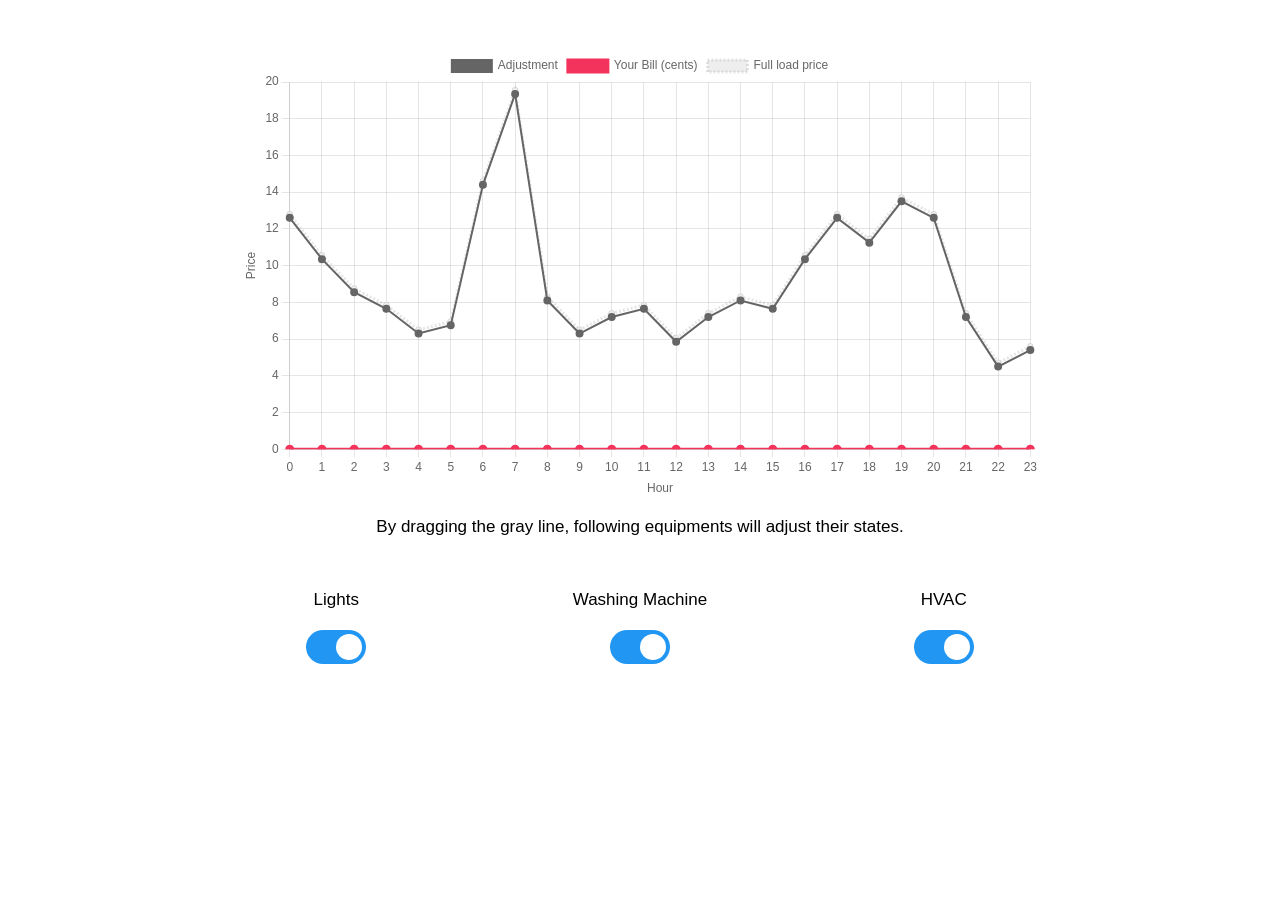
==== demo/hems.html @ 25c97dfd "Create hems.html" ====
<!DOCTYPE html>
<html xmlns="http://www.w3.org/1999/xhtml" xml:lang="en" lang="en">
<meta http-equiv="content-type" content="text/html;charset=utf-8" />
<head>

  <!-- HEAD element: load the stylesheet and the chart.js library -->
  <head>
    <title>Home Energy Management System - by: Morteza Khaki</title>
	<meta http-equiv="Content-Type" content="text/html; charset=UTF-8"/>
    <meta name="language" content="EN"/>
    <script>
	/*!
	 * Chart.js v4.4.2
	 * https://www.chartjs.org
	 * (c) 2024 Chart.js Contributors
	 * Released under the MIT License
	 */
	!function(t,e){"object"==typeof exports&&"undefined"!=typeof module?module.exports=e():"function"==typeof define&&define.amd?define(e):(t="undefined"!=typeof globalThis?globalThis:t||self).Chart=e()}(this,(function(){"use strict";var t=Object.freeze({__proto__:null,get Colors(){return Go},get Decimation(){return Qo},get Filler(){return ma},get Legend(){return ya},get SubTitle(){return ka},get Title(){return Ma},get Tooltip(){return Ba}});function e(){}const i=(()=>{let t=0;return()=>t++})();function s(t){return null==t}function n(t){if(Array.isArray&&Array.isArray(t))return!0;const e=Object.prototype.toString.call(t);return"[object"===e.slice(0,7)&&"Array]"===e.slice(-6)}function o(t){return null!==t&&"[object Object]"===Object.prototype.toString.call(t)}function a(t){return("number"==typeof t||t instanceof Number)&&isFinite(+t)}function r(t,e){return a(t)?t:e}function l(t,e){return void 0===t?e:t}const h=(t,e)=>"string"==typeof t&&t.endsWith("%")?parseFloat(t)/100:+t/e,c=(t,e)=>"string"==typeof t&&t.endsWith("%")?parseFloat(t)/100*e:+t;function d(t,e,i){if(t&&"function"==typeof t.call)return t.apply(i,e)}function u(t,e,i,s){let a,r,l;if(n(t))if(r=t.length,s)for(a=r-1;a>=0;a--)e.call(i,t[a],a);else for(a=0;a<r;a++)e.call(i,t[a],a);else if(o(t))for(l=Object.keys(t),r=l.length,a=0;a<r;a++)e.call(i,t[l[a]],l[a])}function f(t,e){let i,s,n,o;if(!t||!e||t.length!==e.length)return!1;for(i=0,s=t.length;i<s;++i)if(n=t[i],o=e[i],n.datasetIndex!==o.datasetIndex||n.index!==o.index)return!1;return!0}function g(t){if(n(t))return t.map(g);if(o(t)){const e=Object.create(null),i=Object.keys(t),s=i.length;let n=0;for(;n<s;++n)e[i[n]]=g(t[i[n]]);return e}return t}function p(t){return-1===["__proto__","prototype","constructor"].indexOf(t)}function m(t,e,i,s){if(!p(t))return;const n=e[t],a=i[t];o(n)&&o(a)?b(n,a,s):e[t]=g(a)}function b(t,e,i){const s=n(e)?e:[e],a=s.length;if(!o(t))return t;const r=(i=i||{}).merger||m;let l;for(let e=0;e<a;++e){if(l=s[e],!o(l))continue;const n=Object.keys(l);for(let e=0,s=n.length;e<s;++e)r(n[e],t,l,i)}return t}function x(t,e){return b(t,e,{merger:_})}function _(t,e,i){if(!p(t))return;const s=e[t],n=i[t];o(s)&&o(n)?x(s,n):Object.prototype.hasOwnProperty.call(e,t)||(e[t]=g(n))}const y={"":t=>t,x:t=>t.x,y:t=>t.y};function v(t){const e=t.split("."),i=[];let s="";for(const t of e)s+=t,s.endsWith("\\")?s=s.slice(0,-1)+".":(i.push(s),s="");return i}function M(t,e){const i=y[e]||(y[e]=function(t){const e=v(t);return t=>{for(const i of e){if(""===i)break;t=t&&t[i]}return t}}(e));return i(t)}function w(t){return t.charAt(0).toUpperCase()+t.slice(1)}const k=t=>void 0!==t,S=t=>"function"==typeof t,P=(t,e)=>{if(t.size!==e.size)return!1;for(const i of t)if(!e.has(i))return!1;return!0};function D(t){return"mouseup"===t.type||"click"===t.type||"contextmenu"===t.type}const C=Math.PI,O=2*C,A=O+C,T=Number.POSITIVE_INFINITY,L=C/180,E=C/2,R=C/4,I=2*C/3,z=Math.log10,F=Math.sign;function V(t,e,i){return Math.abs(t-e)<i}function B(t){const e=Math.round(t);t=V(t,e,t/1e3)?e:t;const i=Math.pow(10,Math.floor(z(t))),s=t/i;return(s<=1?1:s<=2?2:s<=5?5:10)*i}function W(t){const e=[],i=Math.sqrt(t);let s;for(s=1;s<i;s++)t%s==0&&(e.push(s),e.push(t/s));return i===(0|i)&&e.push(i),e.sort(((t,e)=>t-e)).pop(),e}function N(t){return!isNaN(parseFloat(t))&&isFinite(t)}function H(t,e){const i=Math.round(t);return i-e<=t&&i+e>=t}function j(t,e,i){let s,n,o;for(s=0,n=t.length;s<n;s++)o=t[s][i],isNaN(o)||(e.min=Math.min(e.min,o),e.max=Math.max(e.max,o))}function $(t){return t*(C/180)}function Y(t){return t*(180/C)}function U(t){if(!a(t))return;let e=1,i=0;for(;Math.round(t*e)/e!==t;)e*=10,i++;return i}function X(t,e){const i=e.x-t.x,s=e.y-t.y,n=Math.sqrt(i*i+s*s);let o=Math.atan2(s,i);return o<-.5*C&&(o+=O),{angle:o,distance:n}}function q(t,e){return Math.sqrt(Math.pow(e.x-t.x,2)+Math.pow(e.y-t.y,2))}function K(t,e){return(t-e+A)%O-C}function G(t){return(t%O+O)%O}function Z(t,e,i,s){const n=G(t),o=G(e),a=G(i),r=G(o-n),l=G(a-n),h=G(n-o),c=G(n-a);return n===o||n===a||s&&o===a||r>l&&h<c}function J(t,e,i){return Math.max(e,Math.min(i,t))}function Q(t){return J(t,-32768,32767)}function tt(t,e,i,s=1e-6){return t>=Math.min(e,i)-s&&t<=Math.max(e,i)+s}function et(t,e,i){i=i||(i=>t[i]<e);let s,n=t.length-1,o=0;for(;n-o>1;)s=o+n>>1,i(s)?o=s:n=s;return{lo:o,hi:n}}const it=(t,e,i,s)=>et(t,i,s?s=>{const n=t[s][e];return n<i||n===i&&t[s+1][e]===i}:s=>t[s][e]<i),st=(t,e,i)=>et(t,i,(s=>t[s][e]>=i));function nt(t,e,i){let s=0,n=t.length;for(;s<n&&t[s]<e;)s++;for(;n>s&&t[n-1]>i;)n--;return s>0||n<t.length?t.slice(s,n):t}const ot=["push","pop","shift","splice","unshift"];function at(t,e){t._chartjs?t._chartjs.listeners.push(e):(Object.defineProperty(t,"_chartjs",{configurable:!0,enumerable:!1,value:{listeners:[e]}}),ot.forEach((e=>{const i="_onData"+w(e),s=t[e];Object.defineProperty(t,e,{configurable:!0,enumerable:!1,value(...e){const n=s.apply(this,e);return t._chartjs.listeners.forEach((t=>{"function"==typeof t[i]&&t[i](...e)})),n}})})))}function rt(t,e){const i=t._chartjs;if(!i)return;const s=i.listeners,n=s.indexOf(e);-1!==n&&s.splice(n,1),s.length>0||(ot.forEach((e=>{delete t[e]})),delete t._chartjs)}function lt(t){const e=new Set(t);return e.size===t.length?t:Array.from(e)}const ht="undefined"==typeof window?function(t){return t()}:window.requestAnimationFrame;function ct(t,e){let i=[],s=!1;return function(...n){i=n,s||(s=!0,ht.call(window,(()=>{s=!1,t.apply(e,i)})))}}function dt(t,e){let i;return function(...s){return e?(clearTimeout(i),i=setTimeout(t,e,s)):t.apply(this,s),e}}const ut=t=>"start"===t?"left":"end"===t?"right":"center",ft=(t,e,i)=>"start"===t?e:"end"===t?i:(e+i)/2,gt=(t,e,i,s)=>t===(s?"left":"right")?i:"center"===t?(e+i)/2:e;function pt(t,e,i){const s=e.length;let n=0,o=s;if(t._sorted){const{iScale:a,_parsed:r}=t,l=a.axis,{min:h,max:c,minDefined:d,maxDefined:u}=a.getUserBounds();d&&(n=J(Math.min(it(r,l,h).lo,i?s:it(e,l,a.getPixelForValue(h)).lo),0,s-1)),o=u?J(Math.max(it(r,a.axis,c,!0).hi+1,i?0:it(e,l,a.getPixelForValue(c),!0).hi+1),n,s)-n:s-n}return{start:n,count:o}}function mt(t){const{xScale:e,yScale:i,_scaleRanges:s}=t,n={xmin:e.min,xmax:e.max,ymin:i.min,ymax:i.max};if(!s)return t._scaleRanges=n,!0;const o=s.xmin!==e.min||s.xmax!==e.max||s.ymin!==i.min||s.ymax!==i.max;return Object.assign(s,n),o}class bt{constructor(){this._request=null,this._charts=new Map,this._running=!1,this._lastDate=void 0}_notify(t,e,i,s){const n=e.listeners[s],o=e.duration;n.forEach((s=>s({chart:t,initial:e.initial,numSteps:o,currentStep:Math.min(i-e.start,o)})))}_refresh(){this._request||(this._running=!0,this._request=ht.call(window,(()=>{this._update(),this._request=null,this._running&&this._refresh()})))}_update(t=Date.now()){let e=0;this._charts.forEach(((i,s)=>{if(!i.running||!i.items.length)return;const n=i.items;let o,a=n.length-1,r=!1;for(;a>=0;--a)o=n[a],o._active?(o._total>i.duration&&(i.duration=o._total),o.tick(t),r=!0):(n[a]=n[n.length-1],n.pop());r&&(s.draw(),this._notify(s,i,t,"progress")),n.length||(i.running=!1,this._notify(s,i,t,"complete"),i.initial=!1),e+=n.length})),this._lastDate=t,0===e&&(this._running=!1)}_getAnims(t){const e=this._charts;let i=e.get(t);return i||(i={running:!1,initial:!0,items:[],listeners:{complete:[],progress:[]}},e.set(t,i)),i}listen(t,e,i){this._getAnims(t).listeners[e].push(i)}add(t,e){e&&e.length&&this._getAnims(t).items.push(...e)}has(t){return this._getAnims(t).items.length>0}start(t){const e=this._charts.get(t);e&&(e.running=!0,e.start=Date.now(),e.duration=e.items.reduce(((t,e)=>Math.max(t,e._duration)),0),this._refresh())}running(t){if(!this._running)return!1;const e=this._charts.get(t);return!!(e&&e.running&&e.items.length)}stop(t){const e=this._charts.get(t);if(!e||!e.items.length)return;const i=e.items;let s=i.length-1;for(;s>=0;--s)i[s].cancel();e.items=[],this._notify(t,e,Date.now(),"complete")}remove(t){return this._charts.delete(t)}}var xt=new bt;
	/*!
	 * @kurkle/color v0.3.2
	 * https://github.com/kurkle/color#readme
	 * (c) 2023 Jukka Kurkela
	 * Released under the MIT License
	 */function _t(t){return t+.5|0}const yt=(t,e,i)=>Math.max(Math.min(t,i),e);function vt(t){return yt(_t(2.55*t),0,255)}function Mt(t){return yt(_t(255*t),0,255)}function wt(t){return yt(_t(t/2.55)/100,0,1)}function kt(t){return yt(_t(100*t),0,100)}const St={0:0,1:1,2:2,3:3,4:4,5:5,6:6,7:7,8:8,9:9,A:10,B:11,C:12,D:13,E:14,F:15,a:10,b:11,c:12,d:13,e:14,f:15},Pt=[..."0123456789ABCDEF"],Dt=t=>Pt[15&t],Ct=t=>Pt[(240&t)>>4]+Pt[15&t],Ot=t=>(240&t)>>4==(15&t);function At(t){var e=(t=>Ot(t.r)&&Ot(t.g)&&Ot(t.b)&&Ot(t.a))(t)?Dt:Ct;return t?"#"+e(t.r)+e(t.g)+e(t.b)+((t,e)=>t<255?e(t):"")(t.a,e):void 0}const Tt=/^(hsla?|hwb|hsv)\(\s*([-+.e\d]+)(?:deg)?[\s,]+([-+.e\d]+)%[\s,]+([-+.e\d]+)%(?:[\s,]+([-+.e\d]+)(%)?)?\s*\)$/;function Lt(t,e,i){const s=e*Math.min(i,1-i),n=(e,n=(e+t/30)%12)=>i-s*Math.max(Math.min(n-3,9-n,1),-1);return[n(0),n(8),n(4)]}function Et(t,e,i){const s=(s,n=(s+t/60)%6)=>i-i*e*Math.max(Math.min(n,4-n,1),0);return[s(5),s(3),s(1)]}function Rt(t,e,i){const s=Lt(t,1,.5);let n;for(e+i>1&&(n=1/(e+i),e*=n,i*=n),n=0;n<3;n++)s[n]*=1-e-i,s[n]+=e;return s}function It(t){const e=t.r/255,i=t.g/255,s=t.b/255,n=Math.max(e,i,s),o=Math.min(e,i,s),a=(n+o)/2;let r,l,h;return n!==o&&(h=n-o,l=a>.5?h/(2-n-o):h/(n+o),r=function(t,e,i,s,n){return t===n?(e-i)/s+(e<i?6:0):e===n?(i-t)/s+2:(t-e)/s+4}(e,i,s,h,n),r=60*r+.5),[0|r,l||0,a]}function zt(t,e,i,s){return(Array.isArray(e)?t(e[0],e[1],e[2]):t(e,i,s)).map(Mt)}function Ft(t,e,i){return zt(Lt,t,e,i)}function Vt(t){return(t%360+360)%360}function Bt(t){const e=Tt.exec(t);let i,s=255;if(!e)return;e[5]!==i&&(s=e[6]?vt(+e[5]):Mt(+e[5]));const n=Vt(+e[2]),o=+e[3]/100,a=+e[4]/100;return i="hwb"===e[1]?function(t,e,i){return zt(Rt,t,e,i)}(n,o,a):"hsv"===e[1]?function(t,e,i){return zt(Et,t,e,i)}(n,o,a):Ft(n,o,a),{r:i[0],g:i[1],b:i[2],a:s}}const Wt={x:"dark",Z:"light",Y:"re",X:"blu",W:"gr",V:"medium",U:"slate",A:"ee",T:"ol",S:"or",B:"ra",C:"lateg",D:"ights",R:"in",Q:"turquois",E:"hi",P:"ro",O:"al",N:"le",M:"de",L:"yello",F:"en",K:"ch",G:"arks",H:"ea",I:"ightg",J:"wh"},Nt={OiceXe:"f0f8ff",antiquewEte:"faebd7",aqua:"ffff",aquamarRe:"7fffd4",azuY:"f0ffff",beige:"f5f5dc",bisque:"ffe4c4",black:"0",blanKedOmond:"ffebcd",Xe:"ff",XeviTet:"8a2be2",bPwn:"a52a2a",burlywood:"deb887",caMtXe:"5f9ea0",KartYuse:"7fff00",KocTate:"d2691e",cSO:"ff7f50",cSnflowerXe:"6495ed",cSnsilk:"fff8dc",crimson:"dc143c",cyan:"ffff",xXe:"8b",xcyan:"8b8b",xgTMnPd:"b8860b",xWay:"a9a9a9",xgYF:"6400",xgYy:"a9a9a9",xkhaki:"bdb76b",xmagFta:"8b008b",xTivegYF:"556b2f",xSange:"ff8c00",xScEd:"9932cc",xYd:"8b0000",xsOmon:"e9967a",xsHgYF:"8fbc8f",xUXe:"483d8b",xUWay:"2f4f4f",xUgYy:"2f4f4f",xQe:"ced1",xviTet:"9400d3",dAppRk:"ff1493",dApskyXe:"bfff",dimWay:"696969",dimgYy:"696969",dodgerXe:"1e90ff",fiYbrick:"b22222",flSOwEte:"fffaf0",foYstWAn:"228b22",fuKsia:"ff00ff",gaRsbSo:"dcdcdc",ghostwEte:"f8f8ff",gTd:"ffd700",gTMnPd:"daa520",Way:"808080",gYF:"8000",gYFLw:"adff2f",gYy:"808080",honeyMw:"f0fff0",hotpRk:"ff69b4",RdianYd:"cd5c5c",Rdigo:"4b0082",ivSy:"fffff0",khaki:"f0e68c",lavFMr:"e6e6fa",lavFMrXsh:"fff0f5",lawngYF:"7cfc00",NmoncEffon:"fffacd",ZXe:"add8e6",ZcSO:"f08080",Zcyan:"e0ffff",ZgTMnPdLw:"fafad2",ZWay:"d3d3d3",ZgYF:"90ee90",ZgYy:"d3d3d3",ZpRk:"ffb6c1",ZsOmon:"ffa07a",ZsHgYF:"20b2aa",ZskyXe:"87cefa",ZUWay:"778899",ZUgYy:"778899",ZstAlXe:"b0c4de",ZLw:"ffffe0",lime:"ff00",limegYF:"32cd32",lRF:"faf0e6",magFta:"ff00ff",maPon:"800000",VaquamarRe:"66cdaa",VXe:"cd",VScEd:"ba55d3",VpurpN:"9370db",VsHgYF:"3cb371",VUXe:"7b68ee",VsprRggYF:"fa9a",VQe:"48d1cc",VviTetYd:"c71585",midnightXe:"191970",mRtcYam:"f5fffa",mistyPse:"ffe4e1",moccasR:"ffe4b5",navajowEte:"ffdead",navy:"80",Tdlace:"fdf5e6",Tive:"808000",TivedBb:"6b8e23",Sange:"ffa500",SangeYd:"ff4500",ScEd:"da70d6",pOegTMnPd:"eee8aa",pOegYF:"98fb98",pOeQe:"afeeee",pOeviTetYd:"db7093",papayawEp:"ffefd5",pHKpuff:"ffdab9",peru:"cd853f",pRk:"ffc0cb",plum:"dda0dd",powMrXe:"b0e0e6",purpN:"800080",YbeccapurpN:"663399",Yd:"ff0000",Psybrown:"bc8f8f",PyOXe:"4169e1",saddNbPwn:"8b4513",sOmon:"fa8072",sandybPwn:"f4a460",sHgYF:"2e8b57",sHshell:"fff5ee",siFna:"a0522d",silver:"c0c0c0",skyXe:"87ceeb",UXe:"6a5acd",UWay:"708090",UgYy:"708090",snow:"fffafa",sprRggYF:"ff7f",stAlXe:"4682b4",tan:"d2b48c",teO:"8080",tEstN:"d8bfd8",tomato:"ff6347",Qe:"40e0d0",viTet:"ee82ee",JHt:"f5deb3",wEte:"ffffff",wEtesmoke:"f5f5f5",Lw:"ffff00",LwgYF:"9acd32"};let Ht;function jt(t){Ht||(Ht=function(){const t={},e=Object.keys(Nt),i=Object.keys(Wt);let s,n,o,a,r;for(s=0;s<e.length;s++){for(a=r=e[s],n=0;n<i.length;n++)o=i[n],r=r.replace(o,Wt[o]);o=parseInt(Nt[a],16),t[r]=[o>>16&255,o>>8&255,255&o]}return t}(),Ht.transparent=[0,0,0,0]);const e=Ht[t.toLowerCase()];return e&&{r:e[0],g:e[1],b:e[2],a:4===e.length?e[3]:255}}const $t=/^rgba?\(\s*([-+.\d]+)(%)?[\s,]+([-+.e\d]+)(%)?[\s,]+([-+.e\d]+)(%)?(?:[\s,/]+([-+.e\d]+)(%)?)?\s*\)$/;const Yt=t=>t<=.0031308?12.92*t:1.055*Math.pow(t,1/2.4)-.055,Ut=t=>t<=.04045?t/12.92:Math.pow((t+.055)/1.055,2.4);function Xt(t,e,i){if(t){let s=It(t);s[e]=Math.max(0,Math.min(s[e]+s[e]*i,0===e?360:1)),s=Ft(s),t.r=s[0],t.g=s[1],t.b=s[2]}}function qt(t,e){return t?Object.assign(e||{},t):t}function Kt(t){var e={r:0,g:0,b:0,a:255};return Array.isArray(t)?t.length>=3&&(e={r:t[0],g:t[1],b:t[2],a:255},t.length>3&&(e.a=Mt(t[3]))):(e=qt(t,{r:0,g:0,b:0,a:1})).a=Mt(e.a),e}function Gt(t){return"r"===t.charAt(0)?function(t){const e=$t.exec(t);let i,s,n,o=255;if(e){if(e[7]!==i){const t=+e[7];o=e[8]?vt(t):yt(255*t,0,255)}return i=+e[1],s=+e[3],n=+e[5],i=255&(e[2]?vt(i):yt(i,0,255)),s=255&(e[4]?vt(s):yt(s,0,255)),n=255&(e[6]?vt(n):yt(n,0,255)),{r:i,g:s,b:n,a:o}}}(t):Bt(t)}class Zt{constructor(t){if(t instanceof Zt)return t;const e=typeof t;let i;var s,n,o;"object"===e?i=Kt(t):"string"===e&&(o=(s=t).length,"#"===s[0]&&(4===o||5===o?n={r:255&17*St[s[1]],g:255&17*St[s[2]],b:255&17*St[s[3]],a:5===o?17*St[s[4]]:255}:7!==o&&9!==o||(n={r:St[s[1]]<<4|St[s[2]],g:St[s[3]]<<4|St[s[4]],b:St[s[5]]<<4|St[s[6]],a:9===o?St[s[7]]<<4|St[s[8]]:255})),i=n||jt(t)||Gt(t)),this._rgb=i,this._valid=!!i}get valid(){return this._valid}get rgb(){var t=qt(this._rgb);return t&&(t.a=wt(t.a)),t}set rgb(t){this._rgb=Kt(t)}rgbString(){return this._valid?(t=this._rgb)&&(t.a<255?`rgba(${t.r}, ${t.g}, ${t.b}, ${wt(t.a)})`:`rgb(${t.r}, ${t.g}, ${t.b})`):void 0;var t}hexString(){return this._valid?At(this._rgb):void 0}hslString(){return this._valid?function(t){if(!t)return;const e=It(t),i=e[0],s=kt(e[1]),n=kt(e[2]);return t.a<255?`hsla(${i}, ${s}%, ${n}%, ${wt(t.a)})`:`hsl(${i}, ${s}%, ${n}%)`}(this._rgb):void 0}mix(t,e){if(t){const i=this.rgb,s=t.rgb;let n;const o=e===n?.5:e,a=2*o-1,r=i.a-s.a,l=((a*r==-1?a:(a+r)/(1+a*r))+1)/2;n=1-l,i.r=255&l*i.r+n*s.r+.5,i.g=255&l*i.g+n*s.g+.5,i.b=255&l*i.b+n*s.b+.5,i.a=o*i.a+(1-o)*s.a,this.rgb=i}return this}interpolate(t,e){return t&&(this._rgb=function(t,e,i){const s=Ut(wt(t.r)),n=Ut(wt(t.g)),o=Ut(wt(t.b));return{r:Mt(Yt(s+i*(Ut(wt(e.r))-s))),g:Mt(Yt(n+i*(Ut(wt(e.g))-n))),b:Mt(Yt(o+i*(Ut(wt(e.b))-o))),a:t.a+i*(e.a-t.a)}}(this._rgb,t._rgb,e)),this}clone(){return new Zt(this.rgb)}alpha(t){return this._rgb.a=Mt(t),this}clearer(t){return this._rgb.a*=1-t,this}greyscale(){const t=this._rgb,e=_t(.3*t.r+.59*t.g+.11*t.b);return t.r=t.g=t.b=e,this}opaquer(t){return this._rgb.a*=1+t,this}negate(){const t=this._rgb;return t.r=255-t.r,t.g=255-t.g,t.b=255-t.b,this}lighten(t){return Xt(this._rgb,2,t),this}darken(t){return Xt(this._rgb,2,-t),this}saturate(t){return Xt(this._rgb,1,t),this}desaturate(t){return Xt(this._rgb,1,-t),this}rotate(t){return function(t,e){var i=It(t);i[0]=Vt(i[0]+e),i=Ft(i),t.r=i[0],t.g=i[1],t.b=i[2]}(this._rgb,t),this}}function Jt(t){if(t&&"object"==typeof t){const e=t.toString();return"[object CanvasPattern]"===e||"[object CanvasGradient]"===e}return!1}function Qt(t){return Jt(t)?t:new Zt(t)}function te(t){return Jt(t)?t:new Zt(t).saturate(.5).darken(.1).hexString()}const ee=["x","y","borderWidth","radius","tension"],ie=["color","borderColor","backgroundColor"];const se=new Map;function ne(t,e,i){return function(t,e){e=e||{};const i=t+JSON.stringify(e);let s=se.get(i);return s||(s=new Intl.NumberFormat(t,e),se.set(i,s)),s}(e,i).format(t)}const oe={values:t=>n(t)?t:""+t,numeric(t,e,i){if(0===t)return"0";const s=this.chart.options.locale;let n,o=t;if(i.length>1){const e=Math.max(Math.abs(i[0].value),Math.abs(i[i.length-1].value));(e<1e-4||e>1e15)&&(n="scientific"),o=function(t,e){let i=e.length>3?e[2].value-e[1].value:e[1].value-e[0].value;Math.abs(i)>=1&&t!==Math.floor(t)&&(i=t-Math.floor(t));return i}(t,i)}const a=z(Math.abs(o)),r=isNaN(a)?1:Math.max(Math.min(-1*Math.floor(a),20),0),l={notation:n,minimumFractionDigits:r,maximumFractionDigits:r};return Object.assign(l,this.options.ticks.format),ne(t,s,l)},logarithmic(t,e,i){if(0===t)return"0";const s=i[e].significand||t/Math.pow(10,Math.floor(z(t)));return[1,2,3,5,10,15].includes(s)||e>.8*i.length?oe.numeric.call(this,t,e,i):""}};var ae={formatters:oe};const re=Object.create(null),le=Object.create(null);function he(t,e){if(!e)return t;const i=e.split(".");for(let e=0,s=i.length;e<s;++e){const s=i[e];t=t[s]||(t[s]=Object.create(null))}return t}function ce(t,e,i){return"string"==typeof e?b(he(t,e),i):b(he(t,""),e)}class de{constructor(t,e){this.animation=void 0,this.backgroundColor="rgba(0,0,0,0.1)",this.borderColor="rgba(0,0,0,0.1)",this.color="#666",this.datasets={},this.devicePixelRatio=t=>t.chart.platform.getDevicePixelRatio(),this.elements={},this.events=["mousemove","mouseout","click","touchstart","touchmove"],this.font={family:"'Helvetica Neue', 'Helvetica', 'Arial', sans-serif",size:12,style:"normal",lineHeight:1.2,weight:null},this.hover={},this.hoverBackgroundColor=(t,e)=>te(e.backgroundColor),this.hoverBorderColor=(t,e)=>te(e.borderColor),this.hoverColor=(t,e)=>te(e.color),this.indexAxis="x",this.interaction={mode:"nearest",intersect:!0,includeInvisible:!1},this.maintainAspectRatio=!0,this.onHover=null,this.onClick=null,this.parsing=!0,this.plugins={},this.responsive=!0,this.scale=void 0,this.scales={},this.showLine=!0,this.drawActiveElementsOnTop=!0,this.describe(t),this.apply(e)}set(t,e){return ce(this,t,e)}get(t){return he(this,t)}describe(t,e){return ce(le,t,e)}override(t,e){return ce(re,t,e)}route(t,e,i,s){const n=he(this,t),a=he(this,i),r="_"+e;Object.defineProperties(n,{[r]:{value:n[e],writable:!0},[e]:{enumerable:!0,get(){const t=this[r],e=a[s];return o(t)?Object.assign({},e,t):l(t,e)},set(t){this[r]=t}}})}apply(t){t.forEach((t=>t(this)))}}var ue=new de({_scriptable:t=>!t.startsWith("on"),_indexable:t=>"events"!==t,hover:{_fallback:"interaction"},interaction:{_scriptable:!1,_indexable:!1}},[function(t){t.set("animation",{delay:void 0,duration:1e3,easing:"easeOutQuart",fn:void 0,from:void 0,loop:void 0,to:void 0,type:void 0}),t.describe("animation",{_fallback:!1,_indexable:!1,_scriptable:t=>"onProgress"!==t&&"onComplete"!==t&&"fn"!==t}),t.set("animations",{colors:{type:"color",properties:ie},numbers:{type:"number",properties:ee}}),t.describe("animations",{_fallback:"animation"}),t.set("transitions",{active:{animation:{duration:400}},resize:{animation:{duration:0}},show:{animations:{colors:{from:"transparent"},visible:{type:"boolean",duration:0}}},hide:{animations:{colors:{to:"transparent"},visible:{type:"boolean",easing:"linear",fn:t=>0|t}}}})},function(t){t.set("layout",{autoPadding:!0,padding:{top:0,right:0,bottom:0,left:0}})},function(t){t.set("scale",{display:!0,offset:!1,reverse:!1,beginAtZero:!1,bounds:"ticks",clip:!0,grace:0,grid:{display:!0,lineWidth:1,drawOnChartArea:!0,drawTicks:!0,tickLength:8,tickWidth:(t,e)=>e.lineWidth,tickColor:(t,e)=>e.color,offset:!1},border:{display:!0,dash:[],dashOffset:0,width:1},title:{display:!1,text:"",padding:{top:4,bottom:4}},ticks:{minRotation:0,maxRotation:50,mirror:!1,textStrokeWidth:0,textStrokeColor:"",padding:3,display:!0,autoSkip:!0,autoSkipPadding:3,labelOffset:0,callback:ae.formatters.values,minor:{},major:{},align:"center",crossAlign:"near",showLabelBackdrop:!1,backdropColor:"rgba(255, 255, 255, 0.75)",backdropPadding:2}}),t.route("scale.ticks","color","","color"),t.route("scale.grid","color","","borderColor"),t.route("scale.border","color","","borderColor"),t.route("scale.title","color","","color"),t.describe("scale",{_fallback:!1,_scriptable:t=>!t.startsWith("before")&&!t.startsWith("after")&&"callback"!==t&&"parser"!==t,_indexable:t=>"borderDash"!==t&&"tickBorderDash"!==t&&"dash"!==t}),t.describe("scales",{_fallback:"scale"}),t.describe("scale.ticks",{_scriptable:t=>"backdropPadding"!==t&&"callback"!==t,_indexable:t=>"backdropPadding"!==t})}]);function fe(){return"undefined"!=typeof window&&"undefined"!=typeof document}function ge(t){let e=t.parentNode;return e&&"[object ShadowRoot]"===e.toString()&&(e=e.host),e}function pe(t,e,i){let s;return"string"==typeof t?(s=parseInt(t,10),-1!==t.indexOf("%")&&(s=s/100*e.parentNode[i])):s=t,s}const me=t=>t.ownerDocument.defaultView.getComputedStyle(t,null);function be(t,e){return me(t).getPropertyValue(e)}const xe=["top","right","bottom","left"];function _e(t,e,i){const s={};i=i?"-"+i:"";for(let n=0;n<4;n++){const o=xe[n];s[o]=parseFloat(t[e+"-"+o+i])||0}return s.width=s.left+s.right,s.height=s.top+s.bottom,s}const ye=(t,e,i)=>(t>0||e>0)&&(!i||!i.shadowRoot);function ve(t,e){if("native"in t)return t;const{canvas:i,currentDevicePixelRatio:s}=e,n=me(i),o="border-box"===n.boxSizing,a=_e(n,"padding"),r=_e(n,"border","width"),{x:l,y:h,box:c}=function(t,e){const i=t.touches,s=i&&i.length?i[0]:t,{offsetX:n,offsetY:o}=s;let a,r,l=!1;if(ye(n,o,t.target))a=n,r=o;else{const t=e.getBoundingClientRect();a=s.clientX-t.left,r=s.clientY-t.top,l=!0}return{x:a,y:r,box:l}}(t,i),d=a.left+(c&&r.left),u=a.top+(c&&r.top);let{width:f,height:g}=e;return o&&(f-=a.width+r.width,g-=a.height+r.height),{x:Math.round((l-d)/f*i.width/s),y:Math.round((h-u)/g*i.height/s)}}const Me=t=>Math.round(10*t)/10;function we(t,e,i,s){const n=me(t),o=_e(n,"margin"),a=pe(n.maxWidth,t,"clientWidth")||T,r=pe(n.maxHeight,t,"clientHeight")||T,l=function(t,e,i){let s,n;if(void 0===e||void 0===i){const o=ge(t);if(o){const t=o.getBoundingClientRect(),a=me(o),r=_e(a,"border","width"),l=_e(a,"padding");e=t.width-l.width-r.width,i=t.height-l.height-r.height,s=pe(a.maxWidth,o,"clientWidth"),n=pe(a.maxHeight,o,"clientHeight")}else e=t.clientWidth,i=t.clientHeight}return{width:e,height:i,maxWidth:s||T,maxHeight:n||T}}(t,e,i);let{width:h,height:c}=l;if("content-box"===n.boxSizing){const t=_e(n,"border","width"),e=_e(n,"padding");h-=e.width+t.width,c-=e.height+t.height}h=Math.max(0,h-o.width),c=Math.max(0,s?h/s:c-o.height),h=Me(Math.min(h,a,l.maxWidth)),c=Me(Math.min(c,r,l.maxHeight)),h&&!c&&(c=Me(h/2));return(void 0!==e||void 0!==i)&&s&&l.height&&c>l.height&&(c=l.height,h=Me(Math.floor(c*s))),{width:h,height:c}}function ke(t,e,i){const s=e||1,n=Math.floor(t.height*s),o=Math.floor(t.width*s);t.height=Math.floor(t.height),t.width=Math.floor(t.width);const a=t.canvas;return a.style&&(i||!a.style.height&&!a.style.width)&&(a.style.height=`${t.height}px`,a.style.width=`${t.width}px`),(t.currentDevicePixelRatio!==s||a.height!==n||a.width!==o)&&(t.currentDevicePixelRatio=s,a.height=n,a.width=o,t.ctx.setTransform(s,0,0,s,0,0),!0)}const Se=function(){let t=!1;try{const e={get passive(){return t=!0,!1}};fe()&&(window.addEventListener("test",null,e),window.removeEventListener("test",null,e))}catch(t){}return t}();function Pe(t,e){const i=be(t,e),s=i&&i.match(/^(\d+)(\.\d+)?px$/);return s?+s[1]:void 0}function De(t){return!t||s(t.size)||s(t.family)?null:(t.style?t.style+" ":"")+(t.weight?t.weight+" ":"")+t.size+"px "+t.family}function Ce(t,e,i,s,n){let o=e[n];return o||(o=e[n]=t.measureText(n).width,i.push(n)),o>s&&(s=o),s}function Oe(t,e,i,s){let o=(s=s||{}).data=s.data||{},a=s.garbageCollect=s.garbageCollect||[];s.font!==e&&(o=s.data={},a=s.garbageCollect=[],s.font=e),t.save(),t.font=e;let r=0;const l=i.length;let h,c,d,u,f;for(h=0;h<l;h++)if(u=i[h],null==u||n(u)){if(n(u))for(c=0,d=u.length;c<d;c++)f=u[c],null==f||n(f)||(r=Ce(t,o,a,r,f))}else r=Ce(t,o,a,r,u);t.restore();const g=a.length/2;if(g>i.length){for(h=0;h<g;h++)delete o[a[h]];a.splice(0,g)}return r}function Ae(t,e,i){const s=t.currentDevicePixelRatio,n=0!==i?Math.max(i/2,.5):0;return Math.round((e-n)*s)/s+n}function Te(t,e){(e=e||t.getContext("2d")).save(),e.resetTransform(),e.clearRect(0,0,t.width,t.height),e.restore()}function Le(t,e,i,s){Ee(t,e,i,s,null)}function Ee(t,e,i,s,n){let o,a,r,l,h,c,d,u;const f=e.pointStyle,g=e.rotation,p=e.radius;let m=(g||0)*L;if(f&&"object"==typeof f&&(o=f.toString(),"[object HTMLImageElement]"===o||"[object HTMLCanvasElement]"===o))return t.save(),t.translate(i,s),t.rotate(m),t.drawImage(f,-f.width/2,-f.height/2,f.width,f.height),void t.restore();if(!(isNaN(p)||p<=0)){switch(t.beginPath(),f){default:n?t.ellipse(i,s,n/2,p,0,0,O):t.arc(i,s,p,0,O),t.closePath();break;case"triangle":c=n?n/2:p,t.moveTo(i+Math.sin(m)*c,s-Math.cos(m)*p),m+=I,t.lineTo(i+Math.sin(m)*c,s-Math.cos(m)*p),m+=I,t.lineTo(i+Math.sin(m)*c,s-Math.cos(m)*p),t.closePath();break;case"rectRounded":h=.516*p,l=p-h,a=Math.cos(m+R)*l,d=Math.cos(m+R)*(n?n/2-h:l),r=Math.sin(m+R)*l,u=Math.sin(m+R)*(n?n/2-h:l),t.arc(i-d,s-r,h,m-C,m-E),t.arc(i+u,s-a,h,m-E,m),t.arc(i+d,s+r,h,m,m+E),t.arc(i-u,s+a,h,m+E,m+C),t.closePath();break;case"rect":if(!g){l=Math.SQRT1_2*p,c=n?n/2:l,t.rect(i-c,s-l,2*c,2*l);break}m+=R;case"rectRot":d=Math.cos(m)*(n?n/2:p),a=Math.cos(m)*p,r=Math.sin(m)*p,u=Math.sin(m)*(n?n/2:p),t.moveTo(i-d,s-r),t.lineTo(i+u,s-a),t.lineTo(i+d,s+r),t.lineTo(i-u,s+a),t.closePath();break;case"crossRot":m+=R;case"cross":d=Math.cos(m)*(n?n/2:p),a=Math.cos(m)*p,r=Math.sin(m)*p,u=Math.sin(m)*(n?n/2:p),t.moveTo(i-d,s-r),t.lineTo(i+d,s+r),t.moveTo(i+u,s-a),t.lineTo(i-u,s+a);break;case"star":d=Math.cos(m)*(n?n/2:p),a=Math.cos(m)*p,r=Math.sin(m)*p,u=Math.sin(m)*(n?n/2:p),t.moveTo(i-d,s-r),t.lineTo(i+d,s+r),t.moveTo(i+u,s-a),t.lineTo(i-u,s+a),m+=R,d=Math.cos(m)*(n?n/2:p),a=Math.cos(m)*p,r=Math.sin(m)*p,u=Math.sin(m)*(n?n/2:p),t.moveTo(i-d,s-r),t.lineTo(i+d,s+r),t.moveTo(i+u,s-a),t.lineTo(i-u,s+a);break;case"line":a=n?n/2:Math.cos(m)*p,r=Math.sin(m)*p,t.moveTo(i-a,s-r),t.lineTo(i+a,s+r);break;case"dash":t.moveTo(i,s),t.lineTo(i+Math.cos(m)*(n?n/2:p),s+Math.sin(m)*p);break;case!1:t.closePath()}t.fill(),e.borderWidth>0&&t.stroke()}}function Re(t,e,i){return i=i||.5,!e||t&&t.x>e.left-i&&t.x<e.right+i&&t.y>e.top-i&&t.y<e.bottom+i}function Ie(t,e){t.save(),t.beginPath(),t.rect(e.left,e.top,e.right-e.left,e.bottom-e.top),t.clip()}function ze(t){t.restore()}function Fe(t,e,i,s,n){if(!e)return t.lineTo(i.x,i.y);if("middle"===n){const s=(e.x+i.x)/2;t.lineTo(s,e.y),t.lineTo(s,i.y)}else"after"===n!=!!s?t.lineTo(e.x,i.y):t.lineTo(i.x,e.y);t.lineTo(i.x,i.y)}function Ve(t,e,i,s){if(!e)return t.lineTo(i.x,i.y);t.bezierCurveTo(s?e.cp1x:e.cp2x,s?e.cp1y:e.cp2y,s?i.cp2x:i.cp1x,s?i.cp2y:i.cp1y,i.x,i.y)}function Be(t,e,i,s,n){if(n.strikethrough||n.underline){const o=t.measureText(s),a=e-o.actualBoundingBoxLeft,r=e+o.actualBoundingBoxRight,l=i-o.actualBoundingBoxAscent,h=i+o.actualBoundingBoxDescent,c=n.strikethrough?(l+h)/2:h;t.strokeStyle=t.fillStyle,t.beginPath(),t.lineWidth=n.decorationWidth||2,t.moveTo(a,c),t.lineTo(r,c),t.stroke()}}function We(t,e){const i=t.fillStyle;t.fillStyle=e.color,t.fillRect(e.left,e.top,e.width,e.height),t.fillStyle=i}function Ne(t,e,i,o,a,r={}){const l=n(e)?e:[e],h=r.strokeWidth>0&&""!==r.strokeColor;let c,d;for(t.save(),t.font=a.string,function(t,e){e.translation&&t.translate(e.translation[0],e.translation[1]),s(e.rotation)||t.rotate(e.rotation),e.color&&(t.fillStyle=e.color),e.textAlign&&(t.textAlign=e.textAlign),e.textBaseline&&(t.textBaseline=e.textBaseline)}(t,r),c=0;c<l.length;++c)d=l[c],r.backdrop&&We(t,r.backdrop),h&&(r.strokeColor&&(t.strokeStyle=r.strokeColor),s(r.strokeWidth)||(t.lineWidth=r.strokeWidth),t.strokeText(d,i,o,r.maxWidth)),t.fillText(d,i,o,r.maxWidth),Be(t,i,o,d,r),o+=Number(a.lineHeight);t.restore()}function He(t,e){const{x:i,y:s,w:n,h:o,radius:a}=e;t.arc(i+a.topLeft,s+a.topLeft,a.topLeft,1.5*C,C,!0),t.lineTo(i,s+o-a.bottomLeft),t.arc(i+a.bottomLeft,s+o-a.bottomLeft,a.bottomLeft,C,E,!0),t.lineTo(i+n-a.bottomRight,s+o),t.arc(i+n-a.bottomRight,s+o-a.bottomRight,a.bottomRight,E,0,!0),t.lineTo(i+n,s+a.topRight),t.arc(i+n-a.topRight,s+a.topRight,a.topRight,0,-E,!0),t.lineTo(i+a.topLeft,s)}function je(t,e=[""],i,s,n=(()=>t[0])){const o=i||t;void 0===s&&(s=ti("_fallback",t));const a={[Symbol.toStringTag]:"Object",_cacheable:!0,_scopes:t,_rootScopes:o,_fallback:s,_getTarget:n,override:i=>je([i,...t],e,o,s)};return new Proxy(a,{deleteProperty:(e,i)=>(delete e[i],delete e._keys,delete t[0][i],!0),get:(i,s)=>qe(i,s,(()=>function(t,e,i,s){let n;for(const o of e)if(n=ti(Ue(o,t),i),void 0!==n)return Xe(t,n)?Je(i,s,t,n):n}(s,e,t,i))),getOwnPropertyDescriptor:(t,e)=>Reflect.getOwnPropertyDescriptor(t._scopes[0],e),getPrototypeOf:()=>Reflect.getPrototypeOf(t[0]),has:(t,e)=>ei(t).includes(e),ownKeys:t=>ei(t),set(t,e,i){const s=t._storage||(t._storage=n());return t[e]=s[e]=i,delete t._keys,!0}})}function $e(t,e,i,s){const a={_cacheable:!1,_proxy:t,_context:e,_subProxy:i,_stack:new Set,_descriptors:Ye(t,s),setContext:e=>$e(t,e,i,s),override:n=>$e(t.override(n),e,i,s)};return new Proxy(a,{deleteProperty:(e,i)=>(delete e[i],delete t[i],!0),get:(t,e,i)=>qe(t,e,(()=>function(t,e,i){const{_proxy:s,_context:a,_subProxy:r,_descriptors:l}=t;let h=s[e];S(h)&&l.isScriptable(e)&&(h=function(t,e,i,s){const{_proxy:n,_context:o,_subProxy:a,_stack:r}=i;if(r.has(t))throw new Error("Recursion detected: "+Array.from(r).join("->")+"->"+t);r.add(t);let l=e(o,a||s);r.delete(t),Xe(t,l)&&(l=Je(n._scopes,n,t,l));return l}(e,h,t,i));n(h)&&h.length&&(h=function(t,e,i,s){const{_proxy:n,_context:a,_subProxy:r,_descriptors:l}=i;if(void 0!==a.index&&s(t))return e[a.index%e.length];if(o(e[0])){const i=e,s=n._scopes.filter((t=>t!==i));e=[];for(const o of i){const i=Je(s,n,t,o);e.push($e(i,a,r&&r[t],l))}}return e}(e,h,t,l.isIndexable));Xe(e,h)&&(h=$e(h,a,r&&r[e],l));return h}(t,e,i))),getOwnPropertyDescriptor:(e,i)=>e._descriptors.allKeys?Reflect.has(t,i)?{enumerable:!0,configurable:!0}:void 0:Reflect.getOwnPropertyDescriptor(t,i),getPrototypeOf:()=>Reflect.getPrototypeOf(t),has:(e,i)=>Reflect.has(t,i),ownKeys:()=>Reflect.ownKeys(t),set:(e,i,s)=>(t[i]=s,delete e[i],!0)})}function Ye(t,e={scriptable:!0,indexable:!0}){const{_scriptable:i=e.scriptable,_indexable:s=e.indexable,_allKeys:n=e.allKeys}=t;return{allKeys:n,scriptable:i,indexable:s,isScriptable:S(i)?i:()=>i,isIndexable:S(s)?s:()=>s}}const Ue=(t,e)=>t?t+w(e):e,Xe=(t,e)=>o(e)&&"adapters"!==t&&(null===Object.getPrototypeOf(e)||e.constructor===Object);function qe(t,e,i){if(Object.prototype.hasOwnProperty.call(t,e))return t[e];const s=i();return t[e]=s,s}function Ke(t,e,i){return S(t)?t(e,i):t}const Ge=(t,e)=>!0===t?e:"string"==typeof t?M(e,t):void 0;function Ze(t,e,i,s,n){for(const o of e){const e=Ge(i,o);if(e){t.add(e);const o=Ke(e._fallback,i,n);if(void 0!==o&&o!==i&&o!==s)return o}else if(!1===e&&void 0!==s&&i!==s)return null}return!1}function Je(t,e,i,s){const a=e._rootScopes,r=Ke(e._fallback,i,s),l=[...t,...a],h=new Set;h.add(s);let c=Qe(h,l,i,r||i,s);return null!==c&&((void 0===r||r===i||(c=Qe(h,l,r,c,s),null!==c))&&je(Array.from(h),[""],a,r,(()=>function(t,e,i){const s=t._getTarget();e in s||(s[e]={});const a=s[e];if(n(a)&&o(i))return i;return a||{}}(e,i,s))))}function Qe(t,e,i,s,n){for(;i;)i=Ze(t,e,i,s,n);return i}function ti(t,e){for(const i of e){if(!i)continue;const e=i[t];if(void 0!==e)return e}}function ei(t){let e=t._keys;return e||(e=t._keys=function(t){const e=new Set;for(const i of t)for(const t of Object.keys(i).filter((t=>!t.startsWith("_"))))e.add(t);return Array.from(e)}(t._scopes)),e}function ii(t,e,i,s){const{iScale:n}=t,{key:o="r"}=this._parsing,a=new Array(s);let r,l,h,c;for(r=0,l=s;r<l;++r)h=r+i,c=e[h],a[r]={r:n.parse(M(c,o),h)};return a}const si=Number.EPSILON||1e-14,ni=(t,e)=>e<t.length&&!t[e].skip&&t[e],oi=t=>"x"===t?"y":"x";function ai(t,e,i,s){const n=t.skip?e:t,o=e,a=i.skip?e:i,r=q(o,n),l=q(a,o);let h=r/(r+l),c=l/(r+l);h=isNaN(h)?0:h,c=isNaN(c)?0:c;const d=s*h,u=s*c;return{previous:{x:o.x-d*(a.x-n.x),y:o.y-d*(a.y-n.y)},next:{x:o.x+u*(a.x-n.x),y:o.y+u*(a.y-n.y)}}}function ri(t,e="x"){const i=oi(e),s=t.length,n=Array(s).fill(0),o=Array(s);let a,r,l,h=ni(t,0);for(a=0;a<s;++a)if(r=l,l=h,h=ni(t,a+1),l){if(h){const t=h[e]-l[e];n[a]=0!==t?(h[i]-l[i])/t:0}o[a]=r?h?F(n[a-1])!==F(n[a])?0:(n[a-1]+n[a])/2:n[a-1]:n[a]}!function(t,e,i){const s=t.length;let n,o,a,r,l,h=ni(t,0);for(let c=0;c<s-1;++c)l=h,h=ni(t,c+1),l&&h&&(V(e[c],0,si)?i[c]=i[c+1]=0:(n=i[c]/e[c],o=i[c+1]/e[c],r=Math.pow(n,2)+Math.pow(o,2),r<=9||(a=3/Math.sqrt(r),i[c]=n*a*e[c],i[c+1]=o*a*e[c])))}(t,n,o),function(t,e,i="x"){const s=oi(i),n=t.length;let o,a,r,l=ni(t,0);for(let h=0;h<n;++h){if(a=r,r=l,l=ni(t,h+1),!r)continue;const n=r[i],c=r[s];a&&(o=(n-a[i])/3,r[`cp1${i}`]=n-o,r[`cp1${s}`]=c-o*e[h]),l&&(o=(l[i]-n)/3,r[`cp2${i}`]=n+o,r[`cp2${s}`]=c+o*e[h])}}(t,o,e)}function li(t,e,i){return Math.max(Math.min(t,i),e)}function hi(t,e,i,s,n){let o,a,r,l;if(e.spanGaps&&(t=t.filter((t=>!t.skip))),"monotone"===e.cubicInterpolationMode)ri(t,n);else{let i=s?t[t.length-1]:t[0];for(o=0,a=t.length;o<a;++o)r=t[o],l=ai(i,r,t[Math.min(o+1,a-(s?0:1))%a],e.tension),r.cp1x=l.previous.x,r.cp1y=l.previous.y,r.cp2x=l.next.x,r.cp2y=l.next.y,i=r}e.capBezierPoints&&function(t,e){let i,s,n,o,a,r=Re(t[0],e);for(i=0,s=t.length;i<s;++i)a=o,o=r,r=i<s-1&&Re(t[i+1],e),o&&(n=t[i],a&&(n.cp1x=li(n.cp1x,e.left,e.right),n.cp1y=li(n.cp1y,e.top,e.bottom)),r&&(n.cp2x=li(n.cp2x,e.left,e.right),n.cp2y=li(n.cp2y,e.top,e.bottom)))}(t,i)}const ci=t=>0===t||1===t,di=(t,e,i)=>-Math.pow(2,10*(t-=1))*Math.sin((t-e)*O/i),ui=(t,e,i)=>Math.pow(2,-10*t)*Math.sin((t-e)*O/i)+1,fi={linear:t=>t,easeInQuad:t=>t*t,easeOutQuad:t=>-t*(t-2),easeInOutQuad:t=>(t/=.5)<1?.5*t*t:-.5*(--t*(t-2)-1),easeInCubic:t=>t*t*t,easeOutCubic:t=>(t-=1)*t*t+1,easeInOutCubic:t=>(t/=.5)<1?.5*t*t*t:.5*((t-=2)*t*t+2),easeInQuart:t=>t*t*t*t,easeOutQuart:t=>-((t-=1)*t*t*t-1),easeInOutQuart:t=>(t/=.5)<1?.5*t*t*t*t:-.5*((t-=2)*t*t*t-2),easeInQuint:t=>t*t*t*t*t,easeOutQuint:t=>(t-=1)*t*t*t*t+1,easeInOutQuint:t=>(t/=.5)<1?.5*t*t*t*t*t:.5*((t-=2)*t*t*t*t+2),easeInSine:t=>1-Math.cos(t*E),easeOutSine:t=>Math.sin(t*E),easeInOutSine:t=>-.5*(Math.cos(C*t)-1),easeInExpo:t=>0===t?0:Math.pow(2,10*(t-1)),easeOutExpo:t=>1===t?1:1-Math.pow(2,-10*t),easeInOutExpo:t=>ci(t)?t:t<.5?.5*Math.pow(2,10*(2*t-1)):.5*(2-Math.pow(2,-10*(2*t-1))),easeInCirc:t=>t>=1?t:-(Math.sqrt(1-t*t)-1),easeOutCirc:t=>Math.sqrt(1-(t-=1)*t),easeInOutCirc:t=>(t/=.5)<1?-.5*(Math.sqrt(1-t*t)-1):.5*(Math.sqrt(1-(t-=2)*t)+1),easeInElastic:t=>ci(t)?t:di(t,.075,.3),easeOutElastic:t=>ci(t)?t:ui(t,.075,.3),easeInOutElastic(t){const e=.1125;return ci(t)?t:t<.5?.5*di(2*t,e,.45):.5+.5*ui(2*t-1,e,.45)},easeInBack(t){const e=1.70158;return t*t*((e+1)*t-e)},easeOutBack(t){const e=1.70158;return(t-=1)*t*((e+1)*t+e)+1},easeInOutBack(t){let e=1.70158;return(t/=.5)<1?t*t*((1+(e*=1.525))*t-e)*.5:.5*((t-=2)*t*((1+(e*=1.525))*t+e)+2)},easeInBounce:t=>1-fi.easeOutBounce(1-t),easeOutBounce(t){const e=7.5625,i=2.75;return t<1/i?e*t*t:t<2/i?e*(t-=1.5/i)*t+.75:t<2.5/i?e*(t-=2.25/i)*t+.9375:e*(t-=2.625/i)*t+.984375},easeInOutBounce:t=>t<.5?.5*fi.easeInBounce(2*t):.5*fi.easeOutBounce(2*t-1)+.5};function gi(t,e,i,s){return{x:t.x+i*(e.x-t.x),y:t.y+i*(e.y-t.y)}}function pi(t,e,i,s){return{x:t.x+i*(e.x-t.x),y:"middle"===s?i<.5?t.y:e.y:"after"===s?i<1?t.y:e.y:i>0?e.y:t.y}}function mi(t,e,i,s){const n={x:t.cp2x,y:t.cp2y},o={x:e.cp1x,y:e.cp1y},a=gi(t,n,i),r=gi(n,o,i),l=gi(o,e,i),h=gi(a,r,i),c=gi(r,l,i);return gi(h,c,i)}const bi=/^(normal|(\d+(?:\.\d+)?)(px|em|%)?)$/,xi=/^(normal|italic|initial|inherit|unset|(oblique( -?[0-9]?[0-9]deg)?))$/;function _i(t,e){const i=(""+t).match(bi);if(!i||"normal"===i[1])return 1.2*e;switch(t=+i[2],i[3]){case"px":return t;case"%":t/=100}return e*t}const yi=t=>+t||0;function vi(t,e){const i={},s=o(e),n=s?Object.keys(e):e,a=o(t)?s?i=>l(t[i],t[e[i]]):e=>t[e]:()=>t;for(const t of n)i[t]=yi(a(t));return i}function Mi(t){return vi(t,{top:"y",right:"x",bottom:"y",left:"x"})}function wi(t){return vi(t,["topLeft","topRight","bottomLeft","bottomRight"])}function ki(t){const e=Mi(t);return e.width=e.left+e.right,e.height=e.top+e.bottom,e}function Si(t,e){t=t||{},e=e||ue.font;let i=l(t.size,e.size);"string"==typeof i&&(i=parseInt(i,10));let s=l(t.style,e.style);s&&!(""+s).match(xi)&&(console.warn('Invalid font style specified: "'+s+'"'),s=void 0);const n={family:l(t.family,e.family),lineHeight:_i(l(t.lineHeight,e.lineHeight),i),size:i,style:s,weight:l(t.weight,e.weight),string:""};return n.string=De(n),n}function Pi(t,e,i,s){let o,a,r,l=!0;for(o=0,a=t.length;o<a;++o)if(r=t[o],void 0!==r&&(void 0!==e&&"function"==typeof r&&(r=r(e),l=!1),void 0!==i&&n(r)&&(r=r[i%r.length],l=!1),void 0!==r))return s&&!l&&(s.cacheable=!1),r}function Di(t,e,i){const{min:s,max:n}=t,o=c(e,(n-s)/2),a=(t,e)=>i&&0===t?0:t+e;return{min:a(s,-Math.abs(o)),max:a(n,o)}}function Ci(t,e){return Object.assign(Object.create(t),e)}function Oi(t,e,i){return t?function(t,e){return{x:i=>t+t+e-i,setWidth(t){e=t},textAlign:t=>"center"===t?t:"right"===t?"left":"right",xPlus:(t,e)=>t-e,leftForLtr:(t,e)=>t-e}}(e,i):{x:t=>t,setWidth(t){},textAlign:t=>t,xPlus:(t,e)=>t+e,leftForLtr:(t,e)=>t}}function Ai(t,e){let i,s;"ltr"!==e&&"rtl"!==e||(i=t.canvas.style,s=[i.getPropertyValue("direction"),i.getPropertyPriority("direction")],i.setProperty("direction",e,"important"),t.prevTextDirection=s)}function Ti(t,e){void 0!==e&&(delete t.prevTextDirection,t.canvas.style.setProperty("direction",e[0],e[1]))}function Li(t){return"angle"===t?{between:Z,compare:K,normalize:G}:{between:tt,compare:(t,e)=>t-e,normalize:t=>t}}function Ei({start:t,end:e,count:i,loop:s,style:n}){return{start:t%i,end:e%i,loop:s&&(e-t+1)%i==0,style:n}}function Ri(t,e,i){if(!i)return[t];const{property:s,start:n,end:o}=i,a=e.length,{compare:r,between:l,normalize:h}=Li(s),{start:c,end:d,loop:u,style:f}=function(t,e,i){const{property:s,start:n,end:o}=i,{between:a,normalize:r}=Li(s),l=e.length;let h,c,{start:d,end:u,loop:f}=t;if(f){for(d+=l,u+=l,h=0,c=l;h<c&&a(r(e[d%l][s]),n,o);++h)d--,u--;d%=l,u%=l}return u<d&&(u+=l),{start:d,end:u,loop:f,style:t.style}}(t,e,i),g=[];let p,m,b,x=!1,_=null;const y=()=>x||l(n,b,p)&&0!==r(n,b),v=()=>!x||0===r(o,p)||l(o,b,p);for(let t=c,i=c;t<=d;++t)m=e[t%a],m.skip||(p=h(m[s]),p!==b&&(x=l(p,n,o),null===_&&y()&&(_=0===r(p,n)?t:i),null!==_&&v()&&(g.push(Ei({start:_,end:t,loop:u,count:a,style:f})),_=null),i=t,b=p));return null!==_&&g.push(Ei({start:_,end:d,loop:u,count:a,style:f})),g}function Ii(t,e){const i=[],s=t.segments;for(let n=0;n<s.length;n++){const o=Ri(s[n],t.points,e);o.length&&i.push(...o)}return i}function zi(t,e){const i=t.points,s=t.options.spanGaps,n=i.length;if(!n)return[];const o=!!t._loop,{start:a,end:r}=function(t,e,i,s){let n=0,o=e-1;if(i&&!s)for(;n<e&&!t[n].skip;)n++;for(;n<e&&t[n].skip;)n++;for(n%=e,i&&(o+=n);o>n&&t[o%e].skip;)o--;return o%=e,{start:n,end:o}}(i,n,o,s);if(!0===s)return Fi(t,[{start:a,end:r,loop:o}],i,e);return Fi(t,function(t,e,i,s){const n=t.length,o=[];let a,r=e,l=t[e];for(a=e+1;a<=i;++a){const i=t[a%n];i.skip||i.stop?l.skip||(s=!1,o.push({start:e%n,end:(a-1)%n,loop:s}),e=r=i.stop?a:null):(r=a,l.skip&&(e=a)),l=i}return null!==r&&o.push({start:e%n,end:r%n,loop:s}),o}(i,a,r<a?r+n:r,!!t._fullLoop&&0===a&&r===n-1),i,e)}function Fi(t,e,i,s){return s&&s.setContext&&i?function(t,e,i,s){const n=t._chart.getContext(),o=Vi(t.options),{_datasetIndex:a,options:{spanGaps:r}}=t,l=i.length,h=[];let c=o,d=e[0].start,u=d;function f(t,e,s,n){const o=r?-1:1;if(t!==e){for(t+=l;i[t%l].skip;)t-=o;for(;i[e%l].skip;)e+=o;t%l!=e%l&&(h.push({start:t%l,end:e%l,loop:s,style:n}),c=n,d=e%l)}}for(const t of e){d=r?d:t.start;let e,o=i[d%l];for(u=d+1;u<=t.end;u++){const r=i[u%l];e=Vi(s.setContext(Ci(n,{type:"segment",p0:o,p1:r,p0DataIndex:(u-1)%l,p1DataIndex:u%l,datasetIndex:a}))),Bi(e,c)&&f(d,u-1,t.loop,c),o=r,c=e}d<u-1&&f(d,u-1,t.loop,c)}return h}(t,e,i,s):e}function Vi(t){return{backgroundColor:t.backgroundColor,borderCapStyle:t.borderCapStyle,borderDash:t.borderDash,borderDashOffset:t.borderDashOffset,borderJoinStyle:t.borderJoinStyle,borderWidth:t.borderWidth,borderColor:t.borderColor}}function Bi(t,e){if(!e)return!1;const i=[],s=function(t,e){return Jt(e)?(i.includes(e)||i.push(e),i.indexOf(e)):e};return JSON.stringify(t,s)!==JSON.stringify(e,s)}var Wi=Object.freeze({__proto__:null,HALF_PI:E,INFINITY:T,PI:C,PITAU:A,QUARTER_PI:R,RAD_PER_DEG:L,TAU:O,TWO_THIRDS_PI:I,_addGrace:Di,_alignPixel:Ae,_alignStartEnd:ft,_angleBetween:Z,_angleDiff:K,_arrayUnique:lt,_attachContext:$e,_bezierCurveTo:Ve,_bezierInterpolation:mi,_boundSegment:Ri,_boundSegments:Ii,_capitalize:w,_computeSegments:zi,_createResolver:je,_decimalPlaces:U,_deprecated:function(t,e,i,s){void 0!==e&&console.warn(t+': "'+i+'" is deprecated. Please use "'+s+'" instead')},_descriptors:Ye,_elementsEqual:f,_factorize:W,_filterBetween:nt,_getParentNode:ge,_getStartAndCountOfVisiblePoints:pt,_int16Range:Q,_isBetween:tt,_isClickEvent:D,_isDomSupported:fe,_isPointInArea:Re,_limitValue:J,_longestText:Oe,_lookup:et,_lookupByKey:it,_measureText:Ce,_merger:m,_mergerIf:_,_normalizeAngle:G,_parseObjectDataRadialScale:ii,_pointInLine:gi,_readValueToProps:vi,_rlookupByKey:st,_scaleRangesChanged:mt,_setMinAndMaxByKey:j,_splitKey:v,_steppedInterpolation:pi,_steppedLineTo:Fe,_textX:gt,_toLeftRightCenter:ut,_updateBezierControlPoints:hi,addRoundedRectPath:He,almostEquals:V,almostWhole:H,callback:d,clearCanvas:Te,clipArea:Ie,clone:g,color:Qt,createContext:Ci,debounce:dt,defined:k,distanceBetweenPoints:q,drawPoint:Le,drawPointLegend:Ee,each:u,easingEffects:fi,finiteOrDefault:r,fontString:function(t,e,i){return e+" "+t+"px "+i},formatNumber:ne,getAngleFromPoint:X,getHoverColor:te,getMaximumSize:we,getRelativePosition:ve,getRtlAdapter:Oi,getStyle:be,isArray:n,isFinite:a,isFunction:S,isNullOrUndef:s,isNumber:N,isObject:o,isPatternOrGradient:Jt,listenArrayEvents:at,log10:z,merge:b,mergeIf:x,niceNum:B,noop:e,overrideTextDirection:Ai,readUsedSize:Pe,renderText:Ne,requestAnimFrame:ht,resolve:Pi,resolveObjectKey:M,restoreTextDirection:Ti,retinaScale:ke,setsEqual:P,sign:F,splineCurve:ai,splineCurveMonotone:ri,supportsEventListenerOptions:Se,throttled:ct,toDegrees:Y,toDimension:c,toFont:Si,toFontString:De,toLineHeight:_i,toPadding:ki,toPercentage:h,toRadians:$,toTRBL:Mi,toTRBLCorners:wi,uid:i,unclipArea:ze,unlistenArrayEvents:rt,valueOrDefault:l});function Ni(t,e,i,s){const{controller:n,data:o,_sorted:a}=t,r=n._cachedMeta.iScale;if(r&&e===r.axis&&"r"!==e&&a&&o.length){const t=r._reversePixels?st:it;if(!s)return t(o,e,i);if(n._sharedOptions){const s=o[0],n="function"==typeof s.getRange&&s.getRange(e);if(n){const s=t(o,e,i-n),a=t(o,e,i+n);return{lo:s.lo,hi:a.hi}}}}return{lo:0,hi:o.length-1}}function Hi(t,e,i,s,n){const o=t.getSortedVisibleDatasetMetas(),a=i[e];for(let t=0,i=o.length;t<i;++t){const{index:i,data:r}=o[t],{lo:l,hi:h}=Ni(o[t],e,a,n);for(let t=l;t<=h;++t){const e=r[t];e.skip||s(e,i,t)}}}function ji(t,e,i,s,n){const o=[];if(!n&&!t.isPointInArea(e))return o;return Hi(t,i,e,(function(i,a,r){(n||Re(i,t.chartArea,0))&&i.inRange(e.x,e.y,s)&&o.push({element:i,datasetIndex:a,index:r})}),!0),o}function $i(t,e,i,s,n,o){let a=[];const r=function(t){const e=-1!==t.indexOf("x"),i=-1!==t.indexOf("y");return function(t,s){const n=e?Math.abs(t.x-s.x):0,o=i?Math.abs(t.y-s.y):0;return Math.sqrt(Math.pow(n,2)+Math.pow(o,2))}}(i);let l=Number.POSITIVE_INFINITY;return Hi(t,i,e,(function(i,h,c){const d=i.inRange(e.x,e.y,n);if(s&&!d)return;const u=i.getCenterPoint(n);if(!(!!o||t.isPointInArea(u))&&!d)return;const f=r(e,u);f<l?(a=[{element:i,datasetIndex:h,index:c}],l=f):f===l&&a.push({element:i,datasetIndex:h,index:c})})),a}function Yi(t,e,i,s,n,o){return o||t.isPointInArea(e)?"r"!==i||s?$i(t,e,i,s,n,o):function(t,e,i,s){let n=[];return Hi(t,i,e,(function(t,i,o){const{startAngle:a,endAngle:r}=t.getProps(["startAngle","endAngle"],s),{angle:l}=X(t,{x:e.x,y:e.y});Z(l,a,r)&&n.push({element:t,datasetIndex:i,index:o})})),n}(t,e,i,n):[]}function Ui(t,e,i,s,n){const o=[],a="x"===i?"inXRange":"inYRange";let r=!1;return Hi(t,i,e,((t,s,l)=>{t[a](e[i],n)&&(o.push({element:t,datasetIndex:s,index:l}),r=r||t.inRange(e.x,e.y,n))})),s&&!r?[]:o}var Xi={evaluateInteractionItems:Hi,modes:{index(t,e,i,s){const n=ve(e,t),o=i.axis||"x",a=i.includeInvisible||!1,r=i.intersect?ji(t,n,o,s,a):Yi(t,n,o,!1,s,a),l=[];return r.length?(t.getSortedVisibleDatasetMetas().forEach((t=>{const e=r[0].index,i=t.data[e];i&&!i.skip&&l.push({element:i,datasetIndex:t.index,index:e})})),l):[]},dataset(t,e,i,s){const n=ve(e,t),o=i.axis||"xy",a=i.includeInvisible||!1;let r=i.intersect?ji(t,n,o,s,a):Yi(t,n,o,!1,s,a);if(r.length>0){const e=r[0].datasetIndex,i=t.getDatasetMeta(e).data;r=[];for(let t=0;t<i.length;++t)r.push({element:i[t],datasetIndex:e,index:t})}return r},point:(t,e,i,s)=>ji(t,ve(e,t),i.axis||"xy",s,i.includeInvisible||!1),nearest(t,e,i,s){const n=ve(e,t),o=i.axis||"xy",a=i.includeInvisible||!1;return Yi(t,n,o,i.intersect,s,a)},x:(t,e,i,s)=>Ui(t,ve(e,t),"x",i.intersect,s),y:(t,e,i,s)=>Ui(t,ve(e,t),"y",i.intersect,s)}};const qi=["left","top","right","bottom"];function Ki(t,e){return t.filter((t=>t.pos===e))}function Gi(t,e){return t.filter((t=>-1===qi.indexOf(t.pos)&&t.box.axis===e))}function Zi(t,e){return t.sort(((t,i)=>{const s=e?i:t,n=e?t:i;return s.weight===n.weight?s.index-n.index:s.weight-n.weight}))}function Ji(t,e){const i=function(t){const e={};for(const i of t){const{stack:t,pos:s,stackWeight:n}=i;if(!t||!qi.includes(s))continue;const o=e[t]||(e[t]={count:0,placed:0,weight:0,size:0});o.count++,o.weight+=n}return e}(t),{vBoxMaxWidth:s,hBoxMaxHeight:n}=e;let o,a,r;for(o=0,a=t.length;o<a;++o){r=t[o];const{fullSize:a}=r.box,l=i[r.stack],h=l&&r.stackWeight/l.weight;r.horizontal?(r.width=h?h*s:a&&e.availableWidth,r.height=n):(r.width=s,r.height=h?h*n:a&&e.availableHeight)}return i}function Qi(t,e,i,s){return Math.max(t[i],e[i])+Math.max(t[s],e[s])}function ts(t,e){t.top=Math.max(t.top,e.top),t.left=Math.max(t.left,e.left),t.bottom=Math.max(t.bottom,e.bottom),t.right=Math.max(t.right,e.right)}function es(t,e,i,s){const{pos:n,box:a}=i,r=t.maxPadding;if(!o(n)){i.size&&(t[n]-=i.size);const e=s[i.stack]||{size:0,count:1};e.size=Math.max(e.size,i.horizontal?a.height:a.width),i.size=e.size/e.count,t[n]+=i.size}a.getPadding&&ts(r,a.getPadding());const l=Math.max(0,e.outerWidth-Qi(r,t,"left","right")),h=Math.max(0,e.outerHeight-Qi(r,t,"top","bottom")),c=l!==t.w,d=h!==t.h;return t.w=l,t.h=h,i.horizontal?{same:c,other:d}:{same:d,other:c}}function is(t,e){const i=e.maxPadding;function s(t){const s={left:0,top:0,right:0,bottom:0};return t.forEach((t=>{s[t]=Math.max(e[t],i[t])})),s}return s(t?["left","right"]:["top","bottom"])}function ss(t,e,i,s){const n=[];let o,a,r,l,h,c;for(o=0,a=t.length,h=0;o<a;++o){r=t[o],l=r.box,l.update(r.width||e.w,r.height||e.h,is(r.horizontal,e));const{same:a,other:d}=es(e,i,r,s);h|=a&&n.length,c=c||d,l.fullSize||n.push(r)}return h&&ss(n,e,i,s)||c}function ns(t,e,i,s,n){t.top=i,t.left=e,t.right=e+s,t.bottom=i+n,t.width=s,t.height=n}function os(t,e,i,s){const n=i.padding;let{x:o,y:a}=e;for(const r of t){const t=r.box,l=s[r.stack]||{count:1,placed:0,weight:1},h=r.stackWeight/l.weight||1;if(r.horizontal){const s=e.w*h,o=l.size||t.height;k(l.start)&&(a=l.start),t.fullSize?ns(t,n.left,a,i.outerWidth-n.right-n.left,o):ns(t,e.left+l.placed,a,s,o),l.start=a,l.placed+=s,a=t.bottom}else{const s=e.h*h,a=l.size||t.width;k(l.start)&&(o=l.start),t.fullSize?ns(t,o,n.top,a,i.outerHeight-n.bottom-n.top):ns(t,o,e.top+l.placed,a,s),l.start=o,l.placed+=s,o=t.right}}e.x=o,e.y=a}var as={addBox(t,e){t.boxes||(t.boxes=[]),e.fullSize=e.fullSize||!1,e.position=e.position||"top",e.weight=e.weight||0,e._layers=e._layers||function(){return[{z:0,draw(t){e.draw(t)}}]},t.boxes.push(e)},removeBox(t,e){const i=t.boxes?t.boxes.indexOf(e):-1;-1!==i&&t.boxes.splice(i,1)},configure(t,e,i){e.fullSize=i.fullSize,e.position=i.position,e.weight=i.weight},update(t,e,i,s){if(!t)return;const n=ki(t.options.layout.padding),o=Math.max(e-n.width,0),a=Math.max(i-n.height,0),r=function(t){const e=function(t){const e=[];let i,s,n,o,a,r;for(i=0,s=(t||[]).length;i<s;++i)n=t[i],({position:o,options:{stack:a,stackWeight:r=1}}=n),e.push({index:i,box:n,pos:o,horizontal:n.isHorizontal(),weight:n.weight,stack:a&&o+a,stackWeight:r});return e}(t),i=Zi(e.filter((t=>t.box.fullSize)),!0),s=Zi(Ki(e,"left"),!0),n=Zi(Ki(e,"right")),o=Zi(Ki(e,"top"),!0),a=Zi(Ki(e,"bottom")),r=Gi(e,"x"),l=Gi(e,"y");return{fullSize:i,leftAndTop:s.concat(o),rightAndBottom:n.concat(l).concat(a).concat(r),chartArea:Ki(e,"chartArea"),vertical:s.concat(n).concat(l),horizontal:o.concat(a).concat(r)}}(t.boxes),l=r.vertical,h=r.horizontal;u(t.boxes,(t=>{"function"==typeof t.beforeLayout&&t.beforeLayout()}));const c=l.reduce(((t,e)=>e.box.options&&!1===e.box.options.display?t:t+1),0)||1,d=Object.freeze({outerWidth:e,outerHeight:i,padding:n,availableWidth:o,availableHeight:a,vBoxMaxWidth:o/2/c,hBoxMaxHeight:a/2}),f=Object.assign({},n);ts(f,ki(s));const g=Object.assign({maxPadding:f,w:o,h:a,x:n.left,y:n.top},n),p=Ji(l.concat(h),d);ss(r.fullSize,g,d,p),ss(l,g,d,p),ss(h,g,d,p)&&ss(l,g,d,p),function(t){const e=t.maxPadding;function i(i){const s=Math.max(e[i]-t[i],0);return t[i]+=s,s}t.y+=i("top"),t.x+=i("left"),i("right"),i("bottom")}(g),os(r.leftAndTop,g,d,p),g.x+=g.w,g.y+=g.h,os(r.rightAndBottom,g,d,p),t.chartArea={left:g.left,top:g.top,right:g.left+g.w,bottom:g.top+g.h,height:g.h,width:g.w},u(r.chartArea,(e=>{const i=e.box;Object.assign(i,t.chartArea),i.update(g.w,g.h,{left:0,top:0,right:0,bottom:0})}))}};class rs{acquireContext(t,e){}releaseContext(t){return!1}addEventListener(t,e,i){}removeEventListener(t,e,i){}getDevicePixelRatio(){return 1}getMaximumSize(t,e,i,s){return e=Math.max(0,e||t.width),i=i||t.height,{width:e,height:Math.max(0,s?Math.floor(e/s):i)}}isAttached(t){return!0}updateConfig(t){}}class ls extends rs{acquireContext(t){return t&&t.getContext&&t.getContext("2d")||null}updateConfig(t){t.options.animation=!1}}const hs="$chartjs",cs={touchstart:"mousedown",touchmove:"mousemove",touchend:"mouseup",pointerenter:"mouseenter",pointerdown:"mousedown",pointermove:"mousemove",pointerup:"mouseup",pointerleave:"mouseout",pointerout:"mouseout"},ds=t=>null===t||""===t;const us=!!Se&&{passive:!0};function fs(t,e,i){t&&t.canvas&&t.canvas.removeEventListener(e,i,us)}function gs(t,e){for(const i of t)if(i===e||i.contains(e))return!0}function ps(t,e,i){const s=t.canvas,n=new MutationObserver((t=>{let e=!1;for(const i of t)e=e||gs(i.addedNodes,s),e=e&&!gs(i.removedNodes,s);e&&i()}));return n.observe(document,{childList:!0,subtree:!0}),n}function ms(t,e,i){const s=t.canvas,n=new MutationObserver((t=>{let e=!1;for(const i of t)e=e||gs(i.removedNodes,s),e=e&&!gs(i.addedNodes,s);e&&i()}));return n.observe(document,{childList:!0,subtree:!0}),n}const bs=new Map;let xs=0;function _s(){const t=window.devicePixelRatio;t!==xs&&(xs=t,bs.forEach(((e,i)=>{i.currentDevicePixelRatio!==t&&e()})))}function ys(t,e,i){const s=t.canvas,n=s&&ge(s);if(!n)return;const o=ct(((t,e)=>{const s=n.clientWidth;i(t,e),s<n.clientWidth&&i()}),window),a=new ResizeObserver((t=>{const e=t[0],i=e.contentRect.width,s=e.contentRect.height;0===i&&0===s||o(i,s)}));return a.observe(n),function(t,e){bs.size||window.addEventListener("resize",_s),bs.set(t,e)}(t,o),a}function vs(t,e,i){i&&i.disconnect(),"resize"===e&&function(t){bs.delete(t),bs.size||window.removeEventListener("resize",_s)}(t)}function Ms(t,e,i){const s=t.canvas,n=ct((e=>{null!==t.ctx&&i(function(t,e){const i=cs[t.type]||t.type,{x:s,y:n}=ve(t,e);return{type:i,chart:e,native:t,x:void 0!==s?s:null,y:void 0!==n?n:null}}(e,t))}),t);return function(t,e,i){t&&t.addEventListener(e,i,us)}(s,e,n),n}class ws extends rs{acquireContext(t,e){const i=t&&t.getContext&&t.getContext("2d");return i&&i.canvas===t?(function(t,e){const i=t.style,s=t.getAttribute("height"),n=t.getAttribute("width");if(t[hs]={initial:{height:s,width:n,style:{display:i.display,height:i.height,width:i.width}}},i.display=i.display||"block",i.boxSizing=i.boxSizing||"border-box",ds(n)){const e=Pe(t,"width");void 0!==e&&(t.width=e)}if(ds(s))if(""===t.style.height)t.height=t.width/(e||2);else{const e=Pe(t,"height");void 0!==e&&(t.height=e)}}(t,e),i):null}releaseContext(t){const e=t.canvas;if(!e[hs])return!1;const i=e[hs].initial;["height","width"].forEach((t=>{const n=i[t];s(n)?e.removeAttribute(t):e.setAttribute(t,n)}));const n=i.style||{};return Object.keys(n).forEach((t=>{e.style[t]=n[t]})),e.width=e.width,delete e[hs],!0}addEventListener(t,e,i){this.removeEventListener(t,e);const s=t.$proxies||(t.$proxies={}),n={attach:ps,detach:ms,resize:ys}[e]||Ms;s[e]=n(t,e,i)}removeEventListener(t,e){const i=t.$proxies||(t.$proxies={}),s=i[e];if(!s)return;({attach:vs,detach:vs,resize:vs}[e]||fs)(t,e,s),i[e]=void 0}getDevicePixelRatio(){return window.devicePixelRatio}getMaximumSize(t,e,i,s){return we(t,e,i,s)}isAttached(t){const e=ge(t);return!(!e||!e.isConnected)}}function ks(t){return!fe()||"undefined"!=typeof OffscreenCanvas&&t instanceof OffscreenCanvas?ls:ws}var Ss=Object.freeze({__proto__:null,BasePlatform:rs,BasicPlatform:ls,DomPlatform:ws,_detectPlatform:ks});const Ps="transparent",Ds={boolean:(t,e,i)=>i>.5?e:t,color(t,e,i){const s=Qt(t||Ps),n=s.valid&&Qt(e||Ps);return n&&n.valid?n.mix(s,i).hexString():e},number:(t,e,i)=>t+(e-t)*i};class Cs{constructor(t,e,i,s){const n=e[i];s=Pi([t.to,s,n,t.from]);const o=Pi([t.from,n,s]);this._active=!0,this._fn=t.fn||Ds[t.type||typeof o],this._easing=fi[t.easing]||fi.linear,this._start=Math.floor(Date.now()+(t.delay||0)),this._duration=this._total=Math.floor(t.duration),this._loop=!!t.loop,this._target=e,this._prop=i,this._from=o,this._to=s,this._promises=void 0}active(){return this._active}update(t,e,i){if(this._active){this._notify(!1);const s=this._target[this._prop],n=i-this._start,o=this._duration-n;this._start=i,this._duration=Math.floor(Math.max(o,t.duration)),this._total+=n,this._loop=!!t.loop,this._to=Pi([t.to,e,s,t.from]),this._from=Pi([t.from,s,e])}}cancel(){this._active&&(this.tick(Date.now()),this._active=!1,this._notify(!1))}tick(t){const e=t-this._start,i=this._duration,s=this._prop,n=this._from,o=this._loop,a=this._to;let r;if(this._active=n!==a&&(o||e<i),!this._active)return this._target[s]=a,void this._notify(!0);e<0?this._target[s]=n:(r=e/i%2,r=o&&r>1?2-r:r,r=this._easing(Math.min(1,Math.max(0,r))),this._target[s]=this._fn(n,a,r))}wait(){const t=this._promises||(this._promises=[]);return new Promise(((e,i)=>{t.push({res:e,rej:i})}))}_notify(t){const e=t?"res":"rej",i=this._promises||[];for(let t=0;t<i.length;t++)i[t][e]()}}class Os{constructor(t,e){this._chart=t,this._properties=new Map,this.configure(e)}configure(t){if(!o(t))return;const e=Object.keys(ue.animation),i=this._properties;Object.getOwnPropertyNames(t).forEach((s=>{const a=t[s];if(!o(a))return;const r={};for(const t of e)r[t]=a[t];(n(a.properties)&&a.properties||[s]).forEach((t=>{t!==s&&i.has(t)||i.set(t,r)}))}))}_animateOptions(t,e){const i=e.options,s=function(t,e){if(!e)return;let i=t.options;if(!i)return void(t.options=e);i.$shared&&(t.options=i=Object.assign({},i,{$shared:!1,$animations:{}}));return i}(t,i);if(!s)return[];const n=this._createAnimations(s,i);return i.$shared&&function(t,e){const i=[],s=Object.keys(e);for(let e=0;e<s.length;e++){const n=t[s[e]];n&&n.active()&&i.push(n.wait())}return Promise.all(i)}(t.options.$animations,i).then((()=>{t.options=i}),(()=>{})),n}_createAnimations(t,e){const i=this._properties,s=[],n=t.$animations||(t.$animations={}),o=Object.keys(e),a=Date.now();let r;for(r=o.length-1;r>=0;--r){const l=o[r];if("$"===l.charAt(0))continue;if("options"===l){s.push(...this._animateOptions(t,e));continue}const h=e[l];let c=n[l];const d=i.get(l);if(c){if(d&&c.active()){c.update(d,h,a);continue}c.cancel()}d&&d.duration?(n[l]=c=new Cs(d,t,l,h),s.push(c)):t[l]=h}return s}update(t,e){if(0===this._properties.size)return void Object.assign(t,e);const i=this._createAnimations(t,e);return i.length?(xt.add(this._chart,i),!0):void 0}}function As(t,e){const i=t&&t.options||{},s=i.reverse,n=void 0===i.min?e:0,o=void 0===i.max?e:0;return{start:s?o:n,end:s?n:o}}function Ts(t,e){const i=[],s=t._getSortedDatasetMetas(e);let n,o;for(n=0,o=s.length;n<o;++n)i.push(s[n].index);return i}function Ls(t,e,i,s={}){const n=t.keys,o="single"===s.mode;let r,l,h,c;if(null!==e){for(r=0,l=n.length;r<l;++r){if(h=+n[r],h===i){if(s.all)continue;break}c=t.values[h],a(c)&&(o||0===e||F(e)===F(c))&&(e+=c)}return e}}function Es(t,e){const i=t&&t.options.stacked;return i||void 0===i&&void 0!==e.stack}function Rs(t,e,i){const s=t[e]||(t[e]={});return s[i]||(s[i]={})}function Is(t,e,i,s){for(const n of e.getMatchingVisibleMetas(s).reverse()){const e=t[n.index];if(i&&e>0||!i&&e<0)return n.index}return null}function zs(t,e){const{chart:i,_cachedMeta:s}=t,n=i._stacks||(i._stacks={}),{iScale:o,vScale:a,index:r}=s,l=o.axis,h=a.axis,c=function(t,e,i){return`${t.id}.${e.id}.${i.stack||i.type}`}(o,a,s),d=e.length;let u;for(let t=0;t<d;++t){const i=e[t],{[l]:o,[h]:d}=i;u=(i._stacks||(i._stacks={}))[h]=Rs(n,c,o),u[r]=d,u._top=Is(u,a,!0,s.type),u._bottom=Is(u,a,!1,s.type);(u._visualValues||(u._visualValues={}))[r]=d}}function Fs(t,e){const i=t.scales;return Object.keys(i).filter((t=>i[t].axis===e)).shift()}function Vs(t,e){const i=t.controller.index,s=t.vScale&&t.vScale.axis;if(s){e=e||t._parsed;for(const t of e){const e=t._stacks;if(!e||void 0===e[s]||void 0===e[s][i])return;delete e[s][i],void 0!==e[s]._visualValues&&void 0!==e[s]._visualValues[i]&&delete e[s]._visualValues[i]}}}const Bs=t=>"reset"===t||"none"===t,Ws=(t,e)=>e?t:Object.assign({},t);class Ns{static defaults={};static datasetElementType=null;static dataElementType=null;constructor(t,e){this.chart=t,this._ctx=t.ctx,this.index=e,this._cachedDataOpts={},this._cachedMeta=this.getMeta(),this._type=this._cachedMeta.type,this.options=void 0,this._parsing=!1,this._data=void 0,this._objectData=void 0,this._sharedOptions=void 0,this._drawStart=void 0,this._drawCount=void 0,this.enableOptionSharing=!1,this.supportsDecimation=!1,this.$context=void 0,this._syncList=[],this.datasetElementType=new.target.datasetElementType,this.dataElementType=new.target.dataElementType,this.initialize()}initialize(){const t=this._cachedMeta;this.configure(),this.linkScales(),t._stacked=Es(t.vScale,t),this.addElements(),this.options.fill&&!this.chart.isPluginEnabled("filler")&&console.warn("Tried to use the 'fill' option without the 'Filler' plugin enabled. Please import and register the 'Filler' plugin and make sure it is not disabled in the options")}updateIndex(t){this.index!==t&&Vs(this._cachedMeta),this.index=t}linkScales(){const t=this.chart,e=this._cachedMeta,i=this.getDataset(),s=(t,e,i,s)=>"x"===t?e:"r"===t?s:i,n=e.xAxisID=l(i.xAxisID,Fs(t,"x")),o=e.yAxisID=l(i.yAxisID,Fs(t,"y")),a=e.rAxisID=l(i.rAxisID,Fs(t,"r")),r=e.indexAxis,h=e.iAxisID=s(r,n,o,a),c=e.vAxisID=s(r,o,n,a);e.xScale=this.getScaleForId(n),e.yScale=this.getScaleForId(o),e.rScale=this.getScaleForId(a),e.iScale=this.getScaleForId(h),e.vScale=this.getScaleForId(c)}getDataset(){return this.chart.data.datasets[this.index]}getMeta(){return this.chart.getDatasetMeta(this.index)}getScaleForId(t){return this.chart.scales[t]}_getOtherScale(t){const e=this._cachedMeta;return t===e.iScale?e.vScale:e.iScale}reset(){this._update("reset")}_destroy(){const t=this._cachedMeta;this._data&&rt(this._data,this),t._stacked&&Vs(t)}_dataCheck(){const t=this.getDataset(),e=t.data||(t.data=[]),i=this._data;if(o(e))this._data=function(t){const e=Object.keys(t),i=new Array(e.length);let s,n,o;for(s=0,n=e.length;s<n;++s)o=e[s],i[s]={x:o,y:t[o]};return i}(e);else if(i!==e){if(i){rt(i,this);const t=this._cachedMeta;Vs(t),t._parsed=[]}e&&Object.isExtensible(e)&&at(e,this),this._syncList=[],this._data=e}}addElements(){const t=this._cachedMeta;this._dataCheck(),this.datasetElementType&&(t.dataset=new this.datasetElementType)}buildOrUpdateElements(t){const e=this._cachedMeta,i=this.getDataset();let s=!1;this._dataCheck();const n=e._stacked;e._stacked=Es(e.vScale,e),e.stack!==i.stack&&(s=!0,Vs(e),e.stack=i.stack),this._resyncElements(t),(s||n!==e._stacked)&&zs(this,e._parsed)}configure(){const t=this.chart.config,e=t.datasetScopeKeys(this._type),i=t.getOptionScopes(this.getDataset(),e,!0);this.options=t.createResolver(i,this.getContext()),this._parsing=this.options.parsing,this._cachedDataOpts={}}parse(t,e){const{_cachedMeta:i,_data:s}=this,{iScale:a,_stacked:r}=i,l=a.axis;let h,c,d,u=0===t&&e===s.length||i._sorted,f=t>0&&i._parsed[t-1];if(!1===this._parsing)i._parsed=s,i._sorted=!0,d=s;else{d=n(s[t])?this.parseArrayData(i,s,t,e):o(s[t])?this.parseObjectData(i,s,t,e):this.parsePrimitiveData(i,s,t,e);const a=()=>null===c[l]||f&&c[l]<f[l];for(h=0;h<e;++h)i._parsed[h+t]=c=d[h],u&&(a()&&(u=!1),f=c);i._sorted=u}r&&zs(this,d)}parsePrimitiveData(t,e,i,s){const{iScale:n,vScale:o}=t,a=n.axis,r=o.axis,l=n.getLabels(),h=n===o,c=new Array(s);let d,u,f;for(d=0,u=s;d<u;++d)f=d+i,c[d]={[a]:h||n.parse(l[f],f),[r]:o.parse(e[f],f)};return c}parseArrayData(t,e,i,s){const{xScale:n,yScale:o}=t,a=new Array(s);let r,l,h,c;for(r=0,l=s;r<l;++r)h=r+i,c=e[h],a[r]={x:n.parse(c[0],h),y:o.parse(c[1],h)};return a}parseObjectData(t,e,i,s){const{xScale:n,yScale:o}=t,{xAxisKey:a="x",yAxisKey:r="y"}=this._parsing,l=new Array(s);let h,c,d,u;for(h=0,c=s;h<c;++h)d=h+i,u=e[d],l[h]={x:n.parse(M(u,a),d),y:o.parse(M(u,r),d)};return l}getParsed(t){return this._cachedMeta._parsed[t]}getDataElement(t){return this._cachedMeta.data[t]}applyStack(t,e,i){const s=this.chart,n=this._cachedMeta,o=e[t.axis];return Ls({keys:Ts(s,!0),values:e._stacks[t.axis]._visualValues},o,n.index,{mode:i})}updateRangeFromParsed(t,e,i,s){const n=i[e.axis];let o=null===n?NaN:n;const a=s&&i._stacks[e.axis];s&&a&&(s.values=a,o=Ls(s,n,this._cachedMeta.index)),t.min=Math.min(t.min,o),t.max=Math.max(t.max,o)}getMinMax(t,e){const i=this._cachedMeta,s=i._parsed,n=i._sorted&&t===i.iScale,o=s.length,r=this._getOtherScale(t),l=((t,e,i)=>t&&!e.hidden&&e._stacked&&{keys:Ts(i,!0),values:null})(e,i,this.chart),h={min:Number.POSITIVE_INFINITY,max:Number.NEGATIVE_INFINITY},{min:c,max:d}=function(t){const{min:e,max:i,minDefined:s,maxDefined:n}=t.getUserBounds();return{min:s?e:Number.NEGATIVE_INFINITY,max:n?i:Number.POSITIVE_INFINITY}}(r);let u,f;function g(){f=s[u];const e=f[r.axis];return!a(f[t.axis])||c>e||d<e}for(u=0;u<o&&(g()||(this.updateRangeFromParsed(h,t,f,l),!n));++u);if(n)for(u=o-1;u>=0;--u)if(!g()){this.updateRangeFromParsed(h,t,f,l);break}return h}getAllParsedValues(t){const e=this._cachedMeta._parsed,i=[];let s,n,o;for(s=0,n=e.length;s<n;++s)o=e[s][t.axis],a(o)&&i.push(o);return i}getMaxOverflow(){return!1}getLabelAndValue(t){const e=this._cachedMeta,i=e.iScale,s=e.vScale,n=this.getParsed(t);return{label:i?""+i.getLabelForValue(n[i.axis]):"",value:s?""+s.getLabelForValue(n[s.axis]):""}}_update(t){const e=this._cachedMeta;this.update(t||"default"),e._clip=function(t){let e,i,s,n;return o(t)?(e=t.top,i=t.right,s=t.bottom,n=t.left):e=i=s=n=t,{top:e,right:i,bottom:s,left:n,disabled:!1===t}}(l(this.options.clip,function(t,e,i){if(!1===i)return!1;const s=As(t,i),n=As(e,i);return{top:n.end,right:s.end,bottom:n.start,left:s.start}}(e.xScale,e.yScale,this.getMaxOverflow())))}update(t){}draw(){const t=this._ctx,e=this.chart,i=this._cachedMeta,s=i.data||[],n=e.chartArea,o=[],a=this._drawStart||0,r=this._drawCount||s.length-a,l=this.options.drawActiveElementsOnTop;let h;for(i.dataset&&i.dataset.draw(t,n,a,r),h=a;h<a+r;++h){const e=s[h];e.hidden||(e.active&&l?o.push(e):e.draw(t,n))}for(h=0;h<o.length;++h)o[h].draw(t,n)}getStyle(t,e){const i=e?"active":"default";return void 0===t&&this._cachedMeta.dataset?this.resolveDatasetElementOptions(i):this.resolveDataElementOptions(t||0,i)}getContext(t,e,i){const s=this.getDataset();let n;if(t>=0&&t<this._cachedMeta.data.length){const e=this._cachedMeta.data[t];n=e.$context||(e.$context=function(t,e,i){return Ci(t,{active:!1,dataIndex:e,parsed:void 0,raw:void 0,element:i,index:e,mode:"default",type:"data"})}(this.getContext(),t,e)),n.parsed=this.getParsed(t),n.raw=s.data[t],n.index=n.dataIndex=t}else n=this.$context||(this.$context=function(t,e){return Ci(t,{active:!1,dataset:void 0,datasetIndex:e,index:e,mode:"default",type:"dataset"})}(this.chart.getContext(),this.index)),n.dataset=s,n.index=n.datasetIndex=this.index;return n.active=!!e,n.mode=i,n}resolveDatasetElementOptions(t){return this._resolveElementOptions(this.datasetElementType.id,t)}resolveDataElementOptions(t,e){return this._resolveElementOptions(this.dataElementType.id,e,t)}_resolveElementOptions(t,e="default",i){const s="active"===e,n=this._cachedDataOpts,o=t+"-"+e,a=n[o],r=this.enableOptionSharing&&k(i);if(a)return Ws(a,r);const l=this.chart.config,h=l.datasetElementScopeKeys(this._type,t),c=s?[`${t}Hover`,"hover",t,""]:[t,""],d=l.getOptionScopes(this.getDataset(),h),u=Object.keys(ue.elements[t]),f=l.resolveNamedOptions(d,u,(()=>this.getContext(i,s,e)),c);return f.$shared&&(f.$shared=r,n[o]=Object.freeze(Ws(f,r))),f}_resolveAnimations(t,e,i){const s=this.chart,n=this._cachedDataOpts,o=`animation-${e}`,a=n[o];if(a)return a;let r;if(!1!==s.options.animation){const s=this.chart.config,n=s.datasetAnimationScopeKeys(this._type,e),o=s.getOptionScopes(this.getDataset(),n);r=s.createResolver(o,this.getContext(t,i,e))}const l=new Os(s,r&&r.animations);return r&&r._cacheable&&(n[o]=Object.freeze(l)),l}getSharedOptions(t){if(t.$shared)return this._sharedOptions||(this._sharedOptions=Object.assign({},t))}includeOptions(t,e){return!e||Bs(t)||this.chart._animationsDisabled}_getSharedOptions(t,e){const i=this.resolveDataElementOptions(t,e),s=this._sharedOptions,n=this.getSharedOptions(i),o=this.includeOptions(e,n)||n!==s;return this.updateSharedOptions(n,e,i),{sharedOptions:n,includeOptions:o}}updateElement(t,e,i,s){Bs(s)?Object.assign(t,i):this._resolveAnimations(e,s).update(t,i)}updateSharedOptions(t,e,i){t&&!Bs(e)&&this._resolveAnimations(void 0,e).update(t,i)}_setStyle(t,e,i,s){t.active=s;const n=this.getStyle(e,s);this._resolveAnimations(e,i,s).update(t,{options:!s&&this.getSharedOptions(n)||n})}removeHoverStyle(t,e,i){this._setStyle(t,i,"active",!1)}setHoverStyle(t,e,i){this._setStyle(t,i,"active",!0)}_removeDatasetHoverStyle(){const t=this._cachedMeta.dataset;t&&this._setStyle(t,void 0,"active",!1)}_setDatasetHoverStyle(){const t=this._cachedMeta.dataset;t&&this._setStyle(t,void 0,"active",!0)}_resyncElements(t){const e=this._data,i=this._cachedMeta.data;for(const[t,e,i]of this._syncList)this[t](e,i);this._syncList=[];const s=i.length,n=e.length,o=Math.min(n,s);o&&this.parse(0,o),n>s?this._insertElements(s,n-s,t):n<s&&this._removeElements(n,s-n)}_insertElements(t,e,i=!0){const s=this._cachedMeta,n=s.data,o=t+e;let a;const r=t=>{for(t.length+=e,a=t.length-1;a>=o;a--)t[a]=t[a-e]};for(r(n),a=t;a<o;++a)n[a]=new this.dataElementType;this._parsing&&r(s._parsed),this.parse(t,e),i&&this.updateElements(n,t,e,"reset")}updateElements(t,e,i,s){}_removeElements(t,e){const i=this._cachedMeta;if(this._parsing){const s=i._parsed.splice(t,e);i._stacked&&Vs(i,s)}i.data.splice(t,e)}_sync(t){if(this._parsing)this._syncList.push(t);else{const[e,i,s]=t;this[e](i,s)}this.chart._dataChanges.push([this.index,...t])}_onDataPush(){const t=arguments.length;this._sync(["_insertElements",this.getDataset().data.length-t,t])}_onDataPop(){this._sync(["_removeElements",this._cachedMeta.data.length-1,1])}_onDataShift(){this._sync(["_removeElements",0,1])}_onDataSplice(t,e){e&&this._sync(["_removeElements",t,e]);const i=arguments.length-2;i&&this._sync(["_insertElements",t,i])}_onDataUnshift(){this._sync(["_insertElements",0,arguments.length])}}class Hs{static defaults={};static defaultRoutes=void 0;x;y;active=!1;options;$animations;tooltipPosition(t){const{x:e,y:i}=this.getProps(["x","y"],t);return{x:e,y:i}}hasValue(){return N(this.x)&&N(this.y)}getProps(t,e){const i=this.$animations;if(!e||!i)return this;const s={};return t.forEach((t=>{s[t]=i[t]&&i[t].active()?i[t]._to:this[t]})),s}}function js(t,e){const i=t.options.ticks,n=function(t){const e=t.options.offset,i=t._tickSize(),s=t._length/i+(e?0:1),n=t._maxLength/i;return Math.floor(Math.min(s,n))}(t),o=Math.min(i.maxTicksLimit||n,n),a=i.major.enabled?function(t){const e=[];let i,s;for(i=0,s=t.length;i<s;i++)t[i].major&&e.push(i);return e}(e):[],r=a.length,l=a[0],h=a[r-1],c=[];if(r>o)return function(t,e,i,s){let n,o=0,a=i[0];for(s=Math.ceil(s),n=0;n<t.length;n++)n===a&&(e.push(t[n]),o++,a=i[o*s])}(e,c,a,r/o),c;const d=function(t,e,i){const s=function(t){const e=t.length;let i,s;if(e<2)return!1;for(s=t[0],i=1;i<e;++i)if(t[i]-t[i-1]!==s)return!1;return s}(t),n=e.length/i;if(!s)return Math.max(n,1);const o=W(s);for(let t=0,e=o.length-1;t<e;t++){const e=o[t];if(e>n)return e}return Math.max(n,1)}(a,e,o);if(r>0){let t,i;const n=r>1?Math.round((h-l)/(r-1)):null;for($s(e,c,d,s(n)?0:l-n,l),t=0,i=r-1;t<i;t++)$s(e,c,d,a[t],a[t+1]);return $s(e,c,d,h,s(n)?e.length:h+n),c}return $s(e,c,d),c}function $s(t,e,i,s,n){const o=l(s,0),a=Math.min(l(n,t.length),t.length);let r,h,c,d=0;for(i=Math.ceil(i),n&&(r=n-s,i=r/Math.floor(r/i)),c=o;c<0;)d++,c=Math.round(o+d*i);for(h=Math.max(o,0);h<a;h++)h===c&&(e.push(t[h]),d++,c=Math.round(o+d*i))}const Ys=(t,e,i)=>"top"===e||"left"===e?t[e]+i:t[e]-i,Us=(t,e)=>Math.min(e||t,t);function Xs(t,e){const i=[],s=t.length/e,n=t.length;let o=0;for(;o<n;o+=s)i.push(t[Math.floor(o)]);return i}function qs(t,e,i){const s=t.ticks.length,n=Math.min(e,s-1),o=t._startPixel,a=t._endPixel,r=1e-6;let l,h=t.getPixelForTick(n);if(!(i&&(l=1===s?Math.max(h-o,a-h):0===e?(t.getPixelForTick(1)-h)/2:(h-t.getPixelForTick(n-1))/2,h+=n<e?l:-l,h<o-r||h>a+r)))return h}function Ks(t){return t.drawTicks?t.tickLength:0}function Gs(t,e){if(!t.display)return 0;const i=Si(t.font,e),s=ki(t.padding);return(n(t.text)?t.text.length:1)*i.lineHeight+s.height}function Zs(t,e,i){let s=ut(t);return(i&&"right"!==e||!i&&"right"===e)&&(s=(t=>"left"===t?"right":"right"===t?"left":t)(s)),s}class Js extends Hs{constructor(t){super(),this.id=t.id,this.type=t.type,this.options=void 0,this.ctx=t.ctx,this.chart=t.chart,this.top=void 0,this.bottom=void 0,this.left=void 0,this.right=void 0,this.width=void 0,this.height=void 0,this._margins={left:0,right:0,top:0,bottom:0},this.maxWidth=void 0,this.maxHeight=void 0,this.paddingTop=void 0,this.paddingBottom=void 0,this.paddingLeft=void 0,this.paddingRight=void 0,this.axis=void 0,this.labelRotation=void 0,this.min=void 0,this.max=void 0,this._range=void 0,this.ticks=[],this._gridLineItems=null,this._labelItems=null,this._labelSizes=null,this._length=0,this._maxLength=0,this._longestTextCache={},this._startPixel=void 0,this._endPixel=void 0,this._reversePixels=!1,this._userMax=void 0,this._userMin=void 0,this._suggestedMax=void 0,this._suggestedMin=void 0,this._ticksLength=0,this._borderValue=0,this._cache={},this._dataLimitsCached=!1,this.$context=void 0}init(t){this.options=t.setContext(this.getContext()),this.axis=t.axis,this._userMin=this.parse(t.min),this._userMax=this.parse(t.max),this._suggestedMin=this.parse(t.suggestedMin),this._suggestedMax=this.parse(t.suggestedMax)}parse(t,e){return t}getUserBounds(){let{_userMin:t,_userMax:e,_suggestedMin:i,_suggestedMax:s}=this;return t=r(t,Number.POSITIVE_INFINITY),e=r(e,Number.NEGATIVE_INFINITY),i=r(i,Number.POSITIVE_INFINITY),s=r(s,Number.NEGATIVE_INFINITY),{min:r(t,i),max:r(e,s),minDefined:a(t),maxDefined:a(e)}}getMinMax(t){let e,{min:i,max:s,minDefined:n,maxDefined:o}=this.getUserBounds();if(n&&o)return{min:i,max:s};const a=this.getMatchingVisibleMetas();for(let r=0,l=a.length;r<l;++r)e=a[r].controller.getMinMax(this,t),n||(i=Math.min(i,e.min)),o||(s=Math.max(s,e.max));return i=o&&i>s?s:i,s=n&&i>s?i:s,{min:r(i,r(s,i)),max:r(s,r(i,s))}}getPadding(){return{left:this.paddingLeft||0,top:this.paddingTop||0,right:this.paddingRight||0,bottom:this.paddingBottom||0}}getTicks(){return this.ticks}getLabels(){const t=this.chart.data;return this.options.labels||(this.isHorizontal()?t.xLabels:t.yLabels)||t.labels||[]}getLabelItems(t=this.chart.chartArea){return this._labelItems||(this._labelItems=this._computeLabelItems(t))}beforeLayout(){this._cache={},this._dataLimitsCached=!1}beforeUpdate(){d(this.options.beforeUpdate,[this])}update(t,e,i){const{beginAtZero:s,grace:n,ticks:o}=this.options,a=o.sampleSize;this.beforeUpdate(),this.maxWidth=t,this.maxHeight=e,this._margins=i=Object.assign({left:0,right:0,top:0,bottom:0},i),this.ticks=null,this._labelSizes=null,this._gridLineItems=null,this._labelItems=null,this.beforeSetDimensions(),this.setDimensions(),this.afterSetDimensions(),this._maxLength=this.isHorizontal()?this.width+i.left+i.right:this.height+i.top+i.bottom,this._dataLimitsCached||(this.beforeDataLimits(),this.determineDataLimits(),this.afterDataLimits(),this._range=Di(this,n,s),this._dataLimitsCached=!0),this.beforeBuildTicks(),this.ticks=this.buildTicks()||[],this.afterBuildTicks();const r=a<this.ticks.length;this._convertTicksToLabels(r?Xs(this.ticks,a):this.ticks),this.configure(),this.beforeCalculateLabelRotation(),this.calculateLabelRotation(),this.afterCalculateLabelRotation(),o.display&&(o.autoSkip||"auto"===o.source)&&(this.ticks=js(this,this.ticks),this._labelSizes=null,this.afterAutoSkip()),r&&this._convertTicksToLabels(this.ticks),this.beforeFit(),this.fit(),this.afterFit(),this.afterUpdate()}configure(){let t,e,i=this.options.reverse;this.isHorizontal()?(t=this.left,e=this.right):(t=this.top,e=this.bottom,i=!i),this._startPixel=t,this._endPixel=e,this._reversePixels=i,this._length=e-t,this._alignToPixels=this.options.alignToPixels}afterUpdate(){d(this.options.afterUpdate,[this])}beforeSetDimensions(){d(this.options.beforeSetDimensions,[this])}setDimensions(){this.isHorizontal()?(this.width=this.maxWidth,this.left=0,this.right=this.width):(this.height=this.maxHeight,this.top=0,this.bottom=this.height),this.paddingLeft=0,this.paddingTop=0,this.paddingRight=0,this.paddingBottom=0}afterSetDimensions(){d(this.options.afterSetDimensions,[this])}_callHooks(t){this.chart.notifyPlugins(t,this.getContext()),d(this.options[t],[this])}beforeDataLimits(){this._callHooks("beforeDataLimits")}determineDataLimits(){}afterDataLimits(){this._callHooks("afterDataLimits")}beforeBuildTicks(){this._callHooks("beforeBuildTicks")}buildTicks(){return[]}afterBuildTicks(){this._callHooks("afterBuildTicks")}beforeTickToLabelConversion(){d(this.options.beforeTickToLabelConversion,[this])}generateTickLabels(t){const e=this.options.ticks;let i,s,n;for(i=0,s=t.length;i<s;i++)n=t[i],n.label=d(e.callback,[n.value,i,t],this)}afterTickToLabelConversion(){d(this.options.afterTickToLabelConversion,[this])}beforeCalculateLabelRotation(){d(this.options.beforeCalculateLabelRotation,[this])}calculateLabelRotation(){const t=this.options,e=t.ticks,i=Us(this.ticks.length,t.ticks.maxTicksLimit),s=e.minRotation||0,n=e.maxRotation;let o,a,r,l=s;if(!this._isVisible()||!e.display||s>=n||i<=1||!this.isHorizontal())return void(this.labelRotation=s);const h=this._getLabelSizes(),c=h.widest.width,d=h.highest.height,u=J(this.chart.width-c,0,this.maxWidth);o=t.offset?this.maxWidth/i:u/(i-1),c+6>o&&(o=u/(i-(t.offset?.5:1)),a=this.maxHeight-Ks(t.grid)-e.padding-Gs(t.title,this.chart.options.font),r=Math.sqrt(c*c+d*d),l=Y(Math.min(Math.asin(J((h.highest.height+6)/o,-1,1)),Math.asin(J(a/r,-1,1))-Math.asin(J(d/r,-1,1)))),l=Math.max(s,Math.min(n,l))),this.labelRotation=l}afterCalculateLabelRotation(){d(this.options.afterCalculateLabelRotation,[this])}afterAutoSkip(){}beforeFit(){d(this.options.beforeFit,[this])}fit(){const t={width:0,height:0},{chart:e,options:{ticks:i,title:s,grid:n}}=this,o=this._isVisible(),a=this.isHorizontal();if(o){const o=Gs(s,e.options.font);if(a?(t.width=this.maxWidth,t.height=Ks(n)+o):(t.height=this.maxHeight,t.width=Ks(n)+o),i.display&&this.ticks.length){const{first:e,last:s,widest:n,highest:o}=this._getLabelSizes(),r=2*i.padding,l=$(this.labelRotation),h=Math.cos(l),c=Math.sin(l);if(a){const e=i.mirror?0:c*n.width+h*o.height;t.height=Math.min(this.maxHeight,t.height+e+r)}else{const e=i.mirror?0:h*n.width+c*o.height;t.width=Math.min(this.maxWidth,t.width+e+r)}this._calculatePadding(e,s,c,h)}}this._handleMargins(),a?(this.width=this._length=e.width-this._margins.left-this._margins.right,this.height=t.height):(this.width=t.width,this.height=this._length=e.height-this._margins.top-this._margins.bottom)}_calculatePadding(t,e,i,s){const{ticks:{align:n,padding:o},position:a}=this.options,r=0!==this.labelRotation,l="top"!==a&&"x"===this.axis;if(this.isHorizontal()){const a=this.getPixelForTick(0)-this.left,h=this.right-this.getPixelForTick(this.ticks.length-1);let c=0,d=0;r?l?(c=s*t.width,d=i*e.height):(c=i*t.height,d=s*e.width):"start"===n?d=e.width:"end"===n?c=t.width:"inner"!==n&&(c=t.width/2,d=e.width/2),this.paddingLeft=Math.max((c-a+o)*this.width/(this.width-a),0),this.paddingRight=Math.max((d-h+o)*this.width/(this.width-h),0)}else{let i=e.height/2,s=t.height/2;"start"===n?(i=0,s=t.height):"end"===n&&(i=e.height,s=0),this.paddingTop=i+o,this.paddingBottom=s+o}}_handleMargins(){this._margins&&(this._margins.left=Math.max(this.paddingLeft,this._margins.left),this._margins.top=Math.max(this.paddingTop,this._margins.top),this._margins.right=Math.max(this.paddingRight,this._margins.right),this._margins.bottom=Math.max(this.paddingBottom,this._margins.bottom))}afterFit(){d(this.options.afterFit,[this])}isHorizontal(){const{axis:t,position:e}=this.options;return"top"===e||"bottom"===e||"x"===t}isFullSize(){return this.options.fullSize}_convertTicksToLabels(t){let e,i;for(this.beforeTickToLabelConversion(),this.generateTickLabels(t),e=0,i=t.length;e<i;e++)s(t[e].label)&&(t.splice(e,1),i--,e--);this.afterTickToLabelConversion()}_getLabelSizes(){let t=this._labelSizes;if(!t){const e=this.options.ticks.sampleSize;let i=this.ticks;e<i.length&&(i=Xs(i,e)),this._labelSizes=t=this._computeLabelSizes(i,i.length,this.options.ticks.maxTicksLimit)}return t}_computeLabelSizes(t,e,i){const{ctx:o,_longestTextCache:a}=this,r=[],l=[],h=Math.floor(e/Us(e,i));let c,d,f,g,p,m,b,x,_,y,v,M=0,w=0;for(c=0;c<e;c+=h){if(g=t[c].label,p=this._resolveTickFontOptions(c),o.font=m=p.string,b=a[m]=a[m]||{data:{},gc:[]},x=p.lineHeight,_=y=0,s(g)||n(g)){if(n(g))for(d=0,f=g.length;d<f;++d)v=g[d],s(v)||n(v)||(_=Ce(o,b.data,b.gc,_,v),y+=x)}else _=Ce(o,b.data,b.gc,_,g),y=x;r.push(_),l.push(y),M=Math.max(_,M),w=Math.max(y,w)}!function(t,e){u(t,(t=>{const i=t.gc,s=i.length/2;let n;if(s>e){for(n=0;n<s;++n)delete t.data[i[n]];i.splice(0,s)}}))}(a,e);const k=r.indexOf(M),S=l.indexOf(w),P=t=>({width:r[t]||0,height:l[t]||0});return{first:P(0),last:P(e-1),widest:P(k),highest:P(S),widths:r,heights:l}}getLabelForValue(t){return t}getPixelForValue(t,e){return NaN}getValueForPixel(t){}getPixelForTick(t){const e=this.ticks;return t<0||t>e.length-1?null:this.getPixelForValue(e[t].value)}getPixelForDecimal(t){this._reversePixels&&(t=1-t);const e=this._startPixel+t*this._length;return Q(this._alignToPixels?Ae(this.chart,e,0):e)}getDecimalForPixel(t){const e=(t-this._startPixel)/this._length;return this._reversePixels?1-e:e}getBasePixel(){return this.getPixelForValue(this.getBaseValue())}getBaseValue(){const{min:t,max:e}=this;return t<0&&e<0?e:t>0&&e>0?t:0}getContext(t){const e=this.ticks||[];if(t>=0&&t<e.length){const i=e[t];return i.$context||(i.$context=function(t,e,i){return Ci(t,{tick:i,index:e,type:"tick"})}(this.getContext(),t,i))}return this.$context||(this.$context=Ci(this.chart.getContext(),{scale:this,type:"scale"}))}_tickSize(){const t=this.options.ticks,e=$(this.labelRotation),i=Math.abs(Math.cos(e)),s=Math.abs(Math.sin(e)),n=this._getLabelSizes(),o=t.autoSkipPadding||0,a=n?n.widest.width+o:0,r=n?n.highest.height+o:0;return this.isHorizontal()?r*i>a*s?a/i:r/s:r*s<a*i?r/i:a/s}_isVisible(){const t=this.options.display;return"auto"!==t?!!t:this.getMatchingVisibleMetas().length>0}_computeGridLineItems(t){const e=this.axis,i=this.chart,s=this.options,{grid:n,position:a,border:r}=s,h=n.offset,c=this.isHorizontal(),d=this.ticks.length+(h?1:0),u=Ks(n),f=[],g=r.setContext(this.getContext()),p=g.display?g.width:0,m=p/2,b=function(t){return Ae(i,t,p)};let x,_,y,v,M,w,k,S,P,D,C,O;if("top"===a)x=b(this.bottom),w=this.bottom-u,S=x-m,D=b(t.top)+m,O=t.bottom;else if("bottom"===a)x=b(this.top),D=t.top,O=b(t.bottom)-m,w=x+m,S=this.top+u;else if("left"===a)x=b(this.right),M=this.right-u,k=x-m,P=b(t.left)+m,C=t.right;else if("right"===a)x=b(this.left),P=t.left,C=b(t.right)-m,M=x+m,k=this.left+u;else if("x"===e){if("center"===a)x=b((t.top+t.bottom)/2+.5);else if(o(a)){const t=Object.keys(a)[0],e=a[t];x=b(this.chart.scales[t].getPixelForValue(e))}D=t.top,O=t.bottom,w=x+m,S=w+u}else if("y"===e){if("center"===a)x=b((t.left+t.right)/2);else if(o(a)){const t=Object.keys(a)[0],e=a[t];x=b(this.chart.scales[t].getPixelForValue(e))}M=x-m,k=M-u,P=t.left,C=t.right}const A=l(s.ticks.maxTicksLimit,d),T=Math.max(1,Math.ceil(d/A));for(_=0;_<d;_+=T){const t=this.getContext(_),e=n.setContext(t),s=r.setContext(t),o=e.lineWidth,a=e.color,l=s.dash||[],d=s.dashOffset,u=e.tickWidth,g=e.tickColor,p=e.tickBorderDash||[],m=e.tickBorderDashOffset;y=qs(this,_,h),void 0!==y&&(v=Ae(i,y,o),c?M=k=P=C=v:w=S=D=O=v,f.push({tx1:M,ty1:w,tx2:k,ty2:S,x1:P,y1:D,x2:C,y2:O,width:o,color:a,borderDash:l,borderDashOffset:d,tickWidth:u,tickColor:g,tickBorderDash:p,tickBorderDashOffset:m}))}return this._ticksLength=d,this._borderValue=x,f}_computeLabelItems(t){const e=this.axis,i=this.options,{position:s,ticks:a}=i,r=this.isHorizontal(),l=this.ticks,{align:h,crossAlign:c,padding:d,mirror:u}=a,f=Ks(i.grid),g=f+d,p=u?-d:g,m=-$(this.labelRotation),b=[];let x,_,y,v,M,w,k,S,P,D,C,O,A="middle";if("top"===s)w=this.bottom-p,k=this._getXAxisLabelAlignment();else if("bottom"===s)w=this.top+p,k=this._getXAxisLabelAlignment();else if("left"===s){const t=this._getYAxisLabelAlignment(f);k=t.textAlign,M=t.x}else if("right"===s){const t=this._getYAxisLabelAlignment(f);k=t.textAlign,M=t.x}else if("x"===e){if("center"===s)w=(t.top+t.bottom)/2+g;else if(o(s)){const t=Object.keys(s)[0],e=s[t];w=this.chart.scales[t].getPixelForValue(e)+g}k=this._getXAxisLabelAlignment()}else if("y"===e){if("center"===s)M=(t.left+t.right)/2-g;else if(o(s)){const t=Object.keys(s)[0],e=s[t];M=this.chart.scales[t].getPixelForValue(e)}k=this._getYAxisLabelAlignment(f).textAlign}"y"===e&&("start"===h?A="top":"end"===h&&(A="bottom"));const T=this._getLabelSizes();for(x=0,_=l.length;x<_;++x){y=l[x],v=y.label;const t=a.setContext(this.getContext(x));S=this.getPixelForTick(x)+a.labelOffset,P=this._resolveTickFontOptions(x),D=P.lineHeight,C=n(v)?v.length:1;const e=C/2,i=t.color,o=t.textStrokeColor,h=t.textStrokeWidth;let d,f=k;if(r?(M=S,"inner"===k&&(f=x===_-1?this.options.reverse?"left":"right":0===x?this.options.reverse?"right":"left":"center"),O="top"===s?"near"===c||0!==m?-C*D+D/2:"center"===c?-T.highest.height/2-e*D+D:-T.highest.height+D/2:"near"===c||0!==m?D/2:"center"===c?T.highest.height/2-e*D:T.highest.height-C*D,u&&(O*=-1),0===m||t.showLabelBackdrop||(M+=D/2*Math.sin(m))):(w=S,O=(1-C)*D/2),t.showLabelBackdrop){const e=ki(t.backdropPadding),i=T.heights[x],s=T.widths[x];let n=O-e.top,o=0-e.left;switch(A){case"middle":n-=i/2;break;case"bottom":n-=i}switch(k){case"center":o-=s/2;break;case"right":o-=s;break;case"inner":x===_-1?o-=s:x>0&&(o-=s/2)}d={left:o,top:n,width:s+e.width,height:i+e.height,color:t.backdropColor}}b.push({label:v,font:P,textOffset:O,options:{rotation:m,color:i,strokeColor:o,strokeWidth:h,textAlign:f,textBaseline:A,translation:[M,w],backdrop:d}})}return b}_getXAxisLabelAlignment(){const{position:t,ticks:e}=this.options;if(-$(this.labelRotation))return"top"===t?"left":"right";let i="center";return"start"===e.align?i="left":"end"===e.align?i="right":"inner"===e.align&&(i="inner"),i}_getYAxisLabelAlignment(t){const{position:e,ticks:{crossAlign:i,mirror:s,padding:n}}=this.options,o=t+n,a=this._getLabelSizes().widest.width;let r,l;return"left"===e?s?(l=this.right+n,"near"===i?r="left":"center"===i?(r="center",l+=a/2):(r="right",l+=a)):(l=this.right-o,"near"===i?r="right":"center"===i?(r="center",l-=a/2):(r="left",l=this.left)):"right"===e?s?(l=this.left+n,"near"===i?r="right":"center"===i?(r="center",l-=a/2):(r="left",l-=a)):(l=this.left+o,"near"===i?r="left":"center"===i?(r="center",l+=a/2):(r="right",l=this.right)):r="right",{textAlign:r,x:l}}_computeLabelArea(){if(this.options.ticks.mirror)return;const t=this.chart,e=this.options.position;return"left"===e||"right"===e?{top:0,left:this.left,bottom:t.height,right:this.right}:"top"===e||"bottom"===e?{top:this.top,left:0,bottom:this.bottom,right:t.width}:void 0}drawBackground(){const{ctx:t,options:{backgroundColor:e},left:i,top:s,width:n,height:o}=this;e&&(t.save(),t.fillStyle=e,t.fillRect(i,s,n,o),t.restore())}getLineWidthForValue(t){const e=this.options.grid;if(!this._isVisible()||!e.display)return 0;const i=this.ticks.findIndex((e=>e.value===t));if(i>=0){return e.setContext(this.getContext(i)).lineWidth}return 0}drawGrid(t){const e=this.options.grid,i=this.ctx,s=this._gridLineItems||(this._gridLineItems=this._computeGridLineItems(t));let n,o;const a=(t,e,s)=>{s.width&&s.color&&(i.save(),i.lineWidth=s.width,i.strokeStyle=s.color,i.setLineDash(s.borderDash||[]),i.lineDashOffset=s.borderDashOffset,i.beginPath(),i.moveTo(t.x,t.y),i.lineTo(e.x,e.y),i.stroke(),i.restore())};if(e.display)for(n=0,o=s.length;n<o;++n){const t=s[n];e.drawOnChartArea&&a({x:t.x1,y:t.y1},{x:t.x2,y:t.y2},t),e.drawTicks&&a({x:t.tx1,y:t.ty1},{x:t.tx2,y:t.ty2},{color:t.tickColor,width:t.tickWidth,borderDash:t.tickBorderDash,borderDashOffset:t.tickBorderDashOffset})}}drawBorder(){const{chart:t,ctx:e,options:{border:i,grid:s}}=this,n=i.setContext(this.getContext()),o=i.display?n.width:0;if(!o)return;const a=s.setContext(this.getContext(0)).lineWidth,r=this._borderValue;let l,h,c,d;this.isHorizontal()?(l=Ae(t,this.left,o)-o/2,h=Ae(t,this.right,a)+a/2,c=d=r):(c=Ae(t,this.top,o)-o/2,d=Ae(t,this.bottom,a)+a/2,l=h=r),e.save(),e.lineWidth=n.width,e.strokeStyle=n.color,e.beginPath(),e.moveTo(l,c),e.lineTo(h,d),e.stroke(),e.restore()}drawLabels(t){if(!this.options.ticks.display)return;const e=this.ctx,i=this._computeLabelArea();i&&Ie(e,i);const s=this.getLabelItems(t);for(const t of s){const i=t.options,s=t.font;Ne(e,t.label,0,t.textOffset,s,i)}i&&ze(e)}drawTitle(){const{ctx:t,options:{position:e,title:i,reverse:s}}=this;if(!i.display)return;const a=Si(i.font),r=ki(i.padding),l=i.align;let h=a.lineHeight/2;"bottom"===e||"center"===e||o(e)?(h+=r.bottom,n(i.text)&&(h+=a.lineHeight*(i.text.length-1))):h+=r.top;const{titleX:c,titleY:d,maxWidth:u,rotation:f}=function(t,e,i,s){const{top:n,left:a,bottom:r,right:l,chart:h}=t,{chartArea:c,scales:d}=h;let u,f,g,p=0;const m=r-n,b=l-a;if(t.isHorizontal()){if(f=ft(s,a,l),o(i)){const t=Object.keys(i)[0],s=i[t];g=d[t].getPixelForValue(s)+m-e}else g="center"===i?(c.bottom+c.top)/2+m-e:Ys(t,i,e);u=l-a}else{if(o(i)){const t=Object.keys(i)[0],s=i[t];f=d[t].getPixelForValue(s)-b+e}else f="center"===i?(c.left+c.right)/2-b+e:Ys(t,i,e);g=ft(s,r,n),p="left"===i?-E:E}return{titleX:f,titleY:g,maxWidth:u,rotation:p}}(this,h,e,l);Ne(t,i.text,0,0,a,{color:i.color,maxWidth:u,rotation:f,textAlign:Zs(l,e,s),textBaseline:"middle",translation:[c,d]})}draw(t){this._isVisible()&&(this.drawBackground(),this.drawGrid(t),this.drawBorder(),this.drawTitle(),this.drawLabels(t))}_layers(){const t=this.options,e=t.ticks&&t.ticks.z||0,i=l(t.grid&&t.grid.z,-1),s=l(t.border&&t.border.z,0);return this._isVisible()&&this.draw===Js.prototype.draw?[{z:i,draw:t=>{this.drawBackground(),this.drawGrid(t),this.drawTitle()}},{z:s,draw:()=>{this.drawBorder()}},{z:e,draw:t=>{this.drawLabels(t)}}]:[{z:e,draw:t=>{this.draw(t)}}]}getMatchingVisibleMetas(t){const e=this.chart.getSortedVisibleDatasetMetas(),i=this.axis+"AxisID",s=[];let n,o;for(n=0,o=e.length;n<o;++n){const o=e[n];o[i]!==this.id||t&&o.type!==t||s.push(o)}return s}_resolveTickFontOptions(t){return Si(this.options.ticks.setContext(this.getContext(t)).font)}_maxDigits(){const t=this._resolveTickFontOptions(0).lineHeight;return(this.isHorizontal()?this.width:this.height)/t}}class Qs{constructor(t,e,i){this.type=t,this.scope=e,this.override=i,this.items=Object.create(null)}isForType(t){return Object.prototype.isPrototypeOf.call(this.type.prototype,t.prototype)}register(t){const e=Object.getPrototypeOf(t);let i;(function(t){return"id"in t&&"defaults"in t})(e)&&(i=this.register(e));const s=this.items,n=t.id,o=this.scope+"."+n;if(!n)throw new Error("class does not have id: "+t);return n in s||(s[n]=t,function(t,e,i){const s=b(Object.create(null),[i?ue.get(i):{},ue.get(e),t.defaults]);ue.set(e,s),t.defaultRoutes&&function(t,e){Object.keys(e).forEach((i=>{const s=i.split("."),n=s.pop(),o=[t].concat(s).join("."),a=e[i].split("."),r=a.pop(),l=a.join(".");ue.route(o,n,l,r)}))}(e,t.defaultRoutes);t.descriptors&&ue.describe(e,t.descriptors)}(t,o,i),this.override&&ue.override(t.id,t.overrides)),o}get(t){return this.items[t]}unregister(t){const e=this.items,i=t.id,s=this.scope;i in e&&delete e[i],s&&i in ue[s]&&(delete ue[s][i],this.override&&delete re[i])}}class tn{constructor(){this.controllers=new Qs(Ns,"datasets",!0),this.elements=new Qs(Hs,"elements"),this.plugins=new Qs(Object,"plugins"),this.scales=new Qs(Js,"scales"),this._typedRegistries=[this.controllers,this.scales,this.elements]}add(...t){this._each("register",t)}remove(...t){this._each("unregister",t)}addControllers(...t){this._each("register",t,this.controllers)}addElements(...t){this._each("register",t,this.elements)}addPlugins(...t){this._each("register",t,this.plugins)}addScales(...t){this._each("register",t,this.scales)}getController(t){return this._get(t,this.controllers,"controller")}getElement(t){return this._get(t,this.elements,"element")}getPlugin(t){return this._get(t,this.plugins,"plugin")}getScale(t){return this._get(t,this.scales,"scale")}removeControllers(...t){this._each("unregister",t,this.controllers)}removeElements(...t){this._each("unregister",t,this.elements)}removePlugins(...t){this._each("unregister",t,this.plugins)}removeScales(...t){this._each("unregister",t,this.scales)}_each(t,e,i){[...e].forEach((e=>{const s=i||this._getRegistryForType(e);i||s.isForType(e)||s===this.plugins&&e.id?this._exec(t,s,e):u(e,(e=>{const s=i||this._getRegistryForType(e);this._exec(t,s,e)}))}))}_exec(t,e,i){const s=w(t);d(i["before"+s],[],i),e[t](i),d(i["after"+s],[],i)}_getRegistryForType(t){for(let e=0;e<this._typedRegistries.length;e++){const i=this._typedRegistries[e];if(i.isForType(t))return i}return this.plugins}_get(t,e,i){const s=e.get(t);if(void 0===s)throw new Error('"'+t+'" is not a registered '+i+".");return s}}var en=new tn;class sn{constructor(){this._init=[]}notify(t,e,i,s){"beforeInit"===e&&(this._init=this._createDescriptors(t,!0),this._notify(this._init,t,"install"));const n=s?this._descriptors(t).filter(s):this._descriptors(t),o=this._notify(n,t,e,i);return"afterDestroy"===e&&(this._notify(n,t,"stop"),this._notify(this._init,t,"uninstall")),o}_notify(t,e,i,s){s=s||{};for(const n of t){const t=n.plugin;if(!1===d(t[i],[e,s,n.options],t)&&s.cancelable)return!1}return!0}invalidate(){s(this._cache)||(this._oldCache=this._cache,this._cache=void 0)}_descriptors(t){if(this._cache)return this._cache;const e=this._cache=this._createDescriptors(t);return this._notifyStateChanges(t),e}_createDescriptors(t,e){const i=t&&t.config,s=l(i.options&&i.options.plugins,{}),n=function(t){const e={},i=[],s=Object.keys(en.plugins.items);for(let t=0;t<s.length;t++)i.push(en.getPlugin(s[t]));const n=t.plugins||[];for(let t=0;t<n.length;t++){const s=n[t];-1===i.indexOf(s)&&(i.push(s),e[s.id]=!0)}return{plugins:i,localIds:e}}(i);return!1!==s||e?function(t,{plugins:e,localIds:i},s,n){const o=[],a=t.getContext();for(const r of e){const e=r.id,l=nn(s[e],n);null!==l&&o.push({plugin:r,options:on(t.config,{plugin:r,local:i[e]},l,a)})}return o}(t,n,s,e):[]}_notifyStateChanges(t){const e=this._oldCache||[],i=this._cache,s=(t,e)=>t.filter((t=>!e.some((e=>t.plugin.id===e.plugin.id))));this._notify(s(e,i),t,"stop"),this._notify(s(i,e),t,"start")}}function nn(t,e){return e||!1!==t?!0===t?{}:t:null}function on(t,{plugin:e,local:i},s,n){const o=t.pluginScopeKeys(e),a=t.getOptionScopes(s,o);return i&&e.defaults&&a.push(e.defaults),t.createResolver(a,n,[""],{scriptable:!1,indexable:!1,allKeys:!0})}function an(t,e){const i=ue.datasets[t]||{};return((e.datasets||{})[t]||{}).indexAxis||e.indexAxis||i.indexAxis||"x"}function rn(t){if("x"===t||"y"===t||"r"===t)return t}function ln(t,...e){if(rn(t))return t;for(const s of e){const e=s.axis||("top"===(i=s.position)||"bottom"===i?"x":"left"===i||"right"===i?"y":void 0)||t.length>1&&rn(t[0].toLowerCase());if(e)return e}var i;throw new Error(`Cannot determine type of '${t}' axis. Please provide 'axis' or 'position' option.`)}function hn(t,e,i){if(i[e+"AxisID"]===t)return{axis:e}}function cn(t,e){const i=re[t.type]||{scales:{}},s=e.scales||{},n=an(t.type,e),a=Object.create(null);return Object.keys(s).forEach((e=>{const r=s[e];if(!o(r))return console.error(`Invalid scale configuration for scale: ${e}`);if(r._proxy)return console.warn(`Ignoring resolver passed as options for scale: ${e}`);const l=ln(e,r,function(t,e){if(e.data&&e.data.datasets){const i=e.data.datasets.filter((e=>e.xAxisID===t||e.yAxisID===t));if(i.length)return hn(t,"x",i[0])||hn(t,"y",i[0])}return{}}(e,t),ue.scales[r.type]),h=function(t,e){return t===e?"_index_":"_value_"}(l,n),c=i.scales||{};a[e]=x(Object.create(null),[{axis:l},r,c[l],c[h]])})),t.data.datasets.forEach((i=>{const n=i.type||t.type,o=i.indexAxis||an(n,e),r=(re[n]||{}).scales||{};Object.keys(r).forEach((t=>{const e=function(t,e){let i=t;return"_index_"===t?i=e:"_value_"===t&&(i="x"===e?"y":"x"),i}(t,o),n=i[e+"AxisID"]||e;a[n]=a[n]||Object.create(null),x(a[n],[{axis:e},s[n],r[t]])}))})),Object.keys(a).forEach((t=>{const e=a[t];x(e,[ue.scales[e.type],ue.scale])})),a}function dn(t){const e=t.options||(t.options={});e.plugins=l(e.plugins,{}),e.scales=cn(t,e)}function un(t){return(t=t||{}).datasets=t.datasets||[],t.labels=t.labels||[],t}const fn=new Map,gn=new Set;function pn(t,e){let i=fn.get(t);return i||(i=e(),fn.set(t,i),gn.add(i)),i}const mn=(t,e,i)=>{const s=M(e,i);void 0!==s&&t.add(s)};class bn{constructor(t){this._config=function(t){return(t=t||{}).data=un(t.data),dn(t),t}(t),this._scopeCache=new Map,this._resolverCache=new Map}get platform(){return this._config.platform}get type(){return this._config.type}set type(t){this._config.type=t}get data(){return this._config.data}set data(t){this._config.data=un(t)}get options(){return this._config.options}set options(t){this._config.options=t}get plugins(){return this._config.plugins}update(){const t=this._config;this.clearCache(),dn(t)}clearCache(){this._scopeCache.clear(),this._resolverCache.clear()}datasetScopeKeys(t){return pn(t,(()=>[[`datasets.${t}`,""]]))}datasetAnimationScopeKeys(t,e){return pn(`${t}.transition.${e}`,(()=>[[`datasets.${t}.transitions.${e}`,`transitions.${e}`],[`datasets.${t}`,""]]))}datasetElementScopeKeys(t,e){return pn(`${t}-${e}`,(()=>[[`datasets.${t}.elements.${e}`,`datasets.${t}`,`elements.${e}`,""]]))}pluginScopeKeys(t){const e=t.id;return pn(`${this.type}-plugin-${e}`,(()=>[[`plugins.${e}`,...t.additionalOptionScopes||[]]]))}_cachedScopes(t,e){const i=this._scopeCache;let s=i.get(t);return s&&!e||(s=new Map,i.set(t,s)),s}getOptionScopes(t,e,i){const{options:s,type:n}=this,o=this._cachedScopes(t,i),a=o.get(e);if(a)return a;const r=new Set;e.forEach((e=>{t&&(r.add(t),e.forEach((e=>mn(r,t,e)))),e.forEach((t=>mn(r,s,t))),e.forEach((t=>mn(r,re[n]||{},t))),e.forEach((t=>mn(r,ue,t))),e.forEach((t=>mn(r,le,t)))}));const l=Array.from(r);return 0===l.length&&l.push(Object.create(null)),gn.has(e)&&o.set(e,l),l}chartOptionScopes(){const{options:t,type:e}=this;return[t,re[e]||{},ue.datasets[e]||{},{type:e},ue,le]}resolveNamedOptions(t,e,i,s=[""]){const o={$shared:!0},{resolver:a,subPrefixes:r}=xn(this._resolverCache,t,s);let l=a;if(function(t,e){const{isScriptable:i,isIndexable:s}=Ye(t);for(const o of e){const e=i(o),a=s(o),r=(a||e)&&t[o];if(e&&(S(r)||_n(r))||a&&n(r))return!0}return!1}(a,e)){o.$shared=!1;l=$e(a,i=S(i)?i():i,this.createResolver(t,i,r))}for(const t of e)o[t]=l[t];return o}createResolver(t,e,i=[""],s){const{resolver:n}=xn(this._resolverCache,t,i);return o(e)?$e(n,e,void 0,s):n}}function xn(t,e,i){let s=t.get(e);s||(s=new Map,t.set(e,s));const n=i.join();let o=s.get(n);if(!o){o={resolver:je(e,i),subPrefixes:i.filter((t=>!t.toLowerCase().includes("hover")))},s.set(n,o)}return o}const _n=t=>o(t)&&Object.getOwnPropertyNames(t).some((e=>S(t[e])));const yn=["top","bottom","left","right","chartArea"];function vn(t,e){return"top"===t||"bottom"===t||-1===yn.indexOf(t)&&"x"===e}function Mn(t,e){return function(i,s){return i[t]===s[t]?i[e]-s[e]:i[t]-s[t]}}function wn(t){const e=t.chart,i=e.options.animation;e.notifyPlugins("afterRender"),d(i&&i.onComplete,[t],e)}function kn(t){const e=t.chart,i=e.options.animation;d(i&&i.onProgress,[t],e)}function Sn(t){return fe()&&"string"==typeof t?t=document.getElementById(t):t&&t.length&&(t=t[0]),t&&t.canvas&&(t=t.canvas),t}const Pn={},Dn=t=>{const e=Sn(t);return Object.values(Pn).filter((t=>t.canvas===e)).pop()};function Cn(t,e,i){const s=Object.keys(t);for(const n of s){const s=+n;if(s>=e){const o=t[n];delete t[n],(i>0||s>e)&&(t[s+i]=o)}}}function On(t,e,i){return t.options.clip?t[i]:e[i]}class An{static defaults=ue;static instances=Pn;static overrides=re;static registry=en;static version="4.4.2";static getChart=Dn;static register(...t){en.add(...t),Tn()}static unregister(...t){en.remove(...t),Tn()}constructor(t,e){const s=this.config=new bn(e),n=Sn(t),o=Dn(n);if(o)throw new Error("Canvas is already in use. Chart with ID '"+o.id+"' must be destroyed before the canvas with ID '"+o.canvas.id+"' can be reused.");const a=s.createResolver(s.chartOptionScopes(),this.getContext());this.platform=new(s.platform||ks(n)),this.platform.updateConfig(s);const r=this.platform.acquireContext(n,a.aspectRatio),l=r&&r.canvas,h=l&&l.height,c=l&&l.width;this.id=i(),this.ctx=r,this.canvas=l,this.width=c,this.height=h,this._options=a,this._aspectRatio=this.aspectRatio,this._layers=[],this._metasets=[],this._stacks=void 0,this.boxes=[],this.currentDevicePixelRatio=void 0,this.chartArea=void 0,this._active=[],this._lastEvent=void 0,this._listeners={},this._responsiveListeners=void 0,this._sortedMetasets=[],this.scales={},this._plugins=new sn,this.$proxies={},this._hiddenIndices={},this.attached=!1,this._animationsDisabled=void 0,this.$context=void 0,this._doResize=dt((t=>this.update(t)),a.resizeDelay||0),this._dataChanges=[],Pn[this.id]=this,r&&l?(xt.listen(this,"complete",wn),xt.listen(this,"progress",kn),this._initialize(),this.attached&&this.update()):console.error("Failed to create chart: can't acquire context from the given item")}get aspectRatio(){const{options:{aspectRatio:t,maintainAspectRatio:e},width:i,height:n,_aspectRatio:o}=this;return s(t)?e&&o?o:n?i/n:null:t}get data(){return this.config.data}set data(t){this.config.data=t}get options(){return this._options}set options(t){this.config.options=t}get registry(){return en}_initialize(){return this.notifyPlugins("beforeInit"),this.options.responsive?this.resize():ke(this,this.options.devicePixelRatio),this.bindEvents(),this.notifyPlugins("afterInit"),this}clear(){return Te(this.canvas,this.ctx),this}stop(){return xt.stop(this),this}resize(t,e){xt.running(this)?this._resizeBeforeDraw={width:t,height:e}:this._resize(t,e)}_resize(t,e){const i=this.options,s=this.canvas,n=i.maintainAspectRatio&&this.aspectRatio,o=this.platform.getMaximumSize(s,t,e,n),a=i.devicePixelRatio||this.platform.getDevicePixelRatio(),r=this.width?"resize":"attach";this.width=o.width,this.height=o.height,this._aspectRatio=this.aspectRatio,ke(this,a,!0)&&(this.notifyPlugins("resize",{size:o}),d(i.onResize,[this,o],this),this.attached&&this._doResize(r)&&this.render())}ensureScalesHaveIDs(){u(this.options.scales||{},((t,e)=>{t.id=e}))}buildOrUpdateScales(){const t=this.options,e=t.scales,i=this.scales,s=Object.keys(i).reduce(((t,e)=>(t[e]=!1,t)),{});let n=[];e&&(n=n.concat(Object.keys(e).map((t=>{const i=e[t],s=ln(t,i),n="r"===s,o="x"===s;return{options:i,dposition:n?"chartArea":o?"bottom":"left",dtype:n?"radialLinear":o?"category":"linear"}})))),u(n,(e=>{const n=e.options,o=n.id,a=ln(o,n),r=l(n.type,e.dtype);void 0!==n.position&&vn(n.position,a)===vn(e.dposition)||(n.position=e.dposition),s[o]=!0;let h=null;if(o in i&&i[o].type===r)h=i[o];else{h=new(en.getScale(r))({id:o,type:r,ctx:this.ctx,chart:this}),i[h.id]=h}h.init(n,t)})),u(s,((t,e)=>{t||delete i[e]})),u(i,(t=>{as.configure(this,t,t.options),as.addBox(this,t)}))}_updateMetasets(){const t=this._metasets,e=this.data.datasets.length,i=t.length;if(t.sort(((t,e)=>t.index-e.index)),i>e){for(let t=e;t<i;++t)this._destroyDatasetMeta(t);t.splice(e,i-e)}this._sortedMetasets=t.slice(0).sort(Mn("order","index"))}_removeUnreferencedMetasets(){const{_metasets:t,data:{datasets:e}}=this;t.length>e.length&&delete this._stacks,t.forEach(((t,i)=>{0===e.filter((e=>e===t._dataset)).length&&this._destroyDatasetMeta(i)}))}buildOrUpdateControllers(){const t=[],e=this.data.datasets;let i,s;for(this._removeUnreferencedMetasets(),i=0,s=e.length;i<s;i++){const s=e[i];let n=this.getDatasetMeta(i);const o=s.type||this.config.type;if(n.type&&n.type!==o&&(this._destroyDatasetMeta(i),n=this.getDatasetMeta(i)),n.type=o,n.indexAxis=s.indexAxis||an(o,this.options),n.order=s.order||0,n.index=i,n.label=""+s.label,n.visible=this.isDatasetVisible(i),n.controller)n.controller.updateIndex(i),n.controller.linkScales();else{const e=en.getController(o),{datasetElementType:s,dataElementType:a}=ue.datasets[o];Object.assign(e,{dataElementType:en.getElement(a),datasetElementType:s&&en.getElement(s)}),n.controller=new e(this,i),t.push(n.controller)}}return this._updateMetasets(),t}_resetElements(){u(this.data.datasets,((t,e)=>{this.getDatasetMeta(e).controller.reset()}),this)}reset(){this._resetElements(),this.notifyPlugins("reset")}update(t){const e=this.config;e.update();const i=this._options=e.createResolver(e.chartOptionScopes(),this.getContext()),s=this._animationsDisabled=!i.animation;if(this._updateScales(),this._checkEventBindings(),this._updateHiddenIndices(),this._plugins.invalidate(),!1===this.notifyPlugins("beforeUpdate",{mode:t,cancelable:!0}))return;const n=this.buildOrUpdateControllers();this.notifyPlugins("beforeElementsUpdate");let o=0;for(let t=0,e=this.data.datasets.length;t<e;t++){const{controller:e}=this.getDatasetMeta(t),i=!s&&-1===n.indexOf(e);e.buildOrUpdateElements(i),o=Math.max(+e.getMaxOverflow(),o)}o=this._minPadding=i.layout.autoPadding?o:0,this._updateLayout(o),s||u(n,(t=>{t.reset()})),this._updateDatasets(t),this.notifyPlugins("afterUpdate",{mode:t}),this._layers.sort(Mn("z","_idx"));const{_active:a,_lastEvent:r}=this;r?this._eventHandler(r,!0):a.length&&this._updateHoverStyles(a,a,!0),this.render()}_updateScales(){u(this.scales,(t=>{as.removeBox(this,t)})),this.ensureScalesHaveIDs(),this.buildOrUpdateScales()}_checkEventBindings(){const t=this.options,e=new Set(Object.keys(this._listeners)),i=new Set(t.events);P(e,i)&&!!this._responsiveListeners===t.responsive||(this.unbindEvents(),this.bindEvents())}_updateHiddenIndices(){const{_hiddenIndices:t}=this,e=this._getUniformDataChanges()||[];for(const{method:i,start:s,count:n}of e){Cn(t,s,"_removeElements"===i?-n:n)}}_getUniformDataChanges(){const t=this._dataChanges;if(!t||!t.length)return;this._dataChanges=[];const e=this.data.datasets.length,i=e=>new Set(t.filter((t=>t[0]===e)).map(((t,e)=>e+","+t.splice(1).join(",")))),s=i(0);for(let t=1;t<e;t++)if(!P(s,i(t)))return;return Array.from(s).map((t=>t.split(","))).map((t=>({method:t[1],start:+t[2],count:+t[3]})))}_updateLayout(t){if(!1===this.notifyPlugins("beforeLayout",{cancelable:!0}))return;as.update(this,this.width,this.height,t);const e=this.chartArea,i=e.width<=0||e.height<=0;this._layers=[],u(this.boxes,(t=>{i&&"chartArea"===t.position||(t.configure&&t.configure(),this._layers.push(...t._layers()))}),this),this._layers.forEach(((t,e)=>{t._idx=e})),this.notifyPlugins("afterLayout")}_updateDatasets(t){if(!1!==this.notifyPlugins("beforeDatasetsUpdate",{mode:t,cancelable:!0})){for(let t=0,e=this.data.datasets.length;t<e;++t)this.getDatasetMeta(t).controller.configure();for(let e=0,i=this.data.datasets.length;e<i;++e)this._updateDataset(e,S(t)?t({datasetIndex:e}):t);this.notifyPlugins("afterDatasetsUpdate",{mode:t})}}_updateDataset(t,e){const i=this.getDatasetMeta(t),s={meta:i,index:t,mode:e,cancelable:!0};!1!==this.notifyPlugins("beforeDatasetUpdate",s)&&(i.controller._update(e),s.cancelable=!1,this.notifyPlugins("afterDatasetUpdate",s))}render(){!1!==this.notifyPlugins("beforeRender",{cancelable:!0})&&(xt.has(this)?this.attached&&!xt.running(this)&&xt.start(this):(this.draw(),wn({chart:this})))}draw(){let t;if(this._resizeBeforeDraw){const{width:t,height:e}=this._resizeBeforeDraw;this._resize(t,e),this._resizeBeforeDraw=null}if(this.clear(),this.width<=0||this.height<=0)return;if(!1===this.notifyPlugins("beforeDraw",{cancelable:!0}))return;const e=this._layers;for(t=0;t<e.length&&e[t].z<=0;++t)e[t].draw(this.chartArea);for(this._drawDatasets();t<e.length;++t)e[t].draw(this.chartArea);this.notifyPlugins("afterDraw")}_getSortedDatasetMetas(t){const e=this._sortedMetasets,i=[];let s,n;for(s=0,n=e.length;s<n;++s){const n=e[s];t&&!n.visible||i.push(n)}return i}getSortedVisibleDatasetMetas(){return this._getSortedDatasetMetas(!0)}_drawDatasets(){if(!1===this.notifyPlugins("beforeDatasetsDraw",{cancelable:!0}))return;const t=this.getSortedVisibleDatasetMetas();for(let e=t.length-1;e>=0;--e)this._drawDataset(t[e]);this.notifyPlugins("afterDatasetsDraw")}_drawDataset(t){const e=this.ctx,i=t._clip,s=!i.disabled,n=function(t,e){const{xScale:i,yScale:s}=t;return i&&s?{left:On(i,e,"left"),right:On(i,e,"right"),top:On(s,e,"top"),bottom:On(s,e,"bottom")}:e}(t,this.chartArea),o={meta:t,index:t.index,cancelable:!0};!1!==this.notifyPlugins("beforeDatasetDraw",o)&&(s&&Ie(e,{left:!1===i.left?0:n.left-i.left,right:!1===i.right?this.width:n.right+i.right,top:!1===i.top?0:n.top-i.top,bottom:!1===i.bottom?this.height:n.bottom+i.bottom}),t.controller.draw(),s&&ze(e),o.cancelable=!1,this.notifyPlugins("afterDatasetDraw",o))}isPointInArea(t){return Re(t,this.chartArea,this._minPadding)}getElementsAtEventForMode(t,e,i,s){const n=Xi.modes[e];return"function"==typeof n?n(this,t,i,s):[]}getDatasetMeta(t){const e=this.data.datasets[t],i=this._metasets;let s=i.filter((t=>t&&t._dataset===e)).pop();return s||(s={type:null,data:[],dataset:null,controller:null,hidden:null,xAxisID:null,yAxisID:null,order:e&&e.order||0,index:t,_dataset:e,_parsed:[],_sorted:!1},i.push(s)),s}getContext(){return this.$context||(this.$context=Ci(null,{chart:this,type:"chart"}))}getVisibleDatasetCount(){return this.getSortedVisibleDatasetMetas().length}isDatasetVisible(t){const e=this.data.datasets[t];if(!e)return!1;const i=this.getDatasetMeta(t);return"boolean"==typeof i.hidden?!i.hidden:!e.hidden}setDatasetVisibility(t,e){this.getDatasetMeta(t).hidden=!e}toggleDataVisibility(t){this._hiddenIndices[t]=!this._hiddenIndices[t]}getDataVisibility(t){return!this._hiddenIndices[t]}_updateVisibility(t,e,i){const s=i?"show":"hide",n=this.getDatasetMeta(t),o=n.controller._resolveAnimations(void 0,s);k(e)?(n.data[e].hidden=!i,this.update()):(this.setDatasetVisibility(t,i),o.update(n,{visible:i}),this.update((e=>e.datasetIndex===t?s:void 0)))}hide(t,e){this._updateVisibility(t,e,!1)}show(t,e){this._updateVisibility(t,e,!0)}_destroyDatasetMeta(t){const e=this._metasets[t];e&&e.controller&&e.controller._destroy(),delete this._metasets[t]}_stop(){let t,e;for(this.stop(),xt.remove(this),t=0,e=this.data.datasets.length;t<e;++t)this._destroyDatasetMeta(t)}destroy(){this.notifyPlugins("beforeDestroy");const{canvas:t,ctx:e}=this;this._stop(),this.config.clearCache(),t&&(this.unbindEvents(),Te(t,e),this.platform.releaseContext(e),this.canvas=null,this.ctx=null),delete Pn[this.id],this.notifyPlugins("afterDestroy")}toBase64Image(...t){return this.canvas.toDataURL(...t)}bindEvents(){this.bindUserEvents(),this.options.responsive?this.bindResponsiveEvents():this.attached=!0}bindUserEvents(){const t=this._listeners,e=this.platform,i=(i,s)=>{e.addEventListener(this,i,s),t[i]=s},s=(t,e,i)=>{t.offsetX=e,t.offsetY=i,this._eventHandler(t)};u(this.options.events,(t=>i(t,s)))}bindResponsiveEvents(){this._responsiveListeners||(this._responsiveListeners={});const t=this._responsiveListeners,e=this.platform,i=(i,s)=>{e.addEventListener(this,i,s),t[i]=s},s=(i,s)=>{t[i]&&(e.removeEventListener(this,i,s),delete t[i])},n=(t,e)=>{this.canvas&&this.resize(t,e)};let o;const a=()=>{s("attach",a),this.attached=!0,this.resize(),i("resize",n),i("detach",o)};o=()=>{this.attached=!1,s("resize",n),this._stop(),this._resize(0,0),i("attach",a)},e.isAttached(this.canvas)?a():o()}unbindEvents(){u(this._listeners,((t,e)=>{this.platform.removeEventListener(this,e,t)})),this._listeners={},u(this._responsiveListeners,((t,e)=>{this.platform.removeEventListener(this,e,t)})),this._responsiveListeners=void 0}updateHoverStyle(t,e,i){const s=i?"set":"remove";let n,o,a,r;for("dataset"===e&&(n=this.getDatasetMeta(t[0].datasetIndex),n.controller["_"+s+"DatasetHoverStyle"]()),a=0,r=t.length;a<r;++a){o=t[a];const e=o&&this.getDatasetMeta(o.datasetIndex).controller;e&&e[s+"HoverStyle"](o.element,o.datasetIndex,o.index)}}getActiveElements(){return this._active||[]}setActiveElements(t){const e=this._active||[],i=t.map((({datasetIndex:t,index:e})=>{const i=this.getDatasetMeta(t);if(!i)throw new Error("No dataset found at index "+t);return{datasetIndex:t,element:i.data[e],index:e}}));!f(i,e)&&(this._active=i,this._lastEvent=null,this._updateHoverStyles(i,e))}notifyPlugins(t,e,i){return this._plugins.notify(this,t,e,i)}isPluginEnabled(t){return 1===this._plugins._cache.filter((e=>e.plugin.id===t)).length}_updateHoverStyles(t,e,i){const s=this.options.hover,n=(t,e)=>t.filter((t=>!e.some((e=>t.datasetIndex===e.datasetIndex&&t.index===e.index)))),o=n(e,t),a=i?t:n(t,e);o.length&&this.updateHoverStyle(o,s.mode,!1),a.length&&s.mode&&this.updateHoverStyle(a,s.mode,!0)}_eventHandler(t,e){const i={event:t,replay:e,cancelable:!0,inChartArea:this.isPointInArea(t)},s=e=>(e.options.events||this.options.events).includes(t.native.type);if(!1===this.notifyPlugins("beforeEvent",i,s))return;const n=this._handleEvent(t,e,i.inChartArea);return i.cancelable=!1,this.notifyPlugins("afterEvent",i,s),(n||i.changed)&&this.render(),this}_handleEvent(t,e,i){const{_active:s=[],options:n}=this,o=e,a=this._getActiveElements(t,s,i,o),r=D(t),l=function(t,e,i,s){return i&&"mouseout"!==t.type?s?e:t:null}(t,this._lastEvent,i,r);i&&(this._lastEvent=null,d(n.onHover,[t,a,this],this),r&&d(n.onClick,[t,a,this],this));const h=!f(a,s);return(h||e)&&(this._active=a,this._updateHoverStyles(a,s,e)),this._lastEvent=l,h}_getActiveElements(t,e,i,s){if("mouseout"===t.type)return[];if(!i)return e;const n=this.options.hover;return this.getElementsAtEventForMode(t,n.mode,n,s)}}function Tn(){return u(An.instances,(t=>t._plugins.invalidate()))}function Ln(){throw new Error("This method is not implemented: Check that a complete date adapter is provided.")}class En{static override(t){Object.assign(En.prototype,t)}options;constructor(t){this.options=t||{}}init(){}formats(){return Ln()}parse(){return Ln()}format(){return Ln()}add(){return Ln()}diff(){return Ln()}startOf(){return Ln()}endOf(){return Ln()}}var Rn={_date:En};function In(t){const e=t.iScale,i=function(t,e){if(!t._cache.$bar){const i=t.getMatchingVisibleMetas(e);let s=[];for(let e=0,n=i.length;e<n;e++)s=s.concat(i[e].controller.getAllParsedValues(t));t._cache.$bar=lt(s.sort(((t,e)=>t-e)))}return t._cache.$bar}(e,t.type);let s,n,o,a,r=e._length;const l=()=>{32767!==o&&-32768!==o&&(k(a)&&(r=Math.min(r,Math.abs(o-a)||r)),a=o)};for(s=0,n=i.length;s<n;++s)o=e.getPixelForValue(i[s]),l();for(a=void 0,s=0,n=e.ticks.length;s<n;++s)o=e.getPixelForTick(s),l();return r}function zn(t,e,i,s){return n(t)?function(t,e,i,s){const n=i.parse(t[0],s),o=i.parse(t[1],s),a=Math.min(n,o),r=Math.max(n,o);let l=a,h=r;Math.abs(a)>Math.abs(r)&&(l=r,h=a),e[i.axis]=h,e._custom={barStart:l,barEnd:h,start:n,end:o,min:a,max:r}}(t,e,i,s):e[i.axis]=i.parse(t,s),e}function Fn(t,e,i,s){const n=t.iScale,o=t.vScale,a=n.getLabels(),r=n===o,l=[];let h,c,d,u;for(h=i,c=i+s;h<c;++h)u=e[h],d={},d[n.axis]=r||n.parse(a[h],h),l.push(zn(u,d,o,h));return l}function Vn(t){return t&&void 0!==t.barStart&&void 0!==t.barEnd}function Bn(t,e,i,s){let n=e.borderSkipped;const o={};if(!n)return void(t.borderSkipped=o);if(!0===n)return void(t.borderSkipped={top:!0,right:!0,bottom:!0,left:!0});const{start:a,end:r,reverse:l,top:h,bottom:c}=function(t){let e,i,s,n,o;return t.horizontal?(e=t.base>t.x,i="left",s="right"):(e=t.base<t.y,i="bottom",s="top"),e?(n="end",o="start"):(n="start",o="end"),{start:i,end:s,reverse:e,top:n,bottom:o}}(t);"middle"===n&&i&&(t.enableBorderRadius=!0,(i._top||0)===s?n=h:(i._bottom||0)===s?n=c:(o[Wn(c,a,r,l)]=!0,n=h)),o[Wn(n,a,r,l)]=!0,t.borderSkipped=o}function Wn(t,e,i,s){var n,o,a;return s?(a=i,t=Nn(t=(n=t)===(o=e)?a:n===a?o:n,i,e)):t=Nn(t,e,i),t}function Nn(t,e,i){return"start"===t?e:"end"===t?i:t}function Hn(t,{inflateAmount:e},i){t.inflateAmount="auto"===e?1===i?.33:0:e}class jn extends Ns{static id="doughnut";static defaults={datasetElementType:!1,dataElementType:"arc",animation:{animateRotate:!0,animateScale:!1},animations:{numbers:{type:"number",properties:["circumference","endAngle","innerRadius","outerRadius","startAngle","x","y","offset","borderWidth","spacing"]}},cutout:"50%",rotation:0,circumference:360,radius:"100%",spacing:0,indexAxis:"r"};static descriptors={_scriptable:t=>"spacing"!==t,_indexable:t=>"spacing"!==t&&!t.startsWith("borderDash")&&!t.startsWith("hoverBorderDash")};static overrides={aspectRatio:1,plugins:{legend:{labels:{generateLabels(t){const e=t.data;if(e.labels.length&&e.datasets.length){const{labels:{pointStyle:i,color:s}}=t.legend.options;return e.labels.map(((e,n)=>{const o=t.getDatasetMeta(0).controller.getStyle(n);return{text:e,fillStyle:o.backgroundColor,strokeStyle:o.borderColor,fontColor:s,lineWidth:o.borderWidth,pointStyle:i,hidden:!t.getDataVisibility(n),index:n}}))}return[]}},onClick(t,e,i){i.chart.toggleDataVisibility(e.index),i.chart.update()}}}};constructor(t,e){super(t,e),this.enableOptionSharing=!0,this.innerRadius=void 0,this.outerRadius=void 0,this.offsetX=void 0,this.offsetY=void 0}linkScales(){}parse(t,e){const i=this.getDataset().data,s=this._cachedMeta;if(!1===this._parsing)s._parsed=i;else{let n,a,r=t=>+i[t];if(o(i[t])){const{key:t="value"}=this._parsing;r=e=>+M(i[e],t)}for(n=t,a=t+e;n<a;++n)s._parsed[n]=r(n)}}_getRotation(){return $(this.options.rotation-90)}_getCircumference(){return $(this.options.circumference)}_getRotationExtents(){let t=O,e=-O;for(let i=0;i<this.chart.data.datasets.length;++i)if(this.chart.isDatasetVisible(i)&&this.chart.getDatasetMeta(i).type===this._type){const s=this.chart.getDatasetMeta(i).controller,n=s._getRotation(),o=s._getCircumference();t=Math.min(t,n),e=Math.max(e,n+o)}return{rotation:t,circumference:e-t}}update(t){const e=this.chart,{chartArea:i}=e,s=this._cachedMeta,n=s.data,o=this.getMaxBorderWidth()+this.getMaxOffset(n)+this.options.spacing,a=Math.max((Math.min(i.width,i.height)-o)/2,0),r=Math.min(h(this.options.cutout,a),1),l=this._getRingWeight(this.index),{circumference:d,rotation:u}=this._getRotationExtents(),{ratioX:f,ratioY:g,offsetX:p,offsetY:m}=function(t,e,i){let s=1,n=1,o=0,a=0;if(e<O){const r=t,l=r+e,h=Math.cos(r),c=Math.sin(r),d=Math.cos(l),u=Math.sin(l),f=(t,e,s)=>Z(t,r,l,!0)?1:Math.max(e,e*i,s,s*i),g=(t,e,s)=>Z(t,r,l,!0)?-1:Math.min(e,e*i,s,s*i),p=f(0,h,d),m=f(E,c,u),b=g(C,h,d),x=g(C+E,c,u);s=(p-b)/2,n=(m-x)/2,o=-(p+b)/2,a=-(m+x)/2}return{ratioX:s,ratioY:n,offsetX:o,offsetY:a}}(u,d,r),b=(i.width-o)/f,x=(i.height-o)/g,_=Math.max(Math.min(b,x)/2,0),y=c(this.options.radius,_),v=(y-Math.max(y*r,0))/this._getVisibleDatasetWeightTotal();this.offsetX=p*y,this.offsetY=m*y,s.total=this.calculateTotal(),this.outerRadius=y-v*this._getRingWeightOffset(this.index),this.innerRadius=Math.max(this.outerRadius-v*l,0),this.updateElements(n,0,n.length,t)}_circumference(t,e){const i=this.options,s=this._cachedMeta,n=this._getCircumference();return e&&i.animation.animateRotate||!this.chart.getDataVisibility(t)||null===s._parsed[t]||s.data[t].hidden?0:this.calculateCircumference(s._parsed[t]*n/O)}updateElements(t,e,i,s){const n="reset"===s,o=this.chart,a=o.chartArea,r=o.options.animation,l=(a.left+a.right)/2,h=(a.top+a.bottom)/2,c=n&&r.animateScale,d=c?0:this.innerRadius,u=c?0:this.outerRadius,{sharedOptions:f,includeOptions:g}=this._getSharedOptions(e,s);let p,m=this._getRotation();for(p=0;p<e;++p)m+=this._circumference(p,n);for(p=e;p<e+i;++p){const e=this._circumference(p,n),i=t[p],o={x:l+this.offsetX,y:h+this.offsetY,startAngle:m,endAngle:m+e,circumference:e,outerRadius:u,innerRadius:d};g&&(o.options=f||this.resolveDataElementOptions(p,i.active?"active":s)),m+=e,this.updateElement(i,p,o,s)}}calculateTotal(){const t=this._cachedMeta,e=t.data;let i,s=0;for(i=0;i<e.length;i++){const n=t._parsed[i];null===n||isNaN(n)||!this.chart.getDataVisibility(i)||e[i].hidden||(s+=Math.abs(n))}return s}calculateCircumference(t){const e=this._cachedMeta.total;return e>0&&!isNaN(t)?O*(Math.abs(t)/e):0}getLabelAndValue(t){const e=this._cachedMeta,i=this.chart,s=i.data.labels||[],n=ne(e._parsed[t],i.options.locale);return{label:s[t]||"",value:n}}getMaxBorderWidth(t){let e=0;const i=this.chart;let s,n,o,a,r;if(!t)for(s=0,n=i.data.datasets.length;s<n;++s)if(i.isDatasetVisible(s)){o=i.getDatasetMeta(s),t=o.data,a=o.controller;break}if(!t)return 0;for(s=0,n=t.length;s<n;++s)r=a.resolveDataElementOptions(s),"inner"!==r.borderAlign&&(e=Math.max(e,r.borderWidth||0,r.hoverBorderWidth||0));return e}getMaxOffset(t){let e=0;for(let i=0,s=t.length;i<s;++i){const t=this.resolveDataElementOptions(i);e=Math.max(e,t.offset||0,t.hoverOffset||0)}return e}_getRingWeightOffset(t){let e=0;for(let i=0;i<t;++i)this.chart.isDatasetVisible(i)&&(e+=this._getRingWeight(i));return e}_getRingWeight(t){return Math.max(l(this.chart.data.datasets[t].weight,1),0)}_getVisibleDatasetWeightTotal(){return this._getRingWeightOffset(this.chart.data.datasets.length)||1}}class $n extends Ns{static id="polarArea";static defaults={dataElementType:"arc",animation:{animateRotate:!0,animateScale:!0},animations:{numbers:{type:"number",properties:["x","y","startAngle","endAngle","innerRadius","outerRadius"]}},indexAxis:"r",startAngle:0};static overrides={aspectRatio:1,plugins:{legend:{labels:{generateLabels(t){const e=t.data;if(e.labels.length&&e.datasets.length){const{labels:{pointStyle:i,color:s}}=t.legend.options;return e.labels.map(((e,n)=>{const o=t.getDatasetMeta(0).controller.getStyle(n);return{text:e,fillStyle:o.backgroundColor,strokeStyle:o.borderColor,fontColor:s,lineWidth:o.borderWidth,pointStyle:i,hidden:!t.getDataVisibility(n),index:n}}))}return[]}},onClick(t,e,i){i.chart.toggleDataVisibility(e.index),i.chart.update()}}},scales:{r:{type:"radialLinear",angleLines:{display:!1},beginAtZero:!0,grid:{circular:!0},pointLabels:{display:!1},startAngle:0}}};constructor(t,e){super(t,e),this.innerRadius=void 0,this.outerRadius=void 0}getLabelAndValue(t){const e=this._cachedMeta,i=this.chart,s=i.data.labels||[],n=ne(e._parsed[t].r,i.options.locale);return{label:s[t]||"",value:n}}parseObjectData(t,e,i,s){return ii.bind(this)(t,e,i,s)}update(t){const e=this._cachedMeta.data;this._updateRadius(),this.updateElements(e,0,e.length,t)}getMinMax(){const t=this._cachedMeta,e={min:Number.POSITIVE_INFINITY,max:Number.NEGATIVE_INFINITY};return t.data.forEach(((t,i)=>{const s=this.getParsed(i).r;!isNaN(s)&&this.chart.getDataVisibility(i)&&(s<e.min&&(e.min=s),s>e.max&&(e.max=s))})),e}_updateRadius(){const t=this.chart,e=t.chartArea,i=t.options,s=Math.min(e.right-e.left,e.bottom-e.top),n=Math.max(s/2,0),o=(n-Math.max(i.cutoutPercentage?n/100*i.cutoutPercentage:1,0))/t.getVisibleDatasetCount();this.outerRadius=n-o*this.index,this.innerRadius=this.outerRadius-o}updateElements(t,e,i,s){const n="reset"===s,o=this.chart,a=o.options.animation,r=this._cachedMeta.rScale,l=r.xCenter,h=r.yCenter,c=r.getIndexAngle(0)-.5*C;let d,u=c;const f=360/this.countVisibleElements();for(d=0;d<e;++d)u+=this._computeAngle(d,s,f);for(d=e;d<e+i;d++){const e=t[d];let i=u,g=u+this._computeAngle(d,s,f),p=o.getDataVisibility(d)?r.getDistanceFromCenterForValue(this.getParsed(d).r):0;u=g,n&&(a.animateScale&&(p=0),a.animateRotate&&(i=g=c));const m={x:l,y:h,innerRadius:0,outerRadius:p,startAngle:i,endAngle:g,options:this.resolveDataElementOptions(d,e.active?"active":s)};this.updateElement(e,d,m,s)}}countVisibleElements(){const t=this._cachedMeta;let e=0;return t.data.forEach(((t,i)=>{!isNaN(this.getParsed(i).r)&&this.chart.getDataVisibility(i)&&e++})),e}_computeAngle(t,e,i){return this.chart.getDataVisibility(t)?$(this.resolveDataElementOptions(t,e).angle||i):0}}var Yn=Object.freeze({__proto__:null,BarController:class extends Ns{static id="bar";static defaults={datasetElementType:!1,dataElementType:"bar",categoryPercentage:.8,barPercentage:.9,grouped:!0,animations:{numbers:{type:"number",properties:["x","y","base","width","height"]}}};static overrides={scales:{_index_:{type:"category",offset:!0,grid:{offset:!0}},_value_:{type:"linear",beginAtZero:!0}}};parsePrimitiveData(t,e,i,s){return Fn(t,e,i,s)}parseArrayData(t,e,i,s){return Fn(t,e,i,s)}parseObjectData(t,e,i,s){const{iScale:n,vScale:o}=t,{xAxisKey:a="x",yAxisKey:r="y"}=this._parsing,l="x"===n.axis?a:r,h="x"===o.axis?a:r,c=[];let d,u,f,g;for(d=i,u=i+s;d<u;++d)g=e[d],f={},f[n.axis]=n.parse(M(g,l),d),c.push(zn(M(g,h),f,o,d));return c}updateRangeFromParsed(t,e,i,s){super.updateRangeFromParsed(t,e,i,s);const n=i._custom;n&&e===this._cachedMeta.vScale&&(t.min=Math.min(t.min,n.min),t.max=Math.max(t.max,n.max))}getMaxOverflow(){return 0}getLabelAndValue(t){const e=this._cachedMeta,{iScale:i,vScale:s}=e,n=this.getParsed(t),o=n._custom,a=Vn(o)?"["+o.start+", "+o.end+"]":""+s.getLabelForValue(n[s.axis]);return{label:""+i.getLabelForValue(n[i.axis]),value:a}}initialize(){this.enableOptionSharing=!0,super.initialize();this._cachedMeta.stack=this.getDataset().stack}update(t){const e=this._cachedMeta;this.updateElements(e.data,0,e.data.length,t)}updateElements(t,e,i,n){const o="reset"===n,{index:a,_cachedMeta:{vScale:r}}=this,l=r.getBasePixel(),h=r.isHorizontal(),c=this._getRuler(),{sharedOptions:d,includeOptions:u}=this._getSharedOptions(e,n);for(let f=e;f<e+i;f++){const e=this.getParsed(f),i=o||s(e[r.axis])?{base:l,head:l}:this._calculateBarValuePixels(f),g=this._calculateBarIndexPixels(f,c),p=(e._stacks||{})[r.axis],m={horizontal:h,base:i.base,enableBorderRadius:!p||Vn(e._custom)||a===p._top||a===p._bottom,x:h?i.head:g.center,y:h?g.center:i.head,height:h?g.size:Math.abs(i.size),width:h?Math.abs(i.size):g.size};u&&(m.options=d||this.resolveDataElementOptions(f,t[f].active?"active":n));const b=m.options||t[f].options;Bn(m,b,p,a),Hn(m,b,c.ratio),this.updateElement(t[f],f,m,n)}}_getStacks(t,e){const{iScale:i}=this._cachedMeta,n=i.getMatchingVisibleMetas(this._type).filter((t=>t.controller.options.grouped)),o=i.options.stacked,a=[],r=t=>{const i=t.controller.getParsed(e),n=i&&i[t.vScale.axis];if(s(n)||isNaN(n))return!0};for(const i of n)if((void 0===e||!r(i))&&((!1===o||-1===a.indexOf(i.stack)||void 0===o&&void 0===i.stack)&&a.push(i.stack),i.index===t))break;return a.length||a.push(void 0),a}_getStackCount(t){return this._getStacks(void 0,t).length}_getStackIndex(t,e,i){const s=this._getStacks(t,i),n=void 0!==e?s.indexOf(e):-1;return-1===n?s.length-1:n}_getRuler(){const t=this.options,e=this._cachedMeta,i=e.iScale,s=[];let n,o;for(n=0,o=e.data.length;n<o;++n)s.push(i.getPixelForValue(this.getParsed(n)[i.axis],n));const a=t.barThickness;return{min:a||In(e),pixels:s,start:i._startPixel,end:i._endPixel,stackCount:this._getStackCount(),scale:i,grouped:t.grouped,ratio:a?1:t.categoryPercentage*t.barPercentage}}_calculateBarValuePixels(t){const{_cachedMeta:{vScale:e,_stacked:i,index:n},options:{base:o,minBarLength:a}}=this,r=o||0,l=this.getParsed(t),h=l._custom,c=Vn(h);let d,u,f=l[e.axis],g=0,p=i?this.applyStack(e,l,i):f;p!==f&&(g=p-f,p=f),c&&(f=h.barStart,p=h.barEnd-h.barStart,0!==f&&F(f)!==F(h.barEnd)&&(g=0),g+=f);const m=s(o)||c?g:o;let b=e.getPixelForValue(m);if(d=this.chart.getDataVisibility(t)?e.getPixelForValue(g+p):b,u=d-b,Math.abs(u)<a){u=function(t,e,i){return 0!==t?F(t):(e.isHorizontal()?1:-1)*(e.min>=i?1:-1)}(u,e,r)*a,f===r&&(b-=u/2);const t=e.getPixelForDecimal(0),s=e.getPixelForDecimal(1),o=Math.min(t,s),h=Math.max(t,s);b=Math.max(Math.min(b,h),o),d=b+u,i&&!c&&(l._stacks[e.axis]._visualValues[n]=e.getValueForPixel(d)-e.getValueForPixel(b))}if(b===e.getPixelForValue(r)){const t=F(u)*e.getLineWidthForValue(r)/2;b+=t,u-=t}return{size:u,base:b,head:d,center:d+u/2}}_calculateBarIndexPixels(t,e){const i=e.scale,n=this.options,o=n.skipNull,a=l(n.maxBarThickness,1/0);let r,h;if(e.grouped){const i=o?this._getStackCount(t):e.stackCount,l="flex"===n.barThickness?function(t,e,i,s){const n=e.pixels,o=n[t];let a=t>0?n[t-1]:null,r=t<n.length-1?n[t+1]:null;const l=i.categoryPercentage;null===a&&(a=o-(null===r?e.end-e.start:r-o)),null===r&&(r=o+o-a);const h=o-(o-Math.min(a,r))/2*l;return{chunk:Math.abs(r-a)/2*l/s,ratio:i.barPercentage,start:h}}(t,e,n,i):function(t,e,i,n){const o=i.barThickness;let a,r;return s(o)?(a=e.min*i.categoryPercentage,r=i.barPercentage):(a=o*n,r=1),{chunk:a/n,ratio:r,start:e.pixels[t]-a/2}}(t,e,n,i),c=this._getStackIndex(this.index,this._cachedMeta.stack,o?t:void 0);r=l.start+l.chunk*c+l.chunk/2,h=Math.min(a,l.chunk*l.ratio)}else r=i.getPixelForValue(this.getParsed(t)[i.axis],t),h=Math.min(a,e.min*e.ratio);return{base:r-h/2,head:r+h/2,center:r,size:h}}draw(){const t=this._cachedMeta,e=t.vScale,i=t.data,s=i.length;let n=0;for(;n<s;++n)null!==this.getParsed(n)[e.axis]&&i[n].draw(this._ctx)}},BubbleController:class extends Ns{static id="bubble";static defaults={datasetElementType:!1,dataElementType:"point",animations:{numbers:{type:"number",properties:["x","y","borderWidth","radius"]}}};static overrides={scales:{x:{type:"linear"},y:{type:"linear"}}};initialize(){this.enableOptionSharing=!0,super.initialize()}parsePrimitiveData(t,e,i,s){const n=super.parsePrimitiveData(t,e,i,s);for(let t=0;t<n.length;t++)n[t]._custom=this.resolveDataElementOptions(t+i).radius;return n}parseArrayData(t,e,i,s){const n=super.parseArrayData(t,e,i,s);for(let t=0;t<n.length;t++){const s=e[i+t];n[t]._custom=l(s[2],this.resolveDataElementOptions(t+i).radius)}return n}parseObjectData(t,e,i,s){const n=super.parseObjectData(t,e,i,s);for(let t=0;t<n.length;t++){const s=e[i+t];n[t]._custom=l(s&&s.r&&+s.r,this.resolveDataElementOptions(t+i).radius)}return n}getMaxOverflow(){const t=this._cachedMeta.data;let e=0;for(let i=t.length-1;i>=0;--i)e=Math.max(e,t[i].size(this.resolveDataElementOptions(i))/2);return e>0&&e}getLabelAndValue(t){const e=this._cachedMeta,i=this.chart.data.labels||[],{xScale:s,yScale:n}=e,o=this.getParsed(t),a=s.getLabelForValue(o.x),r=n.getLabelForValue(o.y),l=o._custom;return{label:i[t]||"",value:"("+a+", "+r+(l?", "+l:"")+")"}}update(t){const e=this._cachedMeta.data;this.updateElements(e,0,e.length,t)}updateElements(t,e,i,s){const n="reset"===s,{iScale:o,vScale:a}=this._cachedMeta,{sharedOptions:r,includeOptions:l}=this._getSharedOptions(e,s),h=o.axis,c=a.axis;for(let d=e;d<e+i;d++){const e=t[d],i=!n&&this.getParsed(d),u={},f=u[h]=n?o.getPixelForDecimal(.5):o.getPixelForValue(i[h]),g=u[c]=n?a.getBasePixel():a.getPixelForValue(i[c]);u.skip=isNaN(f)||isNaN(g),l&&(u.options=r||this.resolveDataElementOptions(d,e.active?"active":s),n&&(u.options.radius=0)),this.updateElement(e,d,u,s)}}resolveDataElementOptions(t,e){const i=this.getParsed(t);let s=super.resolveDataElementOptions(t,e);s.$shared&&(s=Object.assign({},s,{$shared:!1}));const n=s.radius;return"active"!==e&&(s.radius=0),s.radius+=l(i&&i._custom,n),s}},DoughnutController:jn,LineController:class extends Ns{static id="line";static defaults={datasetElementType:"line",dataElementType:"point",showLine:!0,spanGaps:!1};static overrides={scales:{_index_:{type:"category"},_value_:{type:"linear"}}};initialize(){this.enableOptionSharing=!0,this.supportsDecimation=!0,super.initialize()}update(t){const e=this._cachedMeta,{dataset:i,data:s=[],_dataset:n}=e,o=this.chart._animationsDisabled;let{start:a,count:r}=pt(e,s,o);this._drawStart=a,this._drawCount=r,mt(e)&&(a=0,r=s.length),i._chart=this.chart,i._datasetIndex=this.index,i._decimated=!!n._decimated,i.points=s;const l=this.resolveDatasetElementOptions(t);this.options.showLine||(l.borderWidth=0),l.segment=this.options.segment,this.updateElement(i,void 0,{animated:!o,options:l},t),this.updateElements(s,a,r,t)}updateElements(t,e,i,n){const o="reset"===n,{iScale:a,vScale:r,_stacked:l,_dataset:h}=this._cachedMeta,{sharedOptions:c,includeOptions:d}=this._getSharedOptions(e,n),u=a.axis,f=r.axis,{spanGaps:g,segment:p}=this.options,m=N(g)?g:Number.POSITIVE_INFINITY,b=this.chart._animationsDisabled||o||"none"===n,x=e+i,_=t.length;let y=e>0&&this.getParsed(e-1);for(let i=0;i<_;++i){const g=t[i],_=b?g:{};if(i<e||i>=x){_.skip=!0;continue}const v=this.getParsed(i),M=s(v[f]),w=_[u]=a.getPixelForValue(v[u],i),k=_[f]=o||M?r.getBasePixel():r.getPixelForValue(l?this.applyStack(r,v,l):v[f],i);_.skip=isNaN(w)||isNaN(k)||M,_.stop=i>0&&Math.abs(v[u]-y[u])>m,p&&(_.parsed=v,_.raw=h.data[i]),d&&(_.options=c||this.resolveDataElementOptions(i,g.active?"active":n)),b||this.updateElement(g,i,_,n),y=v}}getMaxOverflow(){const t=this._cachedMeta,e=t.dataset,i=e.options&&e.options.borderWidth||0,s=t.data||[];if(!s.length)return i;const n=s[0].size(this.resolveDataElementOptions(0)),o=s[s.length-1].size(this.resolveDataElementOptions(s.length-1));return Math.max(i,n,o)/2}draw(){const t=this._cachedMeta;t.dataset.updateControlPoints(this.chart.chartArea,t.iScale.axis),super.draw()}},PieController:class extends jn{static id="pie";static defaults={cutout:0,rotation:0,circumference:360,radius:"100%"}},PolarAreaController:$n,RadarController:class extends Ns{static id="radar";static defaults={datasetElementType:"line",dataElementType:"point",indexAxis:"r",showLine:!0,elements:{line:{fill:"start"}}};static overrides={aspectRatio:1,scales:{r:{type:"radialLinear"}}};getLabelAndValue(t){const e=this._cachedMeta.vScale,i=this.getParsed(t);return{label:e.getLabels()[t],value:""+e.getLabelForValue(i[e.axis])}}parseObjectData(t,e,i,s){return ii.bind(this)(t,e,i,s)}update(t){const e=this._cachedMeta,i=e.dataset,s=e.data||[],n=e.iScale.getLabels();if(i.points=s,"resize"!==t){const e=this.resolveDatasetElementOptions(t);this.options.showLine||(e.borderWidth=0);const o={_loop:!0,_fullLoop:n.length===s.length,options:e};this.updateElement(i,void 0,o,t)}this.updateElements(s,0,s.length,t)}updateElements(t,e,i,s){const n=this._cachedMeta.rScale,o="reset"===s;for(let a=e;a<e+i;a++){const e=t[a],i=this.resolveDataElementOptions(a,e.active?"active":s),r=n.getPointPositionForValue(a,this.getParsed(a).r),l=o?n.xCenter:r.x,h=o?n.yCenter:r.y,c={x:l,y:h,angle:r.angle,skip:isNaN(l)||isNaN(h),options:i};this.updateElement(e,a,c,s)}}},ScatterController:class extends Ns{static id="scatter";static defaults={datasetElementType:!1,dataElementType:"point",showLine:!1,fill:!1};static overrides={interaction:{mode:"point"},scales:{x:{type:"linear"},y:{type:"linear"}}};getLabelAndValue(t){const e=this._cachedMeta,i=this.chart.data.labels||[],{xScale:s,yScale:n}=e,o=this.getParsed(t),a=s.getLabelForValue(o.x),r=n.getLabelForValue(o.y);return{label:i[t]||"",value:"("+a+", "+r+")"}}update(t){const e=this._cachedMeta,{data:i=[]}=e,s=this.chart._animationsDisabled;let{start:n,count:o}=pt(e,i,s);if(this._drawStart=n,this._drawCount=o,mt(e)&&(n=0,o=i.length),this.options.showLine){this.datasetElementType||this.addElements();const{dataset:n,_dataset:o}=e;n._chart=this.chart,n._datasetIndex=this.index,n._decimated=!!o._decimated,n.points=i;const a=this.resolveDatasetElementOptions(t);a.segment=this.options.segment,this.updateElement(n,void 0,{animated:!s,options:a},t)}else this.datasetElementType&&(delete e.dataset,this.datasetElementType=!1);this.updateElements(i,n,o,t)}addElements(){const{showLine:t}=this.options;!this.datasetElementType&&t&&(this.datasetElementType=this.chart.registry.getElement("line")),super.addElements()}updateElements(t,e,i,n){const o="reset"===n,{iScale:a,vScale:r,_stacked:l,_dataset:h}=this._cachedMeta,c=this.resolveDataElementOptions(e,n),d=this.getSharedOptions(c),u=this.includeOptions(n,d),f=a.axis,g=r.axis,{spanGaps:p,segment:m}=this.options,b=N(p)?p:Number.POSITIVE_INFINITY,x=this.chart._animationsDisabled||o||"none"===n;let _=e>0&&this.getParsed(e-1);for(let c=e;c<e+i;++c){const e=t[c],i=this.getParsed(c),p=x?e:{},y=s(i[g]),v=p[f]=a.getPixelForValue(i[f],c),M=p[g]=o||y?r.getBasePixel():r.getPixelForValue(l?this.applyStack(r,i,l):i[g],c);p.skip=isNaN(v)||isNaN(M)||y,p.stop=c>0&&Math.abs(i[f]-_[f])>b,m&&(p.parsed=i,p.raw=h.data[c]),u&&(p.options=d||this.resolveDataElementOptions(c,e.active?"active":n)),x||this.updateElement(e,c,p,n),_=i}this.updateSharedOptions(d,n,c)}getMaxOverflow(){const t=this._cachedMeta,e=t.data||[];if(!this.options.showLine){let t=0;for(let i=e.length-1;i>=0;--i)t=Math.max(t,e[i].size(this.resolveDataElementOptions(i))/2);return t>0&&t}const i=t.dataset,s=i.options&&i.options.borderWidth||0;if(!e.length)return s;const n=e[0].size(this.resolveDataElementOptions(0)),o=e[e.length-1].size(this.resolveDataElementOptions(e.length-1));return Math.max(s,n,o)/2}}});function Un(t,e,i,s){const n=vi(t.options.borderRadius,["outerStart","outerEnd","innerStart","innerEnd"]);const o=(i-e)/2,a=Math.min(o,s*e/2),r=t=>{const e=(i-Math.min(o,t))*s/2;return J(t,0,Math.min(o,e))};return{outerStart:r(n.outerStart),outerEnd:r(n.outerEnd),innerStart:J(n.innerStart,0,a),innerEnd:J(n.innerEnd,0,a)}}function Xn(t,e,i,s){return{x:i+t*Math.cos(e),y:s+t*Math.sin(e)}}function qn(t,e,i,s,n,o){const{x:a,y:r,startAngle:l,pixelMargin:h,innerRadius:c}=e,d=Math.max(e.outerRadius+s+i-h,0),u=c>0?c+s+i+h:0;let f=0;const g=n-l;if(s){const t=((c>0?c-s:0)+(d>0?d-s:0))/2;f=(g-(0!==t?g*t/(t+s):g))/2}const p=(g-Math.max(.001,g*d-i/C)/d)/2,m=l+p+f,b=n-p-f,{outerStart:x,outerEnd:_,innerStart:y,innerEnd:v}=Un(e,u,d,b-m),M=d-x,w=d-_,k=m+x/M,S=b-_/w,P=u+y,D=u+v,O=m+y/P,A=b-v/D;if(t.beginPath(),o){const e=(k+S)/2;if(t.arc(a,r,d,k,e),t.arc(a,r,d,e,S),_>0){const e=Xn(w,S,a,r);t.arc(e.x,e.y,_,S,b+E)}const i=Xn(D,b,a,r);if(t.lineTo(i.x,i.y),v>0){const e=Xn(D,A,a,r);t.arc(e.x,e.y,v,b+E,A+Math.PI)}const s=(b-v/u+(m+y/u))/2;if(t.arc(a,r,u,b-v/u,s,!0),t.arc(a,r,u,s,m+y/u,!0),y>0){const e=Xn(P,O,a,r);t.arc(e.x,e.y,y,O+Math.PI,m-E)}const n=Xn(M,m,a,r);if(t.lineTo(n.x,n.y),x>0){const e=Xn(M,k,a,r);t.arc(e.x,e.y,x,m-E,k)}}else{t.moveTo(a,r);const e=Math.cos(k)*d+a,i=Math.sin(k)*d+r;t.lineTo(e,i);const s=Math.cos(S)*d+a,n=Math.sin(S)*d+r;t.lineTo(s,n)}t.closePath()}function Kn(t,e,i,s,n){const{fullCircles:o,startAngle:a,circumference:r,options:l}=e,{borderWidth:h,borderJoinStyle:c,borderDash:d,borderDashOffset:u}=l,f="inner"===l.borderAlign;if(!h)return;t.setLineDash(d||[]),t.lineDashOffset=u,f?(t.lineWidth=2*h,t.lineJoin=c||"round"):(t.lineWidth=h,t.lineJoin=c||"bevel");let g=e.endAngle;if(o){qn(t,e,i,s,g,n);for(let e=0;e<o;++e)t.stroke();isNaN(r)||(g=a+(r%O||O))}f&&function(t,e,i){const{startAngle:s,pixelMargin:n,x:o,y:a,outerRadius:r,innerRadius:l}=e;let h=n/r;t.beginPath(),t.arc(o,a,r,s-h,i+h),l>n?(h=n/l,t.arc(o,a,l,i+h,s-h,!0)):t.arc(o,a,n,i+E,s-E),t.closePath(),t.clip()}(t,e,g),o||(qn(t,e,i,s,g,n),t.stroke())}function Gn(t,e,i=e){t.lineCap=l(i.borderCapStyle,e.borderCapStyle),t.setLineDash(l(i.borderDash,e.borderDash)),t.lineDashOffset=l(i.borderDashOffset,e.borderDashOffset),t.lineJoin=l(i.borderJoinStyle,e.borderJoinStyle),t.lineWidth=l(i.borderWidth,e.borderWidth),t.strokeStyle=l(i.borderColor,e.borderColor)}function Zn(t,e,i){t.lineTo(i.x,i.y)}function Jn(t,e,i={}){const s=t.length,{start:n=0,end:o=s-1}=i,{start:a,end:r}=e,l=Math.max(n,a),h=Math.min(o,r),c=n<a&&o<a||n>r&&o>r;return{count:s,start:l,loop:e.loop,ilen:h<l&&!c?s+h-l:h-l}}function Qn(t,e,i,s){const{points:n,options:o}=e,{count:a,start:r,loop:l,ilen:h}=Jn(n,i,s),c=function(t){return t.stepped?Fe:t.tension||"monotone"===t.cubicInterpolationMode?Ve:Zn}(o);let d,u,f,{move:g=!0,reverse:p}=s||{};for(d=0;d<=h;++d)u=n[(r+(p?h-d:d))%a],u.skip||(g?(t.moveTo(u.x,u.y),g=!1):c(t,f,u,p,o.stepped),f=u);return l&&(u=n[(r+(p?h:0))%a],c(t,f,u,p,o.stepped)),!!l}function to(t,e,i,s){const n=e.points,{count:o,start:a,ilen:r}=Jn(n,i,s),{move:l=!0,reverse:h}=s||{};let c,d,u,f,g,p,m=0,b=0;const x=t=>(a+(h?r-t:t))%o,_=()=>{f!==g&&(t.lineTo(m,g),t.lineTo(m,f),t.lineTo(m,p))};for(l&&(d=n[x(0)],t.moveTo(d.x,d.y)),c=0;c<=r;++c){if(d=n[x(c)],d.skip)continue;const e=d.x,i=d.y,s=0|e;s===u?(i<f?f=i:i>g&&(g=i),m=(b*m+e)/++b):(_(),t.lineTo(e,i),u=s,b=0,f=g=i),p=i}_()}function eo(t){const e=t.options,i=e.borderDash&&e.borderDash.length;return!(t._decimated||t._loop||e.tension||"monotone"===e.cubicInterpolationMode||e.stepped||i)?to:Qn}const io="function"==typeof Path2D;function so(t,e,i,s){io&&!e.options.segment?function(t,e,i,s){let n=e._path;n||(n=e._path=new Path2D,e.path(n,i,s)&&n.closePath()),Gn(t,e.options),t.stroke(n)}(t,e,i,s):function(t,e,i,s){const{segments:n,options:o}=e,a=eo(e);for(const r of n)Gn(t,o,r.style),t.beginPath(),a(t,e,r,{start:i,end:i+s-1})&&t.closePath(),t.stroke()}(t,e,i,s)}class no extends Hs{static id="line";static defaults={borderCapStyle:"butt",borderDash:[],borderDashOffset:0,borderJoinStyle:"miter",borderWidth:3,capBezierPoints:!0,cubicInterpolationMode:"default",fill:!1,spanGaps:!1,stepped:!1,tension:0};static defaultRoutes={backgroundColor:"backgroundColor",borderColor:"borderColor"};static descriptors={_scriptable:!0,_indexable:t=>"borderDash"!==t&&"fill"!==t};constructor(t){super(),this.animated=!0,this.options=void 0,this._chart=void 0,this._loop=void 0,this._fullLoop=void 0,this._path=void 0,this._points=void 0,this._segments=void 0,this._decimated=!1,this._pointsUpdated=!1,this._datasetIndex=void 0,t&&Object.assign(this,t)}updateControlPoints(t,e){const i=this.options;if((i.tension||"monotone"===i.cubicInterpolationMode)&&!i.stepped&&!this._pointsUpdated){const s=i.spanGaps?this._loop:this._fullLoop;hi(this._points,i,t,s,e),this._pointsUpdated=!0}}set points(t){this._points=t,delete this._segments,delete this._path,this._pointsUpdated=!1}get points(){return this._points}get segments(){return this._segments||(this._segments=zi(this,this.options.segment))}first(){const t=this.segments,e=this.points;return t.length&&e[t[0].start]}last(){const t=this.segments,e=this.points,i=t.length;return i&&e[t[i-1].end]}interpolate(t,e){const i=this.options,s=t[e],n=this.points,o=Ii(this,{property:e,start:s,end:s});if(!o.length)return;const a=[],r=function(t){return t.stepped?pi:t.tension||"monotone"===t.cubicInterpolationMode?mi:gi}(i);let l,h;for(l=0,h=o.length;l<h;++l){const{start:h,end:c}=o[l],d=n[h],u=n[c];if(d===u){a.push(d);continue}const f=r(d,u,Math.abs((s-d[e])/(u[e]-d[e])),i.stepped);f[e]=t[e],a.push(f)}return 1===a.length?a[0]:a}pathSegment(t,e,i){return eo(this)(t,this,e,i)}path(t,e,i){const s=this.segments,n=eo(this);let o=this._loop;e=e||0,i=i||this.points.length-e;for(const a of s)o&=n(t,this,a,{start:e,end:e+i-1});return!!o}draw(t,e,i,s){const n=this.options||{};(this.points||[]).length&&n.borderWidth&&(t.save(),so(t,this,i,s),t.restore()),this.animated&&(this._pointsUpdated=!1,this._path=void 0)}}function oo(t,e,i,s){const n=t.options,{[i]:o}=t.getProps([i],s);return Math.abs(e-o)<n.radius+n.hitRadius}function ao(t,e){const{x:i,y:s,base:n,width:o,height:a}=t.getProps(["x","y","base","width","height"],e);let r,l,h,c,d;return t.horizontal?(d=a/2,r=Math.min(i,n),l=Math.max(i,n),h=s-d,c=s+d):(d=o/2,r=i-d,l=i+d,h=Math.min(s,n),c=Math.max(s,n)),{left:r,top:h,right:l,bottom:c}}function ro(t,e,i,s){return t?0:J(e,i,s)}function lo(t){const e=ao(t),i=e.right-e.left,s=e.bottom-e.top,n=function(t,e,i){const s=t.options.borderWidth,n=t.borderSkipped,o=Mi(s);return{t:ro(n.top,o.top,0,i),r:ro(n.right,o.right,0,e),b:ro(n.bottom,o.bottom,0,i),l:ro(n.left,o.left,0,e)}}(t,i/2,s/2),a=function(t,e,i){const{enableBorderRadius:s}=t.getProps(["enableBorderRadius"]),n=t.options.borderRadius,a=wi(n),r=Math.min(e,i),l=t.borderSkipped,h=s||o(n);return{topLeft:ro(!h||l.top||l.left,a.topLeft,0,r),topRight:ro(!h||l.top||l.right,a.topRight,0,r),bottomLeft:ro(!h||l.bottom||l.left,a.bottomLeft,0,r),bottomRight:ro(!h||l.bottom||l.right,a.bottomRight,0,r)}}(t,i/2,s/2);return{outer:{x:e.left,y:e.top,w:i,h:s,radius:a},inner:{x:e.left+n.l,y:e.top+n.t,w:i-n.l-n.r,h:s-n.t-n.b,radius:{topLeft:Math.max(0,a.topLeft-Math.max(n.t,n.l)),topRight:Math.max(0,a.topRight-Math.max(n.t,n.r)),bottomLeft:Math.max(0,a.bottomLeft-Math.max(n.b,n.l)),bottomRight:Math.max(0,a.bottomRight-Math.max(n.b,n.r))}}}}function ho(t,e,i,s){const n=null===e,o=null===i,a=t&&!(n&&o)&&ao(t,s);return a&&(n||tt(e,a.left,a.right))&&(o||tt(i,a.top,a.bottom))}function co(t,e){t.rect(e.x,e.y,e.w,e.h)}function uo(t,e,i={}){const s=t.x!==i.x?-e:0,n=t.y!==i.y?-e:0,o=(t.x+t.w!==i.x+i.w?e:0)-s,a=(t.y+t.h!==i.y+i.h?e:0)-n;return{x:t.x+s,y:t.y+n,w:t.w+o,h:t.h+a,radius:t.radius}}var fo=Object.freeze({__proto__:null,ArcElement:class extends Hs{static id="arc";static defaults={borderAlign:"center",borderColor:"#fff",borderDash:[],borderDashOffset:0,borderJoinStyle:void 0,borderRadius:0,borderWidth:2,offset:0,spacing:0,angle:void 0,circular:!0};static defaultRoutes={backgroundColor:"backgroundColor"};static descriptors={_scriptable:!0,_indexable:t=>"borderDash"!==t};circumference;endAngle;fullCircles;innerRadius;outerRadius;pixelMargin;startAngle;constructor(t){super(),this.options=void 0,this.circumference=void 0,this.startAngle=void 0,this.endAngle=void 0,this.innerRadius=void 0,this.outerRadius=void 0,this.pixelMargin=0,this.fullCircles=0,t&&Object.assign(this,t)}inRange(t,e,i){const s=this.getProps(["x","y"],i),{angle:n,distance:o}=X(s,{x:t,y:e}),{startAngle:a,endAngle:r,innerRadius:h,outerRadius:c,circumference:d}=this.getProps(["startAngle","endAngle","innerRadius","outerRadius","circumference"],i),u=(this.options.spacing+this.options.borderWidth)/2,f=l(d,r-a)>=O||Z(n,a,r),g=tt(o,h+u,c+u);return f&&g}getCenterPoint(t){const{x:e,y:i,startAngle:s,endAngle:n,innerRadius:o,outerRadius:a}=this.getProps(["x","y","startAngle","endAngle","innerRadius","outerRadius"],t),{offset:r,spacing:l}=this.options,h=(s+n)/2,c=(o+a+l+r)/2;return{x:e+Math.cos(h)*c,y:i+Math.sin(h)*c}}tooltipPosition(t){return this.getCenterPoint(t)}draw(t){const{options:e,circumference:i}=this,s=(e.offset||0)/4,n=(e.spacing||0)/2,o=e.circular;if(this.pixelMargin="inner"===e.borderAlign?.33:0,this.fullCircles=i>O?Math.floor(i/O):0,0===i||this.innerRadius<0||this.outerRadius<0)return;t.save();const a=(this.startAngle+this.endAngle)/2;t.translate(Math.cos(a)*s,Math.sin(a)*s);const r=s*(1-Math.sin(Math.min(C,i||0)));t.fillStyle=e.backgroundColor,t.strokeStyle=e.borderColor,function(t,e,i,s,n){const{fullCircles:o,startAngle:a,circumference:r}=e;let l=e.endAngle;if(o){qn(t,e,i,s,l,n);for(let e=0;e<o;++e)t.fill();isNaN(r)||(l=a+(r%O||O))}qn(t,e,i,s,l,n),t.fill()}(t,this,r,n,o),Kn(t,this,r,n,o),t.restore()}},BarElement:class extends Hs{static id="bar";static defaults={borderSkipped:"start",borderWidth:0,borderRadius:0,inflateAmount:"auto",pointStyle:void 0};static defaultRoutes={backgroundColor:"backgroundColor",borderColor:"borderColor"};constructor(t){super(),this.options=void 0,this.horizontal=void 0,this.base=void 0,this.width=void 0,this.height=void 0,this.inflateAmount=void 0,t&&Object.assign(this,t)}draw(t){const{inflateAmount:e,options:{borderColor:i,backgroundColor:s}}=this,{inner:n,outer:o}=lo(this),a=(r=o.radius).topLeft||r.topRight||r.bottomLeft||r.bottomRight?He:co;var r;t.save(),o.w===n.w&&o.h===n.h||(t.beginPath(),a(t,uo(o,e,n)),t.clip(),a(t,uo(n,-e,o)),t.fillStyle=i,t.fill("evenodd")),t.beginPath(),a(t,uo(n,e)),t.fillStyle=s,t.fill(),t.restore()}inRange(t,e,i){return ho(this,t,e,i)}inXRange(t,e){return ho(this,t,null,e)}inYRange(t,e){return ho(this,null,t,e)}getCenterPoint(t){const{x:e,y:i,base:s,horizontal:n}=this.getProps(["x","y","base","horizontal"],t);return{x:n?(e+s)/2:e,y:n?i:(i+s)/2}}getRange(t){return"x"===t?this.width/2:this.height/2}},LineElement:no,PointElement:class extends Hs{static id="point";parsed;skip;stop;static defaults={borderWidth:1,hitRadius:1,hoverBorderWidth:1,hoverRadius:4,pointStyle:"circle",radius:3,rotation:0};static defaultRoutes={backgroundColor:"backgroundColor",borderColor:"borderColor"};constructor(t){super(),this.options=void 0,this.parsed=void 0,this.skip=void 0,this.stop=void 0,t&&Object.assign(this,t)}inRange(t,e,i){const s=this.options,{x:n,y:o}=this.getProps(["x","y"],i);return Math.pow(t-n,2)+Math.pow(e-o,2)<Math.pow(s.hitRadius+s.radius,2)}inXRange(t,e){return oo(this,t,"x",e)}inYRange(t,e){return oo(this,t,"y",e)}getCenterPoint(t){const{x:e,y:i}=this.getProps(["x","y"],t);return{x:e,y:i}}size(t){let e=(t=t||this.options||{}).radius||0;e=Math.max(e,e&&t.hoverRadius||0);return 2*(e+(e&&t.borderWidth||0))}draw(t,e){const i=this.options;this.skip||i.radius<.1||!Re(this,e,this.size(i)/2)||(t.strokeStyle=i.borderColor,t.lineWidth=i.borderWidth,t.fillStyle=i.backgroundColor,Le(t,i,this.x,this.y))}getRange(){const t=this.options||{};return t.radius+t.hitRadius}}});function go(t,e,i,s){const n=t.indexOf(e);if(-1===n)return((t,e,i,s)=>("string"==typeof e?(i=t.push(e)-1,s.unshift({index:i,label:e})):isNaN(e)&&(i=null),i))(t,e,i,s);return n!==t.lastIndexOf(e)?i:n}function po(t){const e=this.getLabels();return t>=0&&t<e.length?e[t]:t}function mo(t,e,{horizontal:i,minRotation:s}){const n=$(s),o=(i?Math.sin(n):Math.cos(n))||.001,a=.75*e*(""+t).length;return Math.min(e/o,a)}class bo extends Js{constructor(t){super(t),this.start=void 0,this.end=void 0,this._startValue=void 0,this._endValue=void 0,this._valueRange=0}parse(t,e){return s(t)||("number"==typeof t||t instanceof Number)&&!isFinite(+t)?null:+t}handleTickRangeOptions(){const{beginAtZero:t}=this.options,{minDefined:e,maxDefined:i}=this.getUserBounds();let{min:s,max:n}=this;const o=t=>s=e?s:t,a=t=>n=i?n:t;if(t){const t=F(s),e=F(n);t<0&&e<0?a(0):t>0&&e>0&&o(0)}if(s===n){let e=0===n?1:Math.abs(.05*n);a(n+e),t||o(s-e)}this.min=s,this.max=n}getTickLimit(){const t=this.options.ticks;let e,{maxTicksLimit:i,stepSize:s}=t;return s?(e=Math.ceil(this.max/s)-Math.floor(this.min/s)+1,e>1e3&&(console.warn(`scales.${this.id}.ticks.stepSize: ${s} would result generating up to ${e} ticks. Limiting to 1000.`),e=1e3)):(e=this.computeTickLimit(),i=i||11),i&&(e=Math.min(i,e)),e}computeTickLimit(){return Number.POSITIVE_INFINITY}buildTicks(){const t=this.options,e=t.ticks;let i=this.getTickLimit();i=Math.max(2,i);const n=function(t,e){const i=[],{bounds:n,step:o,min:a,max:r,precision:l,count:h,maxTicks:c,maxDigits:d,includeBounds:u}=t,f=o||1,g=c-1,{min:p,max:m}=e,b=!s(a),x=!s(r),_=!s(h),y=(m-p)/(d+1);let v,M,w,k,S=B((m-p)/g/f)*f;if(S<1e-14&&!b&&!x)return[{value:p},{value:m}];k=Math.ceil(m/S)-Math.floor(p/S),k>g&&(S=B(k*S/g/f)*f),s(l)||(v=Math.pow(10,l),S=Math.ceil(S*v)/v),"ticks"===n?(M=Math.floor(p/S)*S,w=Math.ceil(m/S)*S):(M=p,w=m),b&&x&&o&&H((r-a)/o,S/1e3)?(k=Math.round(Math.min((r-a)/S,c)),S=(r-a)/k,M=a,w=r):_?(M=b?a:M,w=x?r:w,k=h-1,S=(w-M)/k):(k=(w-M)/S,k=V(k,Math.round(k),S/1e3)?Math.round(k):Math.ceil(k));const P=Math.max(U(S),U(M));v=Math.pow(10,s(l)?P:l),M=Math.round(M*v)/v,w=Math.round(w*v)/v;let D=0;for(b&&(u&&M!==a?(i.push({value:a}),M<a&&D++,V(Math.round((M+D*S)*v)/v,a,mo(a,y,t))&&D++):M<a&&D++);D<k;++D){const t=Math.round((M+D*S)*v)/v;if(x&&t>r)break;i.push({value:t})}return x&&u&&w!==r?i.length&&V(i[i.length-1].value,r,mo(r,y,t))?i[i.length-1].value=r:i.push({value:r}):x&&w!==r||i.push({value:w}),i}({maxTicks:i,bounds:t.bounds,min:t.min,max:t.max,precision:e.precision,step:e.stepSize,count:e.count,maxDigits:this._maxDigits(),horizontal:this.isHorizontal(),minRotation:e.minRotation||0,includeBounds:!1!==e.includeBounds},this._range||this);return"ticks"===t.bounds&&j(n,this,"value"),t.reverse?(n.reverse(),this.start=this.max,this.end=this.min):(this.start=this.min,this.end=this.max),n}configure(){const t=this.ticks;let e=this.min,i=this.max;if(super.configure(),this.options.offset&&t.length){const s=(i-e)/Math.max(t.length-1,1)/2;e-=s,i+=s}this._startValue=e,this._endValue=i,this._valueRange=i-e}getLabelForValue(t){return ne(t,this.chart.options.locale,this.options.ticks.format)}}class xo extends bo{static id="linear";static defaults={ticks:{callback:ae.formatters.numeric}};determineDataLimits(){const{min:t,max:e}=this.getMinMax(!0);this.min=a(t)?t:0,this.max=a(e)?e:1,this.handleTickRangeOptions()}computeTickLimit(){const t=this.isHorizontal(),e=t?this.width:this.height,i=$(this.options.ticks.minRotation),s=(t?Math.sin(i):Math.cos(i))||.001,n=this._resolveTickFontOptions(0);return Math.ceil(e/Math.min(40,n.lineHeight/s))}getPixelForValue(t){return null===t?NaN:this.getPixelForDecimal((t-this._startValue)/this._valueRange)}getValueForPixel(t){return this._startValue+this.getDecimalForPixel(t)*this._valueRange}}const _o=t=>Math.floor(z(t)),yo=(t,e)=>Math.pow(10,_o(t)+e);function vo(t){return 1===t/Math.pow(10,_o(t))}function Mo(t,e,i){const s=Math.pow(10,i),n=Math.floor(t/s);return Math.ceil(e/s)-n}function wo(t,{min:e,max:i}){e=r(t.min,e);const s=[],n=_o(e);let o=function(t,e){let i=_o(e-t);for(;Mo(t,e,i)>10;)i++;for(;Mo(t,e,i)<10;)i--;return Math.min(i,_o(t))}(e,i),a=o<0?Math.pow(10,Math.abs(o)):1;const l=Math.pow(10,o),h=n>o?Math.pow(10,n):0,c=Math.round((e-h)*a)/a,d=Math.floor((e-h)/l/10)*l*10;let u=Math.floor((c-d)/Math.pow(10,o)),f=r(t.min,Math.round((h+d+u*Math.pow(10,o))*a)/a);for(;f<i;)s.push({value:f,major:vo(f),significand:u}),u>=10?u=u<15?15:20:u++,u>=20&&(o++,u=2,a=o>=0?1:a),f=Math.round((h+d+u*Math.pow(10,o))*a)/a;const g=r(t.max,f);return s.push({value:g,major:vo(g),significand:u}),s}class ko extends Js{static id="logarithmic";static defaults={ticks:{callback:ae.formatters.logarithmic,major:{enabled:!0}}};constructor(t){super(t),this.start=void 0,this.end=void 0,this._startValue=void 0,this._valueRange=0}parse(t,e){const i=bo.prototype.parse.apply(this,[t,e]);if(0!==i)return a(i)&&i>0?i:null;this._zero=!0}determineDataLimits(){const{min:t,max:e}=this.getMinMax(!0);this.min=a(t)?Math.max(0,t):null,this.max=a(e)?Math.max(0,e):null,this.options.beginAtZero&&(this._zero=!0),this._zero&&this.min!==this._suggestedMin&&!a(this._userMin)&&(this.min=t===yo(this.min,0)?yo(this.min,-1):yo(this.min,0)),this.handleTickRangeOptions()}handleTickRangeOptions(){const{minDefined:t,maxDefined:e}=this.getUserBounds();let i=this.min,s=this.max;const n=e=>i=t?i:e,o=t=>s=e?s:t;i===s&&(i<=0?(n(1),o(10)):(n(yo(i,-1)),o(yo(s,1)))),i<=0&&n(yo(s,-1)),s<=0&&o(yo(i,1)),this.min=i,this.max=s}buildTicks(){const t=this.options,e=wo({min:this._userMin,max:this._userMax},this);return"ticks"===t.bounds&&j(e,this,"value"),t.reverse?(e.reverse(),this.start=this.max,this.end=this.min):(this.start=this.min,this.end=this.max),e}getLabelForValue(t){return void 0===t?"0":ne(t,this.chart.options.locale,this.options.ticks.format)}configure(){const t=this.min;super.configure(),this._startValue=z(t),this._valueRange=z(this.max)-z(t)}getPixelForValue(t){return void 0!==t&&0!==t||(t=this.min),null===t||isNaN(t)?NaN:this.getPixelForDecimal(t===this.min?0:(z(t)-this._startValue)/this._valueRange)}getValueForPixel(t){const e=this.getDecimalForPixel(t);return Math.pow(10,this._startValue+e*this._valueRange)}}function So(t){const e=t.ticks;if(e.display&&t.display){const t=ki(e.backdropPadding);return l(e.font&&e.font.size,ue.font.size)+t.height}return 0}function Po(t,e,i,s,n){return t===s||t===n?{start:e-i/2,end:e+i/2}:t<s||t>n?{start:e-i,end:e}:{start:e,end:e+i}}function Do(t){const e={l:t.left+t._padding.left,r:t.right-t._padding.right,t:t.top+t._padding.top,b:t.bottom-t._padding.bottom},i=Object.assign({},e),s=[],o=[],a=t._pointLabels.length,r=t.options.pointLabels,l=r.centerPointLabels?C/a:0;for(let u=0;u<a;u++){const a=r.setContext(t.getPointLabelContext(u));o[u]=a.padding;const f=t.getPointPosition(u,t.drawingArea+o[u],l),g=Si(a.font),p=(h=t.ctx,c=g,d=n(d=t._pointLabels[u])?d:[d],{w:Oe(h,c.string,d),h:d.length*c.lineHeight});s[u]=p;const m=G(t.getIndexAngle(u)+l),b=Math.round(Y(m));Co(i,e,m,Po(b,f.x,p.w,0,180),Po(b,f.y,p.h,90,270))}var h,c,d;t.setCenterPoint(e.l-i.l,i.r-e.r,e.t-i.t,i.b-e.b),t._pointLabelItems=function(t,e,i){const s=[],n=t._pointLabels.length,o=t.options,{centerPointLabels:a,display:r}=o.pointLabels,l={extra:So(o)/2,additionalAngle:a?C/n:0};let h;for(let o=0;o<n;o++){l.padding=i[o],l.size=e[o];const n=Oo(t,o,l);s.push(n),"auto"===r&&(n.visible=Ao(n,h),n.visible&&(h=n))}return s}(t,s,o)}function Co(t,e,i,s,n){const o=Math.abs(Math.sin(i)),a=Math.abs(Math.cos(i));let r=0,l=0;s.start<e.l?(r=(e.l-s.start)/o,t.l=Math.min(t.l,e.l-r)):s.end>e.r&&(r=(s.end-e.r)/o,t.r=Math.max(t.r,e.r+r)),n.start<e.t?(l=(e.t-n.start)/a,t.t=Math.min(t.t,e.t-l)):n.end>e.b&&(l=(n.end-e.b)/a,t.b=Math.max(t.b,e.b+l))}function Oo(t,e,i){const s=t.drawingArea,{extra:n,additionalAngle:o,padding:a,size:r}=i,l=t.getPointPosition(e,s+n+a,o),h=Math.round(Y(G(l.angle+E))),c=function(t,e,i){90===i||270===i?t-=e/2:(i>270||i<90)&&(t-=e);return t}(l.y,r.h,h),d=function(t){if(0===t||180===t)return"center";if(t<180)return"left";return"right"}(h),u=function(t,e,i){"right"===i?t-=e:"center"===i&&(t-=e/2);return t}(l.x,r.w,d);return{visible:!0,x:l.x,y:c,textAlign:d,left:u,top:c,right:u+r.w,bottom:c+r.h}}function Ao(t,e){if(!e)return!0;const{left:i,top:s,right:n,bottom:o}=t;return!(Re({x:i,y:s},e)||Re({x:i,y:o},e)||Re({x:n,y:s},e)||Re({x:n,y:o},e))}function To(t,e,i){const{left:n,top:o,right:a,bottom:r}=i,{backdropColor:l}=e;if(!s(l)){const i=wi(e.borderRadius),s=ki(e.backdropPadding);t.fillStyle=l;const h=n-s.left,c=o-s.top,d=a-n+s.width,u=r-o+s.height;Object.values(i).some((t=>0!==t))?(t.beginPath(),He(t,{x:h,y:c,w:d,h:u,radius:i}),t.fill()):t.fillRect(h,c,d,u)}}function Lo(t,e,i,s){const{ctx:n}=t;if(i)n.arc(t.xCenter,t.yCenter,e,0,O);else{let i=t.getPointPosition(0,e);n.moveTo(i.x,i.y);for(let o=1;o<s;o++)i=t.getPointPosition(o,e),n.lineTo(i.x,i.y)}}class Eo extends bo{static id="radialLinear";static defaults={display:!0,animate:!0,position:"chartArea",angleLines:{display:!0,lineWidth:1,borderDash:[],borderDashOffset:0},grid:{circular:!1},startAngle:0,ticks:{showLabelBackdrop:!0,callback:ae.formatters.numeric},pointLabels:{backdropColor:void 0,backdropPadding:2,display:!0,font:{size:10},callback:t=>t,padding:5,centerPointLabels:!1}};static defaultRoutes={"angleLines.color":"borderColor","pointLabels.color":"color","ticks.color":"color"};static descriptors={angleLines:{_fallback:"grid"}};constructor(t){super(t),this.xCenter=void 0,this.yCenter=void 0,this.drawingArea=void 0,this._pointLabels=[],this._pointLabelItems=[]}setDimensions(){const t=this._padding=ki(So(this.options)/2),e=this.width=this.maxWidth-t.width,i=this.height=this.maxHeight-t.height;this.xCenter=Math.floor(this.left+e/2+t.left),this.yCenter=Math.floor(this.top+i/2+t.top),this.drawingArea=Math.floor(Math.min(e,i)/2)}determineDataLimits(){const{min:t,max:e}=this.getMinMax(!1);this.min=a(t)&&!isNaN(t)?t:0,this.max=a(e)&&!isNaN(e)?e:0,this.handleTickRangeOptions()}computeTickLimit(){return Math.ceil(this.drawingArea/So(this.options))}generateTickLabels(t){bo.prototype.generateTickLabels.call(this,t),this._pointLabels=this.getLabels().map(((t,e)=>{const i=d(this.options.pointLabels.callback,[t,e],this);return i||0===i?i:""})).filter(((t,e)=>this.chart.getDataVisibility(e)))}fit(){const t=this.options;t.display&&t.pointLabels.display?Do(this):this.setCenterPoint(0,0,0,0)}setCenterPoint(t,e,i,s){this.xCenter+=Math.floor((t-e)/2),this.yCenter+=Math.floor((i-s)/2),this.drawingArea-=Math.min(this.drawingArea/2,Math.max(t,e,i,s))}getIndexAngle(t){return G(t*(O/(this._pointLabels.length||1))+$(this.options.startAngle||0))}getDistanceFromCenterForValue(t){if(s(t))return NaN;const e=this.drawingArea/(this.max-this.min);return this.options.reverse?(this.max-t)*e:(t-this.min)*e}getValueForDistanceFromCenter(t){if(s(t))return NaN;const e=t/(this.drawingArea/(this.max-this.min));return this.options.reverse?this.max-e:this.min+e}getPointLabelContext(t){const e=this._pointLabels||[];if(t>=0&&t<e.length){const i=e[t];return function(t,e,i){return Ci(t,{label:i,index:e,type:"pointLabel"})}(this.getContext(),t,i)}}getPointPosition(t,e,i=0){const s=this.getIndexAngle(t)-E+i;return{x:Math.cos(s)*e+this.xCenter,y:Math.sin(s)*e+this.yCenter,angle:s}}getPointPositionForValue(t,e){return this.getPointPosition(t,this.getDistanceFromCenterForValue(e))}getBasePosition(t){return this.getPointPositionForValue(t||0,this.getBaseValue())}getPointLabelPosition(t){const{left:e,top:i,right:s,bottom:n}=this._pointLabelItems[t];return{left:e,top:i,right:s,bottom:n}}drawBackground(){const{backgroundColor:t,grid:{circular:e}}=this.options;if(t){const i=this.ctx;i.save(),i.beginPath(),Lo(this,this.getDistanceFromCenterForValue(this._endValue),e,this._pointLabels.length),i.closePath(),i.fillStyle=t,i.fill(),i.restore()}}drawGrid(){const t=this.ctx,e=this.options,{angleLines:i,grid:s,border:n}=e,o=this._pointLabels.length;let a,r,l;if(e.pointLabels.display&&function(t,e){const{ctx:i,options:{pointLabels:s}}=t;for(let n=e-1;n>=0;n--){const e=t._pointLabelItems[n];if(!e.visible)continue;const o=s.setContext(t.getPointLabelContext(n));To(i,o,e);const a=Si(o.font),{x:r,y:l,textAlign:h}=e;Ne(i,t._pointLabels[n],r,l+a.lineHeight/2,a,{color:o.color,textAlign:h,textBaseline:"middle"})}}(this,o),s.display&&this.ticks.forEach(((t,e)=>{if(0!==e||0===e&&this.min<0){r=this.getDistanceFromCenterForValue(t.value);const i=this.getContext(e),a=s.setContext(i),l=n.setContext(i);!function(t,e,i,s,n){const o=t.ctx,a=e.circular,{color:r,lineWidth:l}=e;!a&&!s||!r||!l||i<0||(o.save(),o.strokeStyle=r,o.lineWidth=l,o.setLineDash(n.dash),o.lineDashOffset=n.dashOffset,o.beginPath(),Lo(t,i,a,s),o.closePath(),o.stroke(),o.restore())}(this,a,r,o,l)}})),i.display){for(t.save(),a=o-1;a>=0;a--){const s=i.setContext(this.getPointLabelContext(a)),{color:n,lineWidth:o}=s;o&&n&&(t.lineWidth=o,t.strokeStyle=n,t.setLineDash(s.borderDash),t.lineDashOffset=s.borderDashOffset,r=this.getDistanceFromCenterForValue(e.ticks.reverse?this.min:this.max),l=this.getPointPosition(a,r),t.beginPath(),t.moveTo(this.xCenter,this.yCenter),t.lineTo(l.x,l.y),t.stroke())}t.restore()}}drawBorder(){}drawLabels(){const t=this.ctx,e=this.options,i=e.ticks;if(!i.display)return;const s=this.getIndexAngle(0);let n,o;t.save(),t.translate(this.xCenter,this.yCenter),t.rotate(s),t.textAlign="center",t.textBaseline="middle",this.ticks.forEach(((s,a)=>{if(0===a&&this.min>=0&&!e.reverse)return;const r=i.setContext(this.getContext(a)),l=Si(r.font);if(n=this.getDistanceFromCenterForValue(this.ticks[a].value),r.showLabelBackdrop){t.font=l.string,o=t.measureText(s.label).width,t.fillStyle=r.backdropColor;const e=ki(r.backdropPadding);t.fillRect(-o/2-e.left,-n-l.size/2-e.top,o+e.width,l.size+e.height)}Ne(t,s.label,0,-n,l,{color:r.color,strokeColor:r.textStrokeColor,strokeWidth:r.textStrokeWidth})})),t.restore()}drawTitle(){}}const Ro={millisecond:{common:!0,size:1,steps:1e3},second:{common:!0,size:1e3,steps:60},minute:{common:!0,size:6e4,steps:60},hour:{common:!0,size:36e5,steps:24},day:{common:!0,size:864e5,steps:30},week:{common:!1,size:6048e5,steps:4},month:{common:!0,size:2628e6,steps:12},quarter:{common:!1,size:7884e6,steps:4},year:{common:!0,size:3154e7}},Io=Object.keys(Ro);function zo(t,e){return t-e}function Fo(t,e){if(s(e))return null;const i=t._adapter,{parser:n,round:o,isoWeekday:r}=t._parseOpts;let l=e;return"function"==typeof n&&(l=n(l)),a(l)||(l="string"==typeof n?i.parse(l,n):i.parse(l)),null===l?null:(o&&(l="week"!==o||!N(r)&&!0!==r?i.startOf(l,o):i.startOf(l,"isoWeek",r)),+l)}function Vo(t,e,i,s){const n=Io.length;for(let o=Io.indexOf(t);o<n-1;++o){const t=Ro[Io[o]],n=t.steps?t.steps:Number.MAX_SAFE_INTEGER;if(t.common&&Math.ceil((i-e)/(n*t.size))<=s)return Io[o]}return Io[n-1]}function Bo(t,e,i){if(i){if(i.length){const{lo:s,hi:n}=et(i,e);t[i[s]>=e?i[s]:i[n]]=!0}}else t[e]=!0}function Wo(t,e,i){const s=[],n={},o=e.length;let a,r;for(a=0;a<o;++a)r=e[a],n[r]=a,s.push({value:r,major:!1});return 0!==o&&i?function(t,e,i,s){const n=t._adapter,o=+n.startOf(e[0].value,s),a=e[e.length-1].value;let r,l;for(r=o;r<=a;r=+n.add(r,1,s))l=i[r],l>=0&&(e[l].major=!0);return e}(t,s,n,i):s}class No extends Js{static id="time";static defaults={bounds:"data",adapters:{},time:{parser:!1,unit:!1,round:!1,isoWeekday:!1,minUnit:"millisecond",displayFormats:{}},ticks:{source:"auto",callback:!1,major:{enabled:!1}}};constructor(t){super(t),this._cache={data:[],labels:[],all:[]},this._unit="day",this._majorUnit=void 0,this._offsets={},this._normalized=!1,this._parseOpts=void 0}init(t,e={}){const i=t.time||(t.time={}),s=this._adapter=new Rn._date(t.adapters.date);s.init(e),x(i.displayFormats,s.formats()),this._parseOpts={parser:i.parser,round:i.round,isoWeekday:i.isoWeekday},super.init(t),this._normalized=e.normalized}parse(t,e){return void 0===t?null:Fo(this,t)}beforeLayout(){super.beforeLayout(),this._cache={data:[],labels:[],all:[]}}determineDataLimits(){const t=this.options,e=this._adapter,i=t.time.unit||"day";let{min:s,max:n,minDefined:o,maxDefined:r}=this.getUserBounds();function l(t){o||isNaN(t.min)||(s=Math.min(s,t.min)),r||isNaN(t.max)||(n=Math.max(n,t.max))}o&&r||(l(this._getLabelBounds()),"ticks"===t.bounds&&"labels"===t.ticks.source||l(this.getMinMax(!1))),s=a(s)&&!isNaN(s)?s:+e.startOf(Date.now(),i),n=a(n)&&!isNaN(n)?n:+e.endOf(Date.now(),i)+1,this.min=Math.min(s,n-1),this.max=Math.max(s+1,n)}_getLabelBounds(){const t=this.getLabelTimestamps();let e=Number.POSITIVE_INFINITY,i=Number.NEGATIVE_INFINITY;return t.length&&(e=t[0],i=t[t.length-1]),{min:e,max:i}}buildTicks(){const t=this.options,e=t.time,i=t.ticks,s="labels"===i.source?this.getLabelTimestamps():this._generate();"ticks"===t.bounds&&s.length&&(this.min=this._userMin||s[0],this.max=this._userMax||s[s.length-1]);const n=this.min,o=nt(s,n,this.max);return this._unit=e.unit||(i.autoSkip?Vo(e.minUnit,this.min,this.max,this._getLabelCapacity(n)):function(t,e,i,s,n){for(let o=Io.length-1;o>=Io.indexOf(i);o--){const i=Io[o];if(Ro[i].common&&t._adapter.diff(n,s,i)>=e-1)return i}return Io[i?Io.indexOf(i):0]}(this,o.length,e.minUnit,this.min,this.max)),this._majorUnit=i.major.enabled&&"year"!==this._unit?function(t){for(let e=Io.indexOf(t)+1,i=Io.length;e<i;++e)if(Ro[Io[e]].common)return Io[e]}(this._unit):void 0,this.initOffsets(s),t.reverse&&o.reverse(),Wo(this,o,this._majorUnit)}afterAutoSkip(){this.options.offsetAfterAutoskip&&this.initOffsets(this.ticks.map((t=>+t.value)))}initOffsets(t=[]){let e,i,s=0,n=0;this.options.offset&&t.length&&(e=this.getDecimalForValue(t[0]),s=1===t.length?1-e:(this.getDecimalForValue(t[1])-e)/2,i=this.getDecimalForValue(t[t.length-1]),n=1===t.length?i:(i-this.getDecimalForValue(t[t.length-2]))/2);const o=t.length<3?.5:.25;s=J(s,0,o),n=J(n,0,o),this._offsets={start:s,end:n,factor:1/(s+1+n)}}_generate(){const t=this._adapter,e=this.min,i=this.max,s=this.options,n=s.time,o=n.unit||Vo(n.minUnit,e,i,this._getLabelCapacity(e)),a=l(s.ticks.stepSize,1),r="week"===o&&n.isoWeekday,h=N(r)||!0===r,c={};let d,u,f=e;if(h&&(f=+t.startOf(f,"isoWeek",r)),f=+t.startOf(f,h?"day":o),t.diff(i,e,o)>1e5*a)throw new Error(e+" and "+i+" are too far apart with stepSize of "+a+" "+o);const g="data"===s.ticks.source&&this.getDataTimestamps();for(d=f,u=0;d<i;d=+t.add(d,a,o),u++)Bo(c,d,g);return d!==i&&"ticks"!==s.bounds&&1!==u||Bo(c,d,g),Object.keys(c).sort(zo).map((t=>+t))}getLabelForValue(t){const e=this._adapter,i=this.options.time;return i.tooltipFormat?e.format(t,i.tooltipFormat):e.format(t,i.displayFormats.datetime)}format(t,e){const i=this.options.time.displayFormats,s=this._unit,n=e||i[s];return this._adapter.format(t,n)}_tickFormatFunction(t,e,i,s){const n=this.options,o=n.ticks.callback;if(o)return d(o,[t,e,i],this);const a=n.time.displayFormats,r=this._unit,l=this._majorUnit,h=r&&a[r],c=l&&a[l],u=i[e],f=l&&c&&u&&u.major;return this._adapter.format(t,s||(f?c:h))}generateTickLabels(t){let e,i,s;for(e=0,i=t.length;e<i;++e)s=t[e],s.label=this._tickFormatFunction(s.value,e,t)}getDecimalForValue(t){return null===t?NaN:(t-this.min)/(this.max-this.min)}getPixelForValue(t){const e=this._offsets,i=this.getDecimalForValue(t);return this.getPixelForDecimal((e.start+i)*e.factor)}getValueForPixel(t){const e=this._offsets,i=this.getDecimalForPixel(t)/e.factor-e.end;return this.min+i*(this.max-this.min)}_getLabelSize(t){const e=this.options.ticks,i=this.ctx.measureText(t).width,s=$(this.isHorizontal()?e.maxRotation:e.minRotation),n=Math.cos(s),o=Math.sin(s),a=this._resolveTickFontOptions(0).size;return{w:i*n+a*o,h:i*o+a*n}}_getLabelCapacity(t){const e=this.options.time,i=e.displayFormats,s=i[e.unit]||i.millisecond,n=this._tickFormatFunction(t,0,Wo(this,[t],this._majorUnit),s),o=this._getLabelSize(n),a=Math.floor(this.isHorizontal()?this.width/o.w:this.height/o.h)-1;return a>0?a:1}getDataTimestamps(){let t,e,i=this._cache.data||[];if(i.length)return i;const s=this.getMatchingVisibleMetas();if(this._normalized&&s.length)return this._cache.data=s[0].controller.getAllParsedValues(this);for(t=0,e=s.length;t<e;++t)i=i.concat(s[t].controller.getAllParsedValues(this));return this._cache.data=this.normalize(i)}getLabelTimestamps(){const t=this._cache.labels||[];let e,i;if(t.length)return t;const s=this.getLabels();for(e=0,i=s.length;e<i;++e)t.push(Fo(this,s[e]));return this._cache.labels=this._normalized?t:this.normalize(t)}normalize(t){return lt(t.sort(zo))}}function Ho(t,e,i){let s,n,o,a,r=0,l=t.length-1;i?(e>=t[r].pos&&e<=t[l].pos&&({lo:r,hi:l}=it(t,"pos",e)),({pos:s,time:o}=t[r]),({pos:n,time:a}=t[l])):(e>=t[r].time&&e<=t[l].time&&({lo:r,hi:l}=it(t,"time",e)),({time:s,pos:o}=t[r]),({time:n,pos:a}=t[l]));const h=n-s;return h?o+(a-o)*(e-s)/h:o}var jo=Object.freeze({__proto__:null,CategoryScale:class extends Js{static id="category";static defaults={ticks:{callback:po}};constructor(t){super(t),this._startValue=void 0,this._valueRange=0,this._addedLabels=[]}init(t){const e=this._addedLabels;if(e.length){const t=this.getLabels();for(const{index:i,label:s}of e)t[i]===s&&t.splice(i,1);this._addedLabels=[]}super.init(t)}parse(t,e){if(s(t))return null;const i=this.getLabels();return((t,e)=>null===t?null:J(Math.round(t),0,e))(e=isFinite(e)&&i[e]===t?e:go(i,t,l(e,t),this._addedLabels),i.length-1)}determineDataLimits(){const{minDefined:t,maxDefined:e}=this.getUserBounds();let{min:i,max:s}=this.getMinMax(!0);"ticks"===this.options.bounds&&(t||(i=0),e||(s=this.getLabels().length-1)),this.min=i,this.max=s}buildTicks(){const t=this.min,e=this.max,i=this.options.offset,s=[];let n=this.getLabels();n=0===t&&e===n.length-1?n:n.slice(t,e+1),this._valueRange=Math.max(n.length-(i?0:1),1),this._startValue=this.min-(i?.5:0);for(let i=t;i<=e;i++)s.push({value:i});return s}getLabelForValue(t){return po.call(this,t)}configure(){super.configure(),this.isHorizontal()||(this._reversePixels=!this._reversePixels)}getPixelForValue(t){return"number"!=typeof t&&(t=this.parse(t)),null===t?NaN:this.getPixelForDecimal((t-this._startValue)/this._valueRange)}getPixelForTick(t){const e=this.ticks;return t<0||t>e.length-1?null:this.getPixelForValue(e[t].value)}getValueForPixel(t){return Math.round(this._startValue+this.getDecimalForPixel(t)*this._valueRange)}getBasePixel(){return this.bottom}},LinearScale:xo,LogarithmicScale:ko,RadialLinearScale:Eo,TimeScale:No,TimeSeriesScale:class extends No{static id="timeseries";static defaults=No.defaults;constructor(t){super(t),this._table=[],this._minPos=void 0,this._tableRange=void 0}initOffsets(){const t=this._getTimestampsForTable(),e=this._table=this.buildLookupTable(t);this._minPos=Ho(e,this.min),this._tableRange=Ho(e,this.max)-this._minPos,super.initOffsets(t)}buildLookupTable(t){const{min:e,max:i}=this,s=[],n=[];let o,a,r,l,h;for(o=0,a=t.length;o<a;++o)l=t[o],l>=e&&l<=i&&s.push(l);if(s.length<2)return[{time:e,pos:0},{time:i,pos:1}];for(o=0,a=s.length;o<a;++o)h=s[o+1],r=s[o-1],l=s[o],Math.round((h+r)/2)!==l&&n.push({time:l,pos:o/(a-1)});return n}_generate(){const t=this.min,e=this.max;let i=super.getDataTimestamps();return i.includes(t)&&i.length||i.splice(0,0,t),i.includes(e)&&1!==i.length||i.push(e),i.sort(((t,e)=>t-e))}_getTimestampsForTable(){let t=this._cache.all||[];if(t.length)return t;const e=this.getDataTimestamps(),i=this.getLabelTimestamps();return t=e.length&&i.length?this.normalize(e.concat(i)):e.length?e:i,t=this._cache.all=t,t}getDecimalForValue(t){return(Ho(this._table,t)-this._minPos)/this._tableRange}getValueForPixel(t){const e=this._offsets,i=this.getDecimalForPixel(t)/e.factor-e.end;return Ho(this._table,i*this._tableRange+this._minPos,!0)}}});const $o=["rgb(54, 162, 235)","rgb(255, 99, 132)","rgb(255, 159, 64)","rgb(255, 205, 86)","rgb(75, 192, 192)","rgb(153, 102, 255)","rgb(201, 203, 207)"],Yo=$o.map((t=>t.replace("rgb(","rgba(").replace(")",", 0.5)")));function Uo(t){return $o[t%$o.length]}function Xo(t){return Yo[t%Yo.length]}function qo(t){let e=0;return(i,s)=>{const n=t.getDatasetMeta(s).controller;n instanceof jn?e=function(t,e){return t.backgroundColor=t.data.map((()=>Uo(e++))),e}(i,e):n instanceof $n?e=function(t,e){return t.backgroundColor=t.data.map((()=>Xo(e++))),e}(i,e):n&&(e=function(t,e){return t.borderColor=Uo(e),t.backgroundColor=Xo(e),++e}(i,e))}}function Ko(t){let e;for(e in t)if(t[e].borderColor||t[e].backgroundColor)return!0;return!1}var Go={id:"colors",defaults:{enabled:!0,forceOverride:!1},beforeLayout(t,e,i){if(!i.enabled)return;const{data:{datasets:s},options:n}=t.config,{elements:o}=n;if(!i.forceOverride&&(Ko(s)||(a=n)&&(a.borderColor||a.backgroundColor)||o&&Ko(o)))return;var a;const r=qo(t);s.forEach(r)}};function Zo(t){if(t._decimated){const e=t._data;delete t._decimated,delete t._data,Object.defineProperty(t,"data",{configurable:!0,enumerable:!0,writable:!0,value:e})}}function Jo(t){t.data.datasets.forEach((t=>{Zo(t)}))}var Qo={id:"decimation",defaults:{algorithm:"min-max",enabled:!1},beforeElementsUpdate:(t,e,i)=>{if(!i.enabled)return void Jo(t);const n=t.width;t.data.datasets.forEach(((e,o)=>{const{_data:a,indexAxis:r}=e,l=t.getDatasetMeta(o),h=a||e.data;if("y"===Pi([r,t.options.indexAxis]))return;if(!l.controller.supportsDecimation)return;const c=t.scales[l.xAxisID];if("linear"!==c.type&&"time"!==c.type)return;if(t.options.parsing)return;let{start:d,count:u}=function(t,e){const i=e.length;let s,n=0;const{iScale:o}=t,{min:a,max:r,minDefined:l,maxDefined:h}=o.getUserBounds();return l&&(n=J(it(e,o.axis,a).lo,0,i-1)),s=h?J(it(e,o.axis,r).hi+1,n,i)-n:i-n,{start:n,count:s}}(l,h);if(u<=(i.threshold||4*n))return void Zo(e);let f;switch(s(a)&&(e._data=h,delete e.data,Object.defineProperty(e,"data",{configurable:!0,enumerable:!0,get:function(){return this._decimated},set:function(t){this._data=t}})),i.algorithm){case"lttb":f=function(t,e,i,s,n){const o=n.samples||s;if(o>=i)return t.slice(e,e+i);const a=[],r=(i-2)/(o-2);let l=0;const h=e+i-1;let c,d,u,f,g,p=e;for(a[l++]=t[p],c=0;c<o-2;c++){let s,n=0,o=0;const h=Math.floor((c+1)*r)+1+e,m=Math.min(Math.floor((c+2)*r)+1,i)+e,b=m-h;for(s=h;s<m;s++)n+=t[s].x,o+=t[s].y;n/=b,o/=b;const x=Math.floor(c*r)+1+e,_=Math.min(Math.floor((c+1)*r)+1,i)+e,{x:y,y:v}=t[p];for(u=f=-1,s=x;s<_;s++)f=.5*Math.abs((y-n)*(t[s].y-v)-(y-t[s].x)*(o-v)),f>u&&(u=f,d=t[s],g=s);a[l++]=d,p=g}return a[l++]=t[h],a}(h,d,u,n,i);break;case"min-max":f=function(t,e,i,n){let o,a,r,l,h,c,d,u,f,g,p=0,m=0;const b=[],x=e+i-1,_=t[e].x,y=t[x].x-_;for(o=e;o<e+i;++o){a=t[o],r=(a.x-_)/y*n,l=a.y;const e=0|r;if(e===h)l<f?(f=l,c=o):l>g&&(g=l,d=o),p=(m*p+a.x)/++m;else{const i=o-1;if(!s(c)&&!s(d)){const e=Math.min(c,d),s=Math.max(c,d);e!==u&&e!==i&&b.push({...t[e],x:p}),s!==u&&s!==i&&b.push({...t[s],x:p})}o>0&&i!==u&&b.push(t[i]),b.push(a),h=e,m=0,f=g=l,c=d=u=o}}return b}(h,d,u,n);break;default:throw new Error(`Unsupported decimation algorithm '${i.algorithm}'`)}e._decimated=f}))},destroy(t){Jo(t)}};function ta(t,e,i,s){if(s)return;let n=e[t],o=i[t];return"angle"===t&&(n=G(n),o=G(o)),{property:t,start:n,end:o}}function ea(t,e,i){for(;e>t;e--){const t=i[e];if(!isNaN(t.x)&&!isNaN(t.y))break}return e}function ia(t,e,i,s){return t&&e?s(t[i],e[i]):t?t[i]:e?e[i]:0}function sa(t,e){let i=[],s=!1;return n(t)?(s=!0,i=t):i=function(t,e){const{x:i=null,y:s=null}=t||{},n=e.points,o=[];return e.segments.forEach((({start:t,end:e})=>{e=ea(t,e,n);const a=n[t],r=n[e];null!==s?(o.push({x:a.x,y:s}),o.push({x:r.x,y:s})):null!==i&&(o.push({x:i,y:a.y}),o.push({x:i,y:r.y}))})),o}(t,e),i.length?new no({points:i,options:{tension:0},_loop:s,_fullLoop:s}):null}function na(t){return t&&!1!==t.fill}function oa(t,e,i){let s=t[e].fill;const n=[e];let o;if(!i)return s;for(;!1!==s&&-1===n.indexOf(s);){if(!a(s))return s;if(o=t[s],!o)return!1;if(o.visible)return s;n.push(s),s=o.fill}return!1}function aa(t,e,i){const s=function(t){const e=t.options,i=e.fill;let s=l(i&&i.target,i);void 0===s&&(s=!!e.backgroundColor);if(!1===s||null===s)return!1;if(!0===s)return"origin";return s}(t);if(o(s))return!isNaN(s.value)&&s;let n=parseFloat(s);return a(n)&&Math.floor(n)===n?function(t,e,i,s){"-"!==t&&"+"!==t||(i=e+i);if(i===e||i<0||i>=s)return!1;return i}(s[0],e,n,i):["origin","start","end","stack","shape"].indexOf(s)>=0&&s}function ra(t,e,i){const s=[];for(let n=0;n<i.length;n++){const o=i[n],{first:a,last:r,point:l}=la(o,e,"x");if(!(!l||a&&r))if(a)s.unshift(l);else if(t.push(l),!r)break}t.push(...s)}function la(t,e,i){const s=t.interpolate(e,i);if(!s)return{};const n=s[i],o=t.segments,a=t.points;let r=!1,l=!1;for(let t=0;t<o.length;t++){const e=o[t],s=a[e.start][i],h=a[e.end][i];if(tt(n,s,h)){r=n===s,l=n===h;break}}return{first:r,last:l,point:s}}class ha{constructor(t){this.x=t.x,this.y=t.y,this.radius=t.radius}pathSegment(t,e,i){const{x:s,y:n,radius:o}=this;return e=e||{start:0,end:O},t.arc(s,n,o,e.end,e.start,!0),!i.bounds}interpolate(t){const{x:e,y:i,radius:s}=this,n=t.angle;return{x:e+Math.cos(n)*s,y:i+Math.sin(n)*s,angle:n}}}function ca(t){const{chart:e,fill:i,line:s}=t;if(a(i))return function(t,e){const i=t.getDatasetMeta(e),s=i&&t.isDatasetVisible(e);return s?i.dataset:null}(e,i);if("stack"===i)return function(t){const{scale:e,index:i,line:s}=t,n=[],o=s.segments,a=s.points,r=function(t,e){const i=[],s=t.getMatchingVisibleMetas("line");for(let t=0;t<s.length;t++){const n=s[t];if(n.index===e)break;n.hidden||i.unshift(n.dataset)}return i}(e,i);r.push(sa({x:null,y:e.bottom},s));for(let t=0;t<o.length;t++){const e=o[t];for(let t=e.start;t<=e.end;t++)ra(n,a[t],r)}return new no({points:n,options:{}})}(t);if("shape"===i)return!0;const n=function(t){const e=t.scale||{};if(e.getPointPositionForValue)return function(t){const{scale:e,fill:i}=t,s=e.options,n=e.getLabels().length,a=s.reverse?e.max:e.min,r=function(t,e,i){let s;return s="start"===t?i:"end"===t?e.options.reverse?e.min:e.max:o(t)?t.value:e.getBaseValue(),s}(i,e,a),l=[];if(s.grid.circular){const t=e.getPointPositionForValue(0,a);return new ha({x:t.x,y:t.y,radius:e.getDistanceFromCenterForValue(r)})}for(let t=0;t<n;++t)l.push(e.getPointPositionForValue(t,r));return l}(t);return function(t){const{scale:e={},fill:i}=t,s=function(t,e){let i=null;return"start"===t?i=e.bottom:"end"===t?i=e.top:o(t)?i=e.getPixelForValue(t.value):e.getBasePixel&&(i=e.getBasePixel()),i}(i,e);if(a(s)){const t=e.isHorizontal();return{x:t?s:null,y:t?null:s}}return null}(t)}(t);return n instanceof ha?n:sa(n,s)}function da(t,e,i){const s=ca(e),{line:n,scale:o,axis:a}=e,r=n.options,l=r.fill,h=r.backgroundColor,{above:c=h,below:d=h}=l||{};s&&n.points.length&&(Ie(t,i),function(t,e){const{line:i,target:s,above:n,below:o,area:a,scale:r}=e,l=i._loop?"angle":e.axis;t.save(),"x"===l&&o!==n&&(ua(t,s,a.top),fa(t,{line:i,target:s,color:n,scale:r,property:l}),t.restore(),t.save(),ua(t,s,a.bottom));fa(t,{line:i,target:s,color:o,scale:r,property:l}),t.restore()}(t,{line:n,target:s,above:c,below:d,area:i,scale:o,axis:a}),ze(t))}function ua(t,e,i){const{segments:s,points:n}=e;let o=!0,a=!1;t.beginPath();for(const r of s){const{start:s,end:l}=r,h=n[s],c=n[ea(s,l,n)];o?(t.moveTo(h.x,h.y),o=!1):(t.lineTo(h.x,i),t.lineTo(h.x,h.y)),a=!!e.pathSegment(t,r,{move:a}),a?t.closePath():t.lineTo(c.x,i)}t.lineTo(e.first().x,i),t.closePath(),t.clip()}function fa(t,e){const{line:i,target:s,property:n,color:o,scale:a}=e,r=function(t,e,i){const s=t.segments,n=t.points,o=e.points,a=[];for(const t of s){let{start:s,end:r}=t;r=ea(s,r,n);const l=ta(i,n[s],n[r],t.loop);if(!e.segments){a.push({source:t,target:l,start:n[s],end:n[r]});continue}const h=Ii(e,l);for(const e of h){const s=ta(i,o[e.start],o[e.end],e.loop),r=Ri(t,n,s);for(const t of r)a.push({source:t,target:e,start:{[i]:ia(l,s,"start",Math.max)},end:{[i]:ia(l,s,"end",Math.min)}})}}return a}(i,s,n);for(const{source:e,target:l,start:h,end:c}of r){const{style:{backgroundColor:r=o}={}}=e,d=!0!==s;t.save(),t.fillStyle=r,ga(t,a,d&&ta(n,h,c)),t.beginPath();const u=!!i.pathSegment(t,e);let f;if(d){u?t.closePath():pa(t,s,c,n);const e=!!s.pathSegment(t,l,{move:u,reverse:!0});f=u&&e,f||pa(t,s,h,n)}t.closePath(),t.fill(f?"evenodd":"nonzero"),t.restore()}}function ga(t,e,i){const{top:s,bottom:n}=e.chart.chartArea,{property:o,start:a,end:r}=i||{};"x"===o&&(t.beginPath(),t.rect(a,s,r-a,n-s),t.clip())}function pa(t,e,i,s){const n=e.interpolate(i,s);n&&t.lineTo(n.x,n.y)}var ma={id:"filler",afterDatasetsUpdate(t,e,i){const s=(t.data.datasets||[]).length,n=[];let o,a,r,l;for(a=0;a<s;++a)o=t.getDatasetMeta(a),r=o.dataset,l=null,r&&r.options&&r instanceof no&&(l={visible:t.isDatasetVisible(a),index:a,fill:aa(r,a,s),chart:t,axis:o.controller.options.indexAxis,scale:o.vScale,line:r}),o.$filler=l,n.push(l);for(a=0;a<s;++a)l=n[a],l&&!1!==l.fill&&(l.fill=oa(n,a,i.propagate))},beforeDraw(t,e,i){const s="beforeDraw"===i.drawTime,n=t.getSortedVisibleDatasetMetas(),o=t.chartArea;for(let e=n.length-1;e>=0;--e){const i=n[e].$filler;i&&(i.line.updateControlPoints(o,i.axis),s&&i.fill&&da(t.ctx,i,o))}},beforeDatasetsDraw(t,e,i){if("beforeDatasetsDraw"!==i.drawTime)return;const s=t.getSortedVisibleDatasetMetas();for(let e=s.length-1;e>=0;--e){const i=s[e].$filler;na(i)&&da(t.ctx,i,t.chartArea)}},beforeDatasetDraw(t,e,i){const s=e.meta.$filler;na(s)&&"beforeDatasetDraw"===i.drawTime&&da(t.ctx,s,t.chartArea)},defaults:{propagate:!0,drawTime:"beforeDatasetDraw"}};const ba=(t,e)=>{let{boxHeight:i=e,boxWidth:s=e}=t;return t.usePointStyle&&(i=Math.min(i,e),s=t.pointStyleWidth||Math.min(s,e)),{boxWidth:s,boxHeight:i,itemHeight:Math.max(e,i)}};class xa extends Hs{constructor(t){super(),this._added=!1,this.legendHitBoxes=[],this._hoveredItem=null,this.doughnutMode=!1,this.chart=t.chart,this.options=t.options,this.ctx=t.ctx,this.legendItems=void 0,this.columnSizes=void 0,this.lineWidths=void 0,this.maxHeight=void 0,this.maxWidth=void 0,this.top=void 0,this.bottom=void 0,this.left=void 0,this.right=void 0,this.height=void 0,this.width=void 0,this._margins=void 0,this.position=void 0,this.weight=void 0,this.fullSize=void 0}update(t,e,i){this.maxWidth=t,this.maxHeight=e,this._margins=i,this.setDimensions(),this.buildLabels(),this.fit()}setDimensions(){this.isHorizontal()?(this.width=this.maxWidth,this.left=this._margins.left,this.right=this.width):(this.height=this.maxHeight,this.top=this._margins.top,this.bottom=this.height)}buildLabels(){const t=this.options.labels||{};let e=d(t.generateLabels,[this.chart],this)||[];t.filter&&(e=e.filter((e=>t.filter(e,this.chart.data)))),t.sort&&(e=e.sort(((e,i)=>t.sort(e,i,this.chart.data)))),this.options.reverse&&e.reverse(),this.legendItems=e}fit(){const{options:t,ctx:e}=this;if(!t.display)return void(this.width=this.height=0);const i=t.labels,s=Si(i.font),n=s.size,o=this._computeTitleHeight(),{boxWidth:a,itemHeight:r}=ba(i,n);let l,h;e.font=s.string,this.isHorizontal()?(l=this.maxWidth,h=this._fitRows(o,n,a,r)+10):(h=this.maxHeight,l=this._fitCols(o,s,a,r)+10),this.width=Math.min(l,t.maxWidth||this.maxWidth),this.height=Math.min(h,t.maxHeight||this.maxHeight)}_fitRows(t,e,i,s){const{ctx:n,maxWidth:o,options:{labels:{padding:a}}}=this,r=this.legendHitBoxes=[],l=this.lineWidths=[0],h=s+a;let c=t;n.textAlign="left",n.textBaseline="middle";let d=-1,u=-h;return this.legendItems.forEach(((t,f)=>{const g=i+e/2+n.measureText(t.text).width;(0===f||l[l.length-1]+g+2*a>o)&&(c+=h,l[l.length-(f>0?0:1)]=0,u+=h,d++),r[f]={left:0,top:u,row:d,width:g,height:s},l[l.length-1]+=g+a})),c}_fitCols(t,e,i,s){const{ctx:n,maxHeight:o,options:{labels:{padding:a}}}=this,r=this.legendHitBoxes=[],l=this.columnSizes=[],h=o-t;let c=a,d=0,u=0,f=0,g=0;return this.legendItems.forEach(((t,o)=>{const{itemWidth:p,itemHeight:m}=function(t,e,i,s,n){const o=function(t,e,i,s){let n=t.text;n&&"string"!=typeof n&&(n=n.reduce(((t,e)=>t.length>e.length?t:e)));return e+i.size/2+s.measureText(n).width}(s,t,e,i),a=function(t,e,i){let s=t;"string"!=typeof e.text&&(s=_a(e,i));return s}(n,s,e.lineHeight);return{itemWidth:o,itemHeight:a}}(i,e,n,t,s);o>0&&u+m+2*a>h&&(c+=d+a,l.push({width:d,height:u}),f+=d+a,g++,d=u=0),r[o]={left:f,top:u,col:g,width:p,height:m},d=Math.max(d,p),u+=m+a})),c+=d,l.push({width:d,height:u}),c}adjustHitBoxes(){if(!this.options.display)return;const t=this._computeTitleHeight(),{legendHitBoxes:e,options:{align:i,labels:{padding:s},rtl:n}}=this,o=Oi(n,this.left,this.width);if(this.isHorizontal()){let n=0,a=ft(i,this.left+s,this.right-this.lineWidths[n]);for(const r of e)n!==r.row&&(n=r.row,a=ft(i,this.left+s,this.right-this.lineWidths[n])),r.top+=this.top+t+s,r.left=o.leftForLtr(o.x(a),r.width),a+=r.width+s}else{let n=0,a=ft(i,this.top+t+s,this.bottom-this.columnSizes[n].height);for(const r of e)r.col!==n&&(n=r.col,a=ft(i,this.top+t+s,this.bottom-this.columnSizes[n].height)),r.top=a,r.left+=this.left+s,r.left=o.leftForLtr(o.x(r.left),r.width),a+=r.height+s}}isHorizontal(){return"top"===this.options.position||"bottom"===this.options.position}draw(){if(this.options.display){const t=this.ctx;Ie(t,this),this._draw(),ze(t)}}_draw(){const{options:t,columnSizes:e,lineWidths:i,ctx:s}=this,{align:n,labels:o}=t,a=ue.color,r=Oi(t.rtl,this.left,this.width),h=Si(o.font),{padding:c}=o,d=h.size,u=d/2;let f;this.drawTitle(),s.textAlign=r.textAlign("left"),s.textBaseline="middle",s.lineWidth=.5,s.font=h.string;const{boxWidth:g,boxHeight:p,itemHeight:m}=ba(o,d),b=this.isHorizontal(),x=this._computeTitleHeight();f=b?{x:ft(n,this.left+c,this.right-i[0]),y:this.top+c+x,line:0}:{x:this.left+c,y:ft(n,this.top+x+c,this.bottom-e[0].height),line:0},Ai(this.ctx,t.textDirection);const _=m+c;this.legendItems.forEach(((y,v)=>{s.strokeStyle=y.fontColor,s.fillStyle=y.fontColor;const M=s.measureText(y.text).width,w=r.textAlign(y.textAlign||(y.textAlign=o.textAlign)),k=g+u+M;let S=f.x,P=f.y;r.setWidth(this.width),b?v>0&&S+k+c>this.right&&(P=f.y+=_,f.line++,S=f.x=ft(n,this.left+c,this.right-i[f.line])):v>0&&P+_>this.bottom&&(S=f.x=S+e[f.line].width+c,f.line++,P=f.y=ft(n,this.top+x+c,this.bottom-e[f.line].height));if(function(t,e,i){if(isNaN(g)||g<=0||isNaN(p)||p<0)return;s.save();const n=l(i.lineWidth,1);if(s.fillStyle=l(i.fillStyle,a),s.lineCap=l(i.lineCap,"butt"),s.lineDashOffset=l(i.lineDashOffset,0),s.lineJoin=l(i.lineJoin,"miter"),s.lineWidth=n,s.strokeStyle=l(i.strokeStyle,a),s.setLineDash(l(i.lineDash,[])),o.usePointStyle){const a={radius:p*Math.SQRT2/2,pointStyle:i.pointStyle,rotation:i.rotation,borderWidth:n},l=r.xPlus(t,g/2);Ee(s,a,l,e+u,o.pointStyleWidth&&g)}else{const o=e+Math.max((d-p)/2,0),a=r.leftForLtr(t,g),l=wi(i.borderRadius);s.beginPath(),Object.values(l).some((t=>0!==t))?He(s,{x:a,y:o,w:g,h:p,radius:l}):s.rect(a,o,g,p),s.fill(),0!==n&&s.stroke()}s.restore()}(r.x(S),P,y),S=gt(w,S+g+u,b?S+k:this.right,t.rtl),function(t,e,i){Ne(s,i.text,t,e+m/2,h,{strikethrough:i.hidden,textAlign:r.textAlign(i.textAlign)})}(r.x(S),P,y),b)f.x+=k+c;else if("string"!=typeof y.text){const t=h.lineHeight;f.y+=_a(y,t)+c}else f.y+=_})),Ti(this.ctx,t.textDirection)}drawTitle(){const t=this.options,e=t.title,i=Si(e.font),s=ki(e.padding);if(!e.display)return;const n=Oi(t.rtl,this.left,this.width),o=this.ctx,a=e.position,r=i.size/2,l=s.top+r;let h,c=this.left,d=this.width;if(this.isHorizontal())d=Math.max(...this.lineWidths),h=this.top+l,c=ft(t.align,c,this.right-d);else{const e=this.columnSizes.reduce(((t,e)=>Math.max(t,e.height)),0);h=l+ft(t.align,this.top,this.bottom-e-t.labels.padding-this._computeTitleHeight())}const u=ft(a,c,c+d);o.textAlign=n.textAlign(ut(a)),o.textBaseline="middle",o.strokeStyle=e.color,o.fillStyle=e.color,o.font=i.string,Ne(o,e.text,u,h,i)}_computeTitleHeight(){const t=this.options.title,e=Si(t.font),i=ki(t.padding);return t.display?e.lineHeight+i.height:0}_getLegendItemAt(t,e){let i,s,n;if(tt(t,this.left,this.right)&&tt(e,this.top,this.bottom))for(n=this.legendHitBoxes,i=0;i<n.length;++i)if(s=n[i],tt(t,s.left,s.left+s.width)&&tt(e,s.top,s.top+s.height))return this.legendItems[i];return null}handleEvent(t){const e=this.options;if(!function(t,e){if(("mousemove"===t||"mouseout"===t)&&(e.onHover||e.onLeave))return!0;if(e.onClick&&("click"===t||"mouseup"===t))return!0;return!1}(t.type,e))return;const i=this._getLegendItemAt(t.x,t.y);if("mousemove"===t.type||"mouseout"===t.type){const o=this._hoveredItem,a=(n=i,null!==(s=o)&&null!==n&&s.datasetIndex===n.datasetIndex&&s.index===n.index);o&&!a&&d(e.onLeave,[t,o,this],this),this._hoveredItem=i,i&&!a&&d(e.onHover,[t,i,this],this)}else i&&d(e.onClick,[t,i,this],this);var s,n}}function _a(t,e){return e*(t.text?t.text.length:0)}var ya={id:"legend",_element:xa,start(t,e,i){const s=t.legend=new xa({ctx:t.ctx,options:i,chart:t});as.configure(t,s,i),as.addBox(t,s)},stop(t){as.removeBox(t,t.legend),delete t.legend},beforeUpdate(t,e,i){const s=t.legend;as.configure(t,s,i),s.options=i},afterUpdate(t){const e=t.legend;e.buildLabels(),e.adjustHitBoxes()},afterEvent(t,e){e.replay||t.legend.handleEvent(e.event)},defaults:{display:!0,position:"top",align:"center",fullSize:!0,reverse:!1,weight:1e3,onClick(t,e,i){const s=e.datasetIndex,n=i.chart;n.isDatasetVisible(s)?(n.hide(s),e.hidden=!0):(n.show(s),e.hidden=!1)},onHover:null,onLeave:null,labels:{color:t=>t.chart.options.color,boxWidth:40,padding:10,generateLabels(t){const e=t.data.datasets,{labels:{usePointStyle:i,pointStyle:s,textAlign:n,color:o,useBorderRadius:a,borderRadius:r}}=t.legend.options;return t._getSortedDatasetMetas().map((t=>{const l=t.controller.getStyle(i?0:void 0),h=ki(l.borderWidth);return{text:e[t.index].label,fillStyle:l.backgroundColor,fontColor:o,hidden:!t.visible,lineCap:l.borderCapStyle,lineDash:l.borderDash,lineDashOffset:l.borderDashOffset,lineJoin:l.borderJoinStyle,lineWidth:(h.width+h.height)/4,strokeStyle:l.borderColor,pointStyle:s||l.pointStyle,rotation:l.rotation,textAlign:n||l.textAlign,borderRadius:a&&(r||l.borderRadius),datasetIndex:t.index}}),this)}},title:{color:t=>t.chart.options.color,display:!1,position:"center",text:""}},descriptors:{_scriptable:t=>!t.startsWith("on"),labels:{_scriptable:t=>!["generateLabels","filter","sort"].includes(t)}}};class va extends Hs{constructor(t){super(),this.chart=t.chart,this.options=t.options,this.ctx=t.ctx,this._padding=void 0,this.top=void 0,this.bottom=void 0,this.left=void 0,this.right=void 0,this.width=void 0,this.height=void 0,this.position=void 0,this.weight=void 0,this.fullSize=void 0}update(t,e){const i=this.options;if(this.left=0,this.top=0,!i.display)return void(this.width=this.height=this.right=this.bottom=0);this.width=this.right=t,this.height=this.bottom=e;const s=n(i.text)?i.text.length:1;this._padding=ki(i.padding);const o=s*Si(i.font).lineHeight+this._padding.height;this.isHorizontal()?this.height=o:this.width=o}isHorizontal(){const t=this.options.position;return"top"===t||"bottom"===t}_drawArgs(t){const{top:e,left:i,bottom:s,right:n,options:o}=this,a=o.align;let r,l,h,c=0;return this.isHorizontal()?(l=ft(a,i,n),h=e+t,r=n-i):("left"===o.position?(l=i+t,h=ft(a,s,e),c=-.5*C):(l=n-t,h=ft(a,e,s),c=.5*C),r=s-e),{titleX:l,titleY:h,maxWidth:r,rotation:c}}draw(){const t=this.ctx,e=this.options;if(!e.display)return;const i=Si(e.font),s=i.lineHeight/2+this._padding.top,{titleX:n,titleY:o,maxWidth:a,rotation:r}=this._drawArgs(s);Ne(t,e.text,0,0,i,{color:e.color,maxWidth:a,rotation:r,textAlign:ut(e.align),textBaseline:"middle",translation:[n,o]})}}var Ma={id:"title",_element:va,start(t,e,i){!function(t,e){const i=new va({ctx:t.ctx,options:e,chart:t});as.configure(t,i,e),as.addBox(t,i),t.titleBlock=i}(t,i)},stop(t){const e=t.titleBlock;as.removeBox(t,e),delete t.titleBlock},beforeUpdate(t,e,i){const s=t.titleBlock;as.configure(t,s,i),s.options=i},defaults:{align:"center",display:!1,font:{weight:"bold"},fullSize:!0,padding:10,position:"top",text:"",weight:2e3},defaultRoutes:{color:"color"},descriptors:{_scriptable:!0,_indexable:!1}};const wa=new WeakMap;var ka={id:"subtitle",start(t,e,i){const s=new va({ctx:t.ctx,options:i,chart:t});as.configure(t,s,i),as.addBox(t,s),wa.set(t,s)},stop(t){as.removeBox(t,wa.get(t)),wa.delete(t)},beforeUpdate(t,e,i){const s=wa.get(t);as.configure(t,s,i),s.options=i},defaults:{align:"center",display:!1,font:{weight:"normal"},fullSize:!0,padding:0,position:"top",text:"",weight:1500},defaultRoutes:{color:"color"},descriptors:{_scriptable:!0,_indexable:!1}};const Sa={average(t){if(!t.length)return!1;let e,i,s=new Set,n=0,o=0;for(e=0,i=t.length;e<i;++e){const i=t[e].element;if(i&&i.hasValue()){const t=i.tooltipPosition();s.add(t.x),n+=t.y,++o}}return{x:[...s].reduce(((t,e)=>t+e))/s.size,y:n/o}},nearest(t,e){if(!t.length)return!1;let i,s,n,o=e.x,a=e.y,r=Number.POSITIVE_INFINITY;for(i=0,s=t.length;i<s;++i){const s=t[i].element;if(s&&s.hasValue()){const t=q(e,s.getCenterPoint());t<r&&(r=t,n=s)}}if(n){const t=n.tooltipPosition();o=t.x,a=t.y}return{x:o,y:a}}};function Pa(t,e){return e&&(n(e)?Array.prototype.push.apply(t,e):t.push(e)),t}function Da(t){return("string"==typeof t||t instanceof String)&&t.indexOf("\n")>-1?t.split("\n"):t}function Ca(t,e){const{element:i,datasetIndex:s,index:n}=e,o=t.getDatasetMeta(s).controller,{label:a,value:r}=o.getLabelAndValue(n);return{chart:t,label:a,parsed:o.getParsed(n),raw:t.data.datasets[s].data[n],formattedValue:r,dataset:o.getDataset(),dataIndex:n,datasetIndex:s,element:i}}function Oa(t,e){const i=t.chart.ctx,{body:s,footer:n,title:o}=t,{boxWidth:a,boxHeight:r}=e,l=Si(e.bodyFont),h=Si(e.titleFont),c=Si(e.footerFont),d=o.length,f=n.length,g=s.length,p=ki(e.padding);let m=p.height,b=0,x=s.reduce(((t,e)=>t+e.before.length+e.lines.length+e.after.length),0);if(x+=t.beforeBody.length+t.afterBody.length,d&&(m+=d*h.lineHeight+(d-1)*e.titleSpacing+e.titleMarginBottom),x){m+=g*(e.displayColors?Math.max(r,l.lineHeight):l.lineHeight)+(x-g)*l.lineHeight+(x-1)*e.bodySpacing}f&&(m+=e.footerMarginTop+f*c.lineHeight+(f-1)*e.footerSpacing);let _=0;const y=function(t){b=Math.max(b,i.measureText(t).width+_)};return i.save(),i.font=h.string,u(t.title,y),i.font=l.string,u(t.beforeBody.concat(t.afterBody),y),_=e.displayColors?a+2+e.boxPadding:0,u(s,(t=>{u(t.before,y),u(t.lines,y),u(t.after,y)})),_=0,i.font=c.string,u(t.footer,y),i.restore(),b+=p.width,{width:b,height:m}}function Aa(t,e,i,s){const{x:n,width:o}=i,{width:a,chartArea:{left:r,right:l}}=t;let h="center";return"center"===s?h=n<=(r+l)/2?"left":"right":n<=o/2?h="left":n>=a-o/2&&(h="right"),function(t,e,i,s){const{x:n,width:o}=s,a=i.caretSize+i.caretPadding;return"left"===t&&n+o+a>e.width||"right"===t&&n-o-a<0||void 0}(h,t,e,i)&&(h="center"),h}function Ta(t,e,i){const s=i.yAlign||e.yAlign||function(t,e){const{y:i,height:s}=e;return i<s/2?"top":i>t.height-s/2?"bottom":"center"}(t,i);return{xAlign:i.xAlign||e.xAlign||Aa(t,e,i,s),yAlign:s}}function La(t,e,i,s){const{caretSize:n,caretPadding:o,cornerRadius:a}=t,{xAlign:r,yAlign:l}=i,h=n+o,{topLeft:c,topRight:d,bottomLeft:u,bottomRight:f}=wi(a);let g=function(t,e){let{x:i,width:s}=t;return"right"===e?i-=s:"center"===e&&(i-=s/2),i}(e,r);const p=function(t,e,i){let{y:s,height:n}=t;return"top"===e?s+=i:s-="bottom"===e?n+i:n/2,s}(e,l,h);return"center"===l?"left"===r?g+=h:"right"===r&&(g-=h):"left"===r?g-=Math.max(c,u)+n:"right"===r&&(g+=Math.max(d,f)+n),{x:J(g,0,s.width-e.width),y:J(p,0,s.height-e.height)}}function Ea(t,e,i){const s=ki(i.padding);return"center"===e?t.x+t.width/2:"right"===e?t.x+t.width-s.right:t.x+s.left}function Ra(t){return Pa([],Da(t))}function Ia(t,e){const i=e&&e.dataset&&e.dataset.tooltip&&e.dataset.tooltip.callbacks;return i?t.override(i):t}const za={beforeTitle:e,title(t){if(t.length>0){const e=t[0],i=e.chart.data.labels,s=i?i.length:0;if(this&&this.options&&"dataset"===this.options.mode)return e.dataset.label||"";if(e.label)return e.label;if(s>0&&e.dataIndex<s)return i[e.dataIndex]}return""},afterTitle:e,beforeBody:e,beforeLabel:e,label(t){if(this&&this.options&&"dataset"===this.options.mode)return t.label+": "+t.formattedValue||t.formattedValue;let e=t.dataset.label||"";e&&(e+=": ");const i=t.formattedValue;return s(i)||(e+=i),e},labelColor(t){const e=t.chart.getDatasetMeta(t.datasetIndex).controller.getStyle(t.dataIndex);return{borderColor:e.borderColor,backgroundColor:e.backgroundColor,borderWidth:e.borderWidth,borderDash:e.borderDash,borderDashOffset:e.borderDashOffset,borderRadius:0}},labelTextColor(){return this.options.bodyColor},labelPointStyle(t){const e=t.chart.getDatasetMeta(t.datasetIndex).controller.getStyle(t.dataIndex);return{pointStyle:e.pointStyle,rotation:e.rotation}},afterLabel:e,afterBody:e,beforeFooter:e,footer:e,afterFooter:e};function Fa(t,e,i,s){const n=t[e].call(i,s);return void 0===n?za[e].call(i,s):n}class Va extends Hs{static positioners=Sa;constructor(t){super(),this.opacity=0,this._active=[],this._eventPosition=void 0,this._size=void 0,this._cachedAnimations=void 0,this._tooltipItems=[],this.$animations=void 0,this.$context=void 0,this.chart=t.chart,this.options=t.options,this.dataPoints=void 0,this.title=void 0,this.beforeBody=void 0,this.body=void 0,this.afterBody=void 0,this.footer=void 0,this.xAlign=void 0,this.yAlign=void 0,this.x=void 0,this.y=void 0,this.height=void 0,this.width=void 0,this.caretX=void 0,this.caretY=void 0,this.labelColors=void 0,this.labelPointStyles=void 0,this.labelTextColors=void 0}initialize(t){this.options=t,this._cachedAnimations=void 0,this.$context=void 0}_resolveAnimations(){const t=this._cachedAnimations;if(t)return t;const e=this.chart,i=this.options.setContext(this.getContext()),s=i.enabled&&e.options.animation&&i.animations,n=new Os(this.chart,s);return s._cacheable&&(this._cachedAnimations=Object.freeze(n)),n}getContext(){return this.$context||(this.$context=(t=this.chart.getContext(),e=this,i=this._tooltipItems,Ci(t,{tooltip:e,tooltipItems:i,type:"tooltip"})));var t,e,i}getTitle(t,e){const{callbacks:i}=e,s=Fa(i,"beforeTitle",this,t),n=Fa(i,"title",this,t),o=Fa(i,"afterTitle",this,t);let a=[];return a=Pa(a,Da(s)),a=Pa(a,Da(n)),a=Pa(a,Da(o)),a}getBeforeBody(t,e){return Ra(Fa(e.callbacks,"beforeBody",this,t))}getBody(t,e){const{callbacks:i}=e,s=[];return u(t,(t=>{const e={before:[],lines:[],after:[]},n=Ia(i,t);Pa(e.before,Da(Fa(n,"beforeLabel",this,t))),Pa(e.lines,Fa(n,"label",this,t)),Pa(e.after,Da(Fa(n,"afterLabel",this,t))),s.push(e)})),s}getAfterBody(t,e){return Ra(Fa(e.callbacks,"afterBody",this,t))}getFooter(t,e){const{callbacks:i}=e,s=Fa(i,"beforeFooter",this,t),n=Fa(i,"footer",this,t),o=Fa(i,"afterFooter",this,t);let a=[];return a=Pa(a,Da(s)),a=Pa(a,Da(n)),a=Pa(a,Da(o)),a}_createItems(t){const e=this._active,i=this.chart.data,s=[],n=[],o=[];let a,r,l=[];for(a=0,r=e.length;a<r;++a)l.push(Ca(this.chart,e[a]));return t.filter&&(l=l.filter(((e,s,n)=>t.filter(e,s,n,i)))),t.itemSort&&(l=l.sort(((e,s)=>t.itemSort(e,s,i)))),u(l,(e=>{const i=Ia(t.callbacks,e);s.push(Fa(i,"labelColor",this,e)),n.push(Fa(i,"labelPointStyle",this,e)),o.push(Fa(i,"labelTextColor",this,e))})),this.labelColors=s,this.labelPointStyles=n,this.labelTextColors=o,this.dataPoints=l,l}update(t,e){const i=this.options.setContext(this.getContext()),s=this._active;let n,o=[];if(s.length){const t=Sa[i.position].call(this,s,this._eventPosition);o=this._createItems(i),this.title=this.getTitle(o,i),this.beforeBody=this.getBeforeBody(o,i),this.body=this.getBody(o,i),this.afterBody=this.getAfterBody(o,i),this.footer=this.getFooter(o,i);const e=this._size=Oa(this,i),a=Object.assign({},t,e),r=Ta(this.chart,i,a),l=La(i,a,r,this.chart);this.xAlign=r.xAlign,this.yAlign=r.yAlign,n={opacity:1,x:l.x,y:l.y,width:e.width,height:e.height,caretX:t.x,caretY:t.y}}else 0!==this.opacity&&(n={opacity:0});this._tooltipItems=o,this.$context=void 0,n&&this._resolveAnimations().update(this,n),t&&i.external&&i.external.call(this,{chart:this.chart,tooltip:this,replay:e})}drawCaret(t,e,i,s){const n=this.getCaretPosition(t,i,s);e.lineTo(n.x1,n.y1),e.lineTo(n.x2,n.y2),e.lineTo(n.x3,n.y3)}getCaretPosition(t,e,i){const{xAlign:s,yAlign:n}=this,{caretSize:o,cornerRadius:a}=i,{topLeft:r,topRight:l,bottomLeft:h,bottomRight:c}=wi(a),{x:d,y:u}=t,{width:f,height:g}=e;let p,m,b,x,_,y;return"center"===n?(_=u+g/2,"left"===s?(p=d,m=p-o,x=_+o,y=_-o):(p=d+f,m=p+o,x=_-o,y=_+o),b=p):(m="left"===s?d+Math.max(r,h)+o:"right"===s?d+f-Math.max(l,c)-o:this.caretX,"top"===n?(x=u,_=x-o,p=m-o,b=m+o):(x=u+g,_=x+o,p=m+o,b=m-o),y=x),{x1:p,x2:m,x3:b,y1:x,y2:_,y3:y}}drawTitle(t,e,i){const s=this.title,n=s.length;let o,a,r;if(n){const l=Oi(i.rtl,this.x,this.width);for(t.x=Ea(this,i.titleAlign,i),e.textAlign=l.textAlign(i.titleAlign),e.textBaseline="middle",o=Si(i.titleFont),a=i.titleSpacing,e.fillStyle=i.titleColor,e.font=o.string,r=0;r<n;++r)e.fillText(s[r],l.x(t.x),t.y+o.lineHeight/2),t.y+=o.lineHeight+a,r+1===n&&(t.y+=i.titleMarginBottom-a)}}_drawColorBox(t,e,i,s,n){const a=this.labelColors[i],r=this.labelPointStyles[i],{boxHeight:l,boxWidth:h}=n,c=Si(n.bodyFont),d=Ea(this,"left",n),u=s.x(d),f=l<c.lineHeight?(c.lineHeight-l)/2:0,g=e.y+f;if(n.usePointStyle){const e={radius:Math.min(h,l)/2,pointStyle:r.pointStyle,rotation:r.rotation,borderWidth:1},i=s.leftForLtr(u,h)+h/2,o=g+l/2;t.strokeStyle=n.multiKeyBackground,t.fillStyle=n.multiKeyBackground,Le(t,e,i,o),t.strokeStyle=a.borderColor,t.fillStyle=a.backgroundColor,Le(t,e,i,o)}else{t.lineWidth=o(a.borderWidth)?Math.max(...Object.values(a.borderWidth)):a.borderWidth||1,t.strokeStyle=a.borderColor,t.setLineDash(a.borderDash||[]),t.lineDashOffset=a.borderDashOffset||0;const e=s.leftForLtr(u,h),i=s.leftForLtr(s.xPlus(u,1),h-2),r=wi(a.borderRadius);Object.values(r).some((t=>0!==t))?(t.beginPath(),t.fillStyle=n.multiKeyBackground,He(t,{x:e,y:g,w:h,h:l,radius:r}),t.fill(),t.stroke(),t.fillStyle=a.backgroundColor,t.beginPath(),He(t,{x:i,y:g+1,w:h-2,h:l-2,radius:r}),t.fill()):(t.fillStyle=n.multiKeyBackground,t.fillRect(e,g,h,l),t.strokeRect(e,g,h,l),t.fillStyle=a.backgroundColor,t.fillRect(i,g+1,h-2,l-2))}t.fillStyle=this.labelTextColors[i]}drawBody(t,e,i){const{body:s}=this,{bodySpacing:n,bodyAlign:o,displayColors:a,boxHeight:r,boxWidth:l,boxPadding:h}=i,c=Si(i.bodyFont);let d=c.lineHeight,f=0;const g=Oi(i.rtl,this.x,this.width),p=function(i){e.fillText(i,g.x(t.x+f),t.y+d/2),t.y+=d+n},m=g.textAlign(o);let b,x,_,y,v,M,w;for(e.textAlign=o,e.textBaseline="middle",e.font=c.string,t.x=Ea(this,m,i),e.fillStyle=i.bodyColor,u(this.beforeBody,p),f=a&&"right"!==m?"center"===o?l/2+h:l+2+h:0,y=0,M=s.length;y<M;++y){for(b=s[y],x=this.labelTextColors[y],e.fillStyle=x,u(b.before,p),_=b.lines,a&&_.length&&(this._drawColorBox(e,t,y,g,i),d=Math.max(c.lineHeight,r)),v=0,w=_.length;v<w;++v)p(_[v]),d=c.lineHeight;u(b.after,p)}f=0,d=c.lineHeight,u(this.afterBody,p),t.y-=n}drawFooter(t,e,i){const s=this.footer,n=s.length;let o,a;if(n){const r=Oi(i.rtl,this.x,this.width);for(t.x=Ea(this,i.footerAlign,i),t.y+=i.footerMarginTop,e.textAlign=r.textAlign(i.footerAlign),e.textBaseline="middle",o=Si(i.footerFont),e.fillStyle=i.footerColor,e.font=o.string,a=0;a<n;++a)e.fillText(s[a],r.x(t.x),t.y+o.lineHeight/2),t.y+=o.lineHeight+i.footerSpacing}}drawBackground(t,e,i,s){const{xAlign:n,yAlign:o}=this,{x:a,y:r}=t,{width:l,height:h}=i,{topLeft:c,topRight:d,bottomLeft:u,bottomRight:f}=wi(s.cornerRadius);e.fillStyle=s.backgroundColor,e.strokeStyle=s.borderColor,e.lineWidth=s.borderWidth,e.beginPath(),e.moveTo(a+c,r),"top"===o&&this.drawCaret(t,e,i,s),e.lineTo(a+l-d,r),e.quadraticCurveTo(a+l,r,a+l,r+d),"center"===o&&"right"===n&&this.drawCaret(t,e,i,s),e.lineTo(a+l,r+h-f),e.quadraticCurveTo(a+l,r+h,a+l-f,r+h),"bottom"===o&&this.drawCaret(t,e,i,s),e.lineTo(a+u,r+h),e.quadraticCurveTo(a,r+h,a,r+h-u),"center"===o&&"left"===n&&this.drawCaret(t,e,i,s),e.lineTo(a,r+c),e.quadraticCurveTo(a,r,a+c,r),e.closePath(),e.fill(),s.borderWidth>0&&e.stroke()}_updateAnimationTarget(t){const e=this.chart,i=this.$animations,s=i&&i.x,n=i&&i.y;if(s||n){const i=Sa[t.position].call(this,this._active,this._eventPosition);if(!i)return;const o=this._size=Oa(this,t),a=Object.assign({},i,this._size),r=Ta(e,t,a),l=La(t,a,r,e);s._to===l.x&&n._to===l.y||(this.xAlign=r.xAlign,this.yAlign=r.yAlign,this.width=o.width,this.height=o.height,this.caretX=i.x,this.caretY=i.y,this._resolveAnimations().update(this,l))}}_willRender(){return!!this.opacity}draw(t){const e=this.options.setContext(this.getContext());let i=this.opacity;if(!i)return;this._updateAnimationTarget(e);const s={width:this.width,height:this.height},n={x:this.x,y:this.y};i=Math.abs(i)<.001?0:i;const o=ki(e.padding),a=this.title.length||this.beforeBody.length||this.body.length||this.afterBody.length||this.footer.length;e.enabled&&a&&(t.save(),t.globalAlpha=i,this.drawBackground(n,t,s,e),Ai(t,e.textDirection),n.y+=o.top,this.drawTitle(n,t,e),this.drawBody(n,t,e),this.drawFooter(n,t,e),Ti(t,e.textDirection),t.restore())}getActiveElements(){return this._active||[]}setActiveElements(t,e){const i=this._active,s=t.map((({datasetIndex:t,index:e})=>{const i=this.chart.getDatasetMeta(t);if(!i)throw new Error("Cannot find a dataset at index "+t);return{datasetIndex:t,element:i.data[e],index:e}})),n=!f(i,s),o=this._positionChanged(s,e);(n||o)&&(this._active=s,this._eventPosition=e,this._ignoreReplayEvents=!0,this.update(!0))}handleEvent(t,e,i=!0){if(e&&this._ignoreReplayEvents)return!1;this._ignoreReplayEvents=!1;const s=this.options,n=this._active||[],o=this._getActiveElements(t,n,e,i),a=this._positionChanged(o,t),r=e||!f(o,n)||a;return r&&(this._active=o,(s.enabled||s.external)&&(this._eventPosition={x:t.x,y:t.y},this.update(!0,e))),r}_getActiveElements(t,e,i,s){const n=this.options;if("mouseout"===t.type)return[];if(!s)return e.filter((t=>this.chart.data.datasets[t.datasetIndex]&&void 0!==this.chart.getDatasetMeta(t.datasetIndex).controller.getParsed(t.index)));const o=this.chart.getElementsAtEventForMode(t,n.mode,n,i);return n.reverse&&o.reverse(),o}_positionChanged(t,e){const{caretX:i,caretY:s,options:n}=this,o=Sa[n.position].call(this,t,e);return!1!==o&&(i!==o.x||s!==o.y)}}var Ba={id:"tooltip",_element:Va,positioners:Sa,afterInit(t,e,i){i&&(t.tooltip=new Va({chart:t,options:i}))},beforeUpdate(t,e,i){t.tooltip&&t.tooltip.initialize(i)},reset(t,e,i){t.tooltip&&t.tooltip.initialize(i)},afterDraw(t){const e=t.tooltip;if(e&&e._willRender()){const i={tooltip:e};if(!1===t.notifyPlugins("beforeTooltipDraw",{...i,cancelable:!0}))return;e.draw(t.ctx),t.notifyPlugins("afterTooltipDraw",i)}},afterEvent(t,e){if(t.tooltip){const i=e.replay;t.tooltip.handleEvent(e.event,i,e.inChartArea)&&(e.changed=!0)}},defaults:{enabled:!0,external:null,position:"average",backgroundColor:"rgba(0,0,0,0.8)",titleColor:"#fff",titleFont:{weight:"bold"},titleSpacing:2,titleMarginBottom:6,titleAlign:"left",bodyColor:"#fff",bodySpacing:2,bodyFont:{},bodyAlign:"left",footerColor:"#fff",footerSpacing:2,footerMarginTop:6,footerFont:{weight:"bold"},footerAlign:"left",padding:6,caretPadding:2,caretSize:5,cornerRadius:6,boxHeight:(t,e)=>e.bodyFont.size,boxWidth:(t,e)=>e.bodyFont.size,multiKeyBackground:"#fff",displayColors:!0,boxPadding:0,borderColor:"rgba(0,0,0,0)",borderWidth:0,animation:{duration:400,easing:"easeOutQuart"},animations:{numbers:{type:"number",properties:["x","y","width","height","caretX","caretY"]},opacity:{easing:"linear",duration:200}},callbacks:za},defaultRoutes:{bodyFont:"font",footerFont:"font",titleFont:"font"},descriptors:{_scriptable:t=>"filter"!==t&&"itemSort"!==t&&"external"!==t,_indexable:!1,callbacks:{_scriptable:!1,_indexable:!1},animation:{_fallback:!1},animations:{_fallback:"animation"}},additionalOptionScopes:["interaction"]};return An.register(Yn,jo,fo,t),An.helpers={...Wi},An._adapters=Rn,An.Animation=Cs,An.Animations=Os,An.animator=xt,An.controllers=en.controllers.items,An.DatasetController=Ns,An.Element=Hs,An.elements=fo,An.Interaction=Xi,An.layouts=as,An.platforms=Ss,An.Scale=Js,An.Ticks=ae,Object.assign(An,Yn,jo,fo,t,Ss),An.Chart=An,"undefined"!=typeof window&&(window.Chart=An),An}));
	!function(t,n){"object"==typeof exports&&"undefined"!=typeof module?module.exports=n(require("chart.js")):"function"==typeof define&&define.amd?define(["chart.js"],n):(t="undefined"!=typeof globalThis?globalThis:t||self).index=n(t.Chart)}(this,(function(t){"use strict";var n={value:()=>{}};function e(){for(var t,n=0,e=arguments.length,i={};n<e;++n){if(!(t=arguments[n]+"")||t in i||/[\s.]/.test(t))throw new Error("illegal type: "+t);i[t]=[]}return new r(i)}function r(t){this._=t}function i(t,n){return t.trim().split(/^|\s+/).map((function(t){var e="",r=t.indexOf(".");if(r>=0&&(e=t.slice(r+1),t=t.slice(0,r)),t&&!n.hasOwnProperty(t))throw new Error("unknown type: "+t);return{type:t,name:e}}))}function o(t,n){for(var e,r=0,i=t.length;r<i;++r)if((e=t[r]).name===n)return e.value}function a(t,e,r){for(var i=0,o=t.length;i<o;++i)if(t[i].name===e){t[i]=n,t=t.slice(0,i).concat(t.slice(i+1));break}return null!=r&&t.push({name:e,value:r}),t}r.prototype=e.prototype={constructor:r,on:function(t,n){var e,r=this._,u=i(t+"",r),s=-1,c=u.length;if(!(arguments.length<2)){if(null!=n&&"function"!=typeof n)throw new Error("invalid callback: "+n);for(;++s<c;)if(e=(t=u[s]).type)r[e]=a(r[e],t.name,n);else if(null==n)for(e in r)r[e]=a(r[e],t.name,null);return this}for(;++s<c;)if((e=(t=u[s]).type)&&(e=o(r[e],t.name)))return e},copy:function(){var t={},n=this._;for(var e in n)t[e]=n[e].slice();return new r(t)},call:function(t,n){if((e=arguments.length-2)>0)for(var e,r,i=new Array(e),o=0;o<e;++o)i[o]=arguments[o+2];if(!this._.hasOwnProperty(t))throw new Error("unknown type: "+t);for(o=0,e=(r=this._[t]).length;o<e;++o)r[o].value.apply(n,i)},apply:function(t,n,e){if(!this._.hasOwnProperty(t))throw new Error("unknown type: "+t);for(var r=this._[t],i=0,o=r.length;i<o;++i)r[i].value.apply(n,e)}};var u="http://www.w3.org/1999/xhtml",s={svg:"http://www.w3.org/2000/svg",xhtml:u,xlink:"http://www.w3.org/1999/xlink",xml:"http://www.w3.org/XML/1998/namespace",xmlns:"http://www.w3.org/2000/xmlns/"};function c(t){var n=t+="",e=n.indexOf(":");return e>=0&&"xmlns"!==(n=t.slice(0,e))&&(t=t.slice(e+1)),s.hasOwnProperty(n)?{space:s[n],local:t}:t}function l(t){return function(){var n=this.ownerDocument,e=this.namespaceURI;return e===u&&n.documentElement.namespaceURI===u?n.createElement(t):n.createElementNS(e,t)}}function f(t){return function(){return this.ownerDocument.createElementNS(t.space,t.local)}}function h(t){var n=c(t);return(n.local?f:l)(n)}function p(){}function d(t){return null==t?p:function(){return this.querySelector(t)}}function g(t){return null==t?[]:Array.isArray(t)?t:Array.from(t)}function v(){return[]}function y(t){return function(n){return n.matches(t)}}var m=Array.prototype.find;function _(){return this.firstElementChild}var w=Array.prototype.filter;function x(){return Array.from(this.children)}function b(t){return new Array(t.length)}function A(t,n){this.ownerDocument=t.ownerDocument,this.namespaceURI=t.namespaceURI,this._next=null,this._parent=t,this.__data__=n}function E(t){return function(){return t}}function D(t,n,e,r,i,o){for(var a,u=0,s=n.length,c=o.length;u<c;++u)(a=n[u])?(a.__data__=o[u],r[u]=a):e[u]=new A(t,o[u]);for(;u<s;++u)(a=n[u])&&(i[u]=a)}function C(t,n,e,r,i,o,a){var u,s,c,l=new Map,f=n.length,h=o.length,p=new Array(f);for(u=0;u<f;++u)(s=n[u])&&(p[u]=c=a.call(s,s.__data__,u,n)+"",l.has(c)?i[u]=s:l.set(c,s));for(u=0;u<h;++u)c=a.call(t,o[u],u,o)+"",(s=l.get(c))?(r[u]=s,s.__data__=o[u],l.delete(c)):e[u]=new A(t,o[u]);for(u=0;u<f;++u)(s=n[u])&&l.get(p[u])===s&&(i[u]=s)}function S(t){return t.__data__}function M(t){return"object"==typeof t&&"length"in t?t:Array.from(t)}function N(t,n){return t<n?-1:t>n?1:t>=n?0:NaN}function P(t){return function(){this.removeAttribute(t)}}function T(t){return function(){this.removeAttributeNS(t.space,t.local)}}function B(t,n){return function(){this.setAttribute(t,n)}}function k(t,n){return function(){this.setAttributeNS(t.space,t.local,n)}}function I(t,n){return function(){var e=n.apply(this,arguments);null==e?this.removeAttribute(t):this.setAttribute(t,e)}}function R(t,n){return function(){var e=n.apply(this,arguments);null==e?this.removeAttributeNS(t.space,t.local):this.setAttributeNS(t.space,t.local,e)}}function j(t){return t.ownerDocument&&t.ownerDocument.defaultView||t.document&&t||t.defaultView}function L(t){return function(){this.style.removeProperty(t)}}function O(t,n,e){return function(){this.style.setProperty(t,n,e)}}function V(t,n,e){return function(){var r=n.apply(this,arguments);null==r?this.style.removeProperty(t):this.style.setProperty(t,r,e)}}function X(t,n){return t.style.getPropertyValue(n)||j(t).getComputedStyle(t,null).getPropertyValue(n)}function q(t){return function(){delete this[t]}}function Y(t,n){return function(){this[t]=n}}function U(t,n){return function(){var e=n.apply(this,arguments);null==e?delete this[t]:this[t]=e}}function F(t){return t.trim().split(/^|\s+/)}function z(t){return t.classList||new H(t)}function H(t){this._node=t,this._names=F(t.getAttribute("class")||"")}function G(t,n){for(var e=z(t),r=-1,i=n.length;++r<i;)e.add(n[r])}function K(t,n){for(var e=z(t),r=-1,i=n.length;++r<i;)e.remove(n[r])}function J(t){return function(){G(this,t)}}function Q(t){return function(){K(this,t)}}function W(t,n){return function(){(n.apply(this,arguments)?G:K)(this,t)}}function Z(){this.textContent=""}function $(t){return function(){this.textContent=t}}function tt(t){return function(){var n=t.apply(this,arguments);this.textContent=null==n?"":n}}function nt(){this.innerHTML=""}function et(t){return function(){this.innerHTML=t}}function rt(t){return function(){var n=t.apply(this,arguments);this.innerHTML=null==n?"":n}}function it(){this.nextSibling&&this.parentNode.appendChild(this)}function ot(){this.previousSibling&&this.parentNode.insertBefore(this,this.parentNode.firstChild)}function at(){return null}function ut(){var t=this.parentNode;t&&t.removeChild(this)}function st(){var t=this.cloneNode(!1),n=this.parentNode;return n?n.insertBefore(t,this.nextSibling):t}function ct(){var t=this.cloneNode(!0),n=this.parentNode;return n?n.insertBefore(t,this.nextSibling):t}function lt(t){return t.trim().split(/^|\s+/).map((function(t){var n="",e=t.indexOf(".");return e>=0&&(n=t.slice(e+1),t=t.slice(0,e)),{type:t,name:n}}))}function ft(t){return function(){var n=this.__on;if(n){for(var e,r=0,i=-1,o=n.length;r<o;++r)e=n[r],t.type&&e.type!==t.type||e.name!==t.name?n[++i]=e:this.removeEventListener(e.type,e.listener,e.options);++i?n.length=i:delete this.__on}}}function ht(t,n,e){return function(){var r,i=this.__on,o=function(t){return function(n){t.call(this,n,this.__data__)}}(n);if(i)for(var a=0,u=i.length;a<u;++a)if((r=i[a]).type===t.type&&r.name===t.name)return this.removeEventListener(r.type,r.listener,r.options),this.addEventListener(r.type,r.listener=o,r.options=e),void(r.value=n);this.addEventListener(t.type,o,e),r={type:t.type,name:t.name,value:n,listener:o,options:e},i?i.push(r):this.__on=[r]}}function pt(t,n,e){var r=j(t),i=r.CustomEvent;"function"==typeof i?i=new i(n,e):(i=r.document.createEvent("Event"),e?(i.initEvent(n,e.bubbles,e.cancelable),i.detail=e.detail):i.initEvent(n,!1,!1)),t.dispatchEvent(i)}function dt(t,n){return function(){return pt(this,t,n)}}function gt(t,n){return function(){return pt(this,t,n.apply(this,arguments))}}A.prototype={constructor:A,appendChild:function(t){return this._parent.insertBefore(t,this._next)},insertBefore:function(t,n){return this._parent.insertBefore(t,n)},querySelector:function(t){return this._parent.querySelector(t)},querySelectorAll:function(t){return this._parent.querySelectorAll(t)}},H.prototype={add:function(t){this._names.indexOf(t)<0&&(this._names.push(t),this._node.setAttribute("class",this._names.join(" ")))},remove:function(t){var n=this._names.indexOf(t);n>=0&&(this._names.splice(n,1),this._node.setAttribute("class",this._names.join(" ")))},contains:function(t){return this._names.indexOf(t)>=0}};var vt=[null];function yt(t,n){this._groups=t,this._parents=n}function mt(t){return"string"==typeof t?new yt([[document.querySelector(t)]],[document.documentElement]):new yt([[t]],vt)}function _t(t,n){if(t=function(t){let n;for(;n=t.sourceEvent;)t=n;return t}(t),void 0===n&&(n=t.currentTarget),n){var e=n.ownerSVGElement||n;if(e.createSVGPoint){var r=e.createSVGPoint();return r.x=t.clientX,r.y=t.clientY,[(r=r.matrixTransform(n.getScreenCTM().inverse())).x,r.y]}if(n.getBoundingClientRect){var i=n.getBoundingClientRect();return[t.clientX-i.left-n.clientLeft,t.clientY-i.top-n.clientTop]}}return[t.pageX,t.pageY]}yt.prototype={constructor:yt,select:function(t){"function"!=typeof t&&(t=d(t));for(var n=this._groups,e=n.length,r=new Array(e),i=0;i<e;++i)for(var o,a,u=n[i],s=u.length,c=r[i]=new Array(s),l=0;l<s;++l)(o=u[l])&&(a=t.call(o,o.__data__,l,u))&&("__data__"in o&&(a.__data__=o.__data__),c[l]=a);return new yt(r,this._parents)},selectAll:function(t){t="function"==typeof t?function(t){return function(){return g(t.apply(this,arguments))}}(t):function(t){return null==t?v:function(){return this.querySelectorAll(t)}}(t);for(var n=this._groups,e=n.length,r=[],i=[],o=0;o<e;++o)for(var a,u=n[o],s=u.length,c=0;c<s;++c)(a=u[c])&&(r.push(t.call(a,a.__data__,c,u)),i.push(a));return new yt(r,i)},selectChild:function(t){return this.select(null==t?_:function(t){return function(){return m.call(this.children,t)}}("function"==typeof t?t:y(t)))},selectChildren:function(t){return this.selectAll(null==t?x:function(t){return function(){return w.call(this.children,t)}}("function"==typeof t?t:y(t)))},filter:function(t){"function"!=typeof t&&(t=function(t){return function(){return this.matches(t)}}(t));for(var n=this._groups,e=n.length,r=new Array(e),i=0;i<e;++i)for(var o,a=n[i],u=a.length,s=r[i]=[],c=0;c<u;++c)(o=a[c])&&t.call(o,o.__data__,c,a)&&s.push(o);return new yt(r,this._parents)},data:function(t,n){if(!arguments.length)return Array.from(this,S);var e=n?C:D,r=this._parents,i=this._groups;"function"!=typeof t&&(t=E(t));for(var o=i.length,a=new Array(o),u=new Array(o),s=new Array(o),c=0;c<o;++c){var l=r[c],f=i[c],h=f.length,p=M(t.call(l,l&&l.__data__,c,r)),d=p.length,g=u[c]=new Array(d),v=a[c]=new Array(d),y=s[c]=new Array(h);e(l,f,g,v,y,p,n);for(var m,_,w=0,x=0;w<d;++w)if(m=g[w]){for(w>=x&&(x=w+1);!(_=v[x])&&++x<d;);m._next=_||null}}return(a=new yt(a,r))._enter=u,a._exit=s,a},enter:function(){return new yt(this._enter||this._groups.map(b),this._parents)},exit:function(){return new yt(this._exit||this._groups.map(b),this._parents)},join:function(t,n,e){var r=this.enter(),i=this,o=this.exit();return"function"==typeof t?(r=t(r))&&(r=r.selection()):r=r.append(t+""),null!=n&&(i=n(i))&&(i=i.selection()),null==e?o.remove():e(o),r&&i?r.merge(i).order():i},merge:function(t){for(var n=t.selection?t.selection():t,e=this._groups,r=n._groups,i=e.length,o=r.length,a=Math.min(i,o),u=new Array(i),s=0;s<a;++s)for(var c,l=e[s],f=r[s],h=l.length,p=u[s]=new Array(h),d=0;d<h;++d)(c=l[d]||f[d])&&(p[d]=c);for(;s<i;++s)u[s]=e[s];return new yt(u,this._parents)},selection:function(){return this},order:function(){for(var t=this._groups,n=-1,e=t.length;++n<e;)for(var r,i=t[n],o=i.length-1,a=i[o];--o>=0;)(r=i[o])&&(a&&4^r.compareDocumentPosition(a)&&a.parentNode.insertBefore(r,a),a=r);return this},sort:function(t){function n(n,e){return n&&e?t(n.__data__,e.__data__):!n-!e}t||(t=N);for(var e=this._groups,r=e.length,i=new Array(r),o=0;o<r;++o){for(var a,u=e[o],s=u.length,c=i[o]=new Array(s),l=0;l<s;++l)(a=u[l])&&(c[l]=a);c.sort(n)}return new yt(i,this._parents).order()},call:function(){var t=arguments[0];return arguments[0]=this,t.apply(null,arguments),this},nodes:function(){return Array.from(this)},node:function(){for(var t=this._groups,n=0,e=t.length;n<e;++n)for(var r=t[n],i=0,o=r.length;i<o;++i){var a=r[i];if(a)return a}return null},size:function(){let t=0;for(const n of this)++t;return t},empty:function(){return!this.node()},each:function(t){for(var n=this._groups,e=0,r=n.length;e<r;++e)for(var i,o=n[e],a=0,u=o.length;a<u;++a)(i=o[a])&&t.call(i,i.__data__,a,o);return this},attr:function(t,n){var e=c(t);if(arguments.length<2){var r=this.node();return e.local?r.getAttributeNS(e.space,e.local):r.getAttribute(e)}return this.each((null==n?e.local?T:P:"function"==typeof n?e.local?R:I:e.local?k:B)(e,n))},style:function(t,n,e){return arguments.length>1?this.each((null==n?L:"function"==typeof n?V:O)(t,n,null==e?"":e)):X(this.node(),t)},property:function(t,n){return arguments.length>1?this.each((null==n?q:"function"==typeof n?U:Y)(t,n)):this.node()[t]},classed:function(t,n){var e=F(t+"");if(arguments.length<2){for(var r=z(this.node()),i=-1,o=e.length;++i<o;)if(!r.contains(e[i]))return!1;return!0}return this.each(("function"==typeof n?W:n?J:Q)(e,n))},text:function(t){return arguments.length?this.each(null==t?Z:("function"==typeof t?tt:$)(t)):this.node().textContent},html:function(t){return arguments.length?this.each(null==t?nt:("function"==typeof t?rt:et)(t)):this.node().innerHTML},raise:function(){return this.each(it)},lower:function(){return this.each(ot)},append:function(t){var n="function"==typeof t?t:h(t);return this.select((function(){return this.appendChild(n.apply(this,arguments))}))},insert:function(t,n){var e="function"==typeof t?t:h(t),r=null==n?at:"function"==typeof n?n:d(n);return this.select((function(){return this.insertBefore(e.apply(this,arguments),r.apply(this,arguments)||null)}))},remove:function(){return this.each(ut)},clone:function(t){return this.select(t?ct:st)},datum:function(t){return arguments.length?this.property("__data__",t):this.node().__data__},on:function(t,n,e){var r,i,o=lt(t+""),a=o.length;if(!(arguments.length<2)){for(u=n?ht:ft,r=0;r<a;++r)this.each(u(o[r],n,e));return this}var u=this.node().__on;if(u)for(var s,c=0,l=u.length;c<l;++c)for(r=0,s=u[c];r<a;++r)if((i=o[r]).type===s.type&&i.name===s.name)return s.value},dispatch:function(t,n){return this.each(("function"==typeof n?gt:dt)(t,n))},[Symbol.iterator]:function*(){for(var t=this._groups,n=0,e=t.length;n<e;++n)for(var r,i=t[n],o=0,a=i.length;o<a;++o)(r=i[o])&&(yield r)}};const wt={passive:!1},xt={capture:!0,passive:!1};function bt(t){t.stopImmediatePropagation()}function At(t){t.preventDefault(),t.stopImmediatePropagation()}var Et=t=>()=>t;function Dt(t,{sourceEvent:n,subject:e,target:r,identifier:i,active:o,x:a,y:u,dx:s,dy:c,dispatch:l}){Object.defineProperties(this,{type:{value:t,enumerable:!0,configurable:!0},sourceEvent:{value:n,enumerable:!0,configurable:!0},subject:{value:e,enumerable:!0,configurable:!0},target:{value:r,enumerable:!0,configurable:!0},identifier:{value:i,enumerable:!0,configurable:!0},active:{value:o,enumerable:!0,configurable:!0},x:{value:a,enumerable:!0,configurable:!0},y:{value:u,enumerable:!0,configurable:!0},dx:{value:s,enumerable:!0,configurable:!0},dy:{value:c,enumerable:!0,configurable:!0},_:{value:l}})}function Ct(t){return!t.ctrlKey&&!t.button}function St(){return this.parentNode}function Mt(t,n){return null==n?{x:t.x,y:t.y}:n}function Nt(){return navigator.maxTouchPoints||"ontouchstart"in this}function Pt(){var t,n,r,i,o=Ct,a=St,u=Mt,s=Nt,c={},l=e("start","drag","end"),f=0,h=0;function p(t){t.on("mousedown.drag",d).filter(s).on("touchstart.drag",y).on("touchmove.drag",m,wt).on("touchend.drag touchcancel.drag",_).style("touch-action","none").style("-webkit-tap-highlight-color","rgba(0,0,0,0)")}function d(e,u){if(!i&&o.call(this,e,u)){var s=w(this,a.call(this,e,u),e,u,"mouse");s&&(mt(e.view).on("mousemove.drag",g,xt).on("mouseup.drag",v,xt),function(t){var n=t.document.documentElement,e=mt(t).on("dragstart.drag",At,xt);"onselectstart"in n?e.on("selectstart.drag",At,xt):(n.__noselect=n.style.MozUserSelect,n.style.MozUserSelect="none")}(e.view),bt(e),r=!1,t=e.clientX,n=e.clientY,s("start",e))}}function g(e){if(At(e),!r){var i=e.clientX-t,o=e.clientY-n;r=i*i+o*o>h}c.mouse("drag",e)}function v(t){mt(t.view).on("mousemove.drag mouseup.drag",null),function(t,n){var e=t.document.documentElement,r=mt(t).on("dragstart.drag",null);n&&(r.on("click.drag",At,xt),setTimeout((function(){r.on("click.drag",null)}),0)),"onselectstart"in e?r.on("selectstart.drag",null):(e.style.MozUserSelect=e.__noselect,delete e.__noselect)}(t.view,r),At(t),c.mouse("end",t)}function y(t,n){if(o.call(this,t,n)){var e,r,i=t.changedTouches,u=a.call(this,t,n),s=i.length;for(e=0;e<s;++e)(r=w(this,u,t,n,i[e].identifier,i[e]))&&(bt(t),r("start",t,i[e]))}}function m(t){var n,e,r=t.changedTouches,i=r.length;for(n=0;n<i;++n)(e=c[r[n].identifier])&&(At(t),e("drag",t,r[n]))}function _(t){var n,e,r=t.changedTouches,o=r.length;for(i&&clearTimeout(i),i=setTimeout((function(){i=null}),500),n=0;n<o;++n)(e=c[r[n].identifier])&&(bt(t),e("end",t,r[n]))}function w(t,n,e,r,i,o){var a,s,h,d=l.copy(),g=_t(o||e,n);if(null!=(h=u.call(t,new Dt("beforestart",{sourceEvent:e,target:p,identifier:i,active:f,x:g[0],y:g[1],dx:0,dy:0,dispatch:d}),r)))return a=h.x-g[0]||0,s=h.y-g[1]||0,function e(o,u,l){var v,y=g;switch(o){case"start":c[i]=e,v=f++;break;case"end":delete c[i],--f;case"drag":g=_t(l||u,n),v=f}d.call(o,t,new Dt(o,{sourceEvent:u,subject:h,target:p,identifier:i,active:v,x:g[0]+a,y:g[1]+s,dx:g[0]-y[0],dy:g[1]-y[1],dispatch:d}),r)}}return p.filter=function(t){return arguments.length?(o="function"==typeof t?t:Et(!!t),p):o},p.container=function(t){return arguments.length?(a="function"==typeof t?t:Et(t),p):a},p.subject=function(t){return arguments.length?(u="function"==typeof t?t:Et(t),p):u},p.touchable=function(t){return arguments.length?(s="function"==typeof t?t:Et(!!t),p):s},p.on=function(){var t=l.on.apply(l,arguments);return t===l?p:t},p.clickDistance=function(t){return arguments.length?(h=(t=+t)*t,p):Math.sqrt(h)},p}let Tt,Bt,kt,It,Rt,jt,Lt,Ot,Vt,Xt,qt;Dt.prototype.on=function(){var t=this._.on.apply(this._,arguments);return t===this._?this:t};let Yt=!1;function Ut(t,n){return isNaN(n)?t:Math.round(t*Math.pow(10,n))/Math.pow(10,n)}function Ft(t,n,e,r,i){let o,a;const u=n.data.datasets[e].data[r];if(t.touches?(o=n.scales[kt].getValueForPixel(t.touches[0].clientX-n.canvas.getBoundingClientRect().left),a=n.scales[Bt].getValueForPixel(t.touches[0].clientY-n.canvas.getBoundingClientRect().top)):(o=n.scales[kt].getValueForPixel(t.clientX-n.canvas.getBoundingClientRect().left),a=n.scales[Bt].getValueForPixel(t.clientY-n.canvas.getBoundingClientRect().top)),o=Ut(o,n.config.options.plugins.dragData.round),a=Ut(a,n.config.options.plugins.dragData.round),o=o>n.scales[kt].max?n.scales[kt].max:o,o=o<n.scales[kt].min?n.scales[kt].min:o,a=a>n.scales[Bt].max?n.scales[Bt].max:a,a=a<n.scales[Bt].min?n.scales[Bt].min:a,Lt){let t;t="y"===n.config.options.indexAxis?o:a;return Math.abs(t-u[0])<=Math.abs(t-u[1])?[t,u[1]]:[u[0],t]}return void 0!==u.x&&n.config.options.plugins.dragData.dragX&&(u.x=o),void 0!==u.y?(!1!==n.config.options.plugins.dragData.dragY&&(u.y=a),u):"y"===n.config.options.indexAxis?o:a}const zt=(t,n,e,r)=>{if(Tt){Vt=Tt.datasetIndex,Xt=Tt.index,Yt=!0;let i=n.data.datasets[Vt].data[Xt];if("radar"===Rt||"polarArea"===Rt)i=function(t,n){let e,r,i;t.touches?(e=t.touches[0].clientX-n.canvas.getBoundingClientRect().left,r=t.touches[0].clientY-n.canvas.getBoundingClientRect().top):(e=t.clientX-n.canvas.getBoundingClientRect().left,r=t.clientY-n.canvas.getBoundingClientRect().top);let o=n.scales[It],a=Math.sqrt(Math.pow(e-o.xCenter,2)+Math.pow(r-o.yCenter,2)),u=o.drawingArea/(o.max-o.min);return i=o.options.ticks.reverse?o.max-a/u:o.min+a/u,i=Ut(i,n.config.options.plugins.dragData.round),i=i>n.scales[It].max?n.scales[It].max:i,i=i<n.scales[It].min?n.scales[It].min:i,i}(t,n);else if(jt){i=Ut(Ft(t,n,Vt,Xt)-Ot,e.round)}else i=Ft(t,n,Vt,Xt);(!r||"function"==typeof r&&!1!==r(t,Vt,Xt,i))&&(n.data.datasets[Vt].data[Xt]=i,n.update("none"))}};const Ht={id:"dragdata",afterInit:function(t){if(t.config.options.plugins&&t.config.options.plugins.dragData){const n=t.config.options.plugins.dragData;mt(t.canvas).call(Pt().container(t.canvas).on("start",(e=>((t,n,e)=>{if(Tt=n.getElementsAtEventForMode(t,"nearest",{intersect:!0},!1)[0],Rt=n.config.type,Tt){let r=Tt.datasetIndex,i=Tt.index;qt=function(t){try{return t()}catch(t){return""}}((()=>n.config.options.plugins.tooltip.animation));const o=n.data.datasets[r],a=n.getDatasetMeta(r);let u=o.data[i];if(kt=a.xAxisID,Bt=a.yAxisID,It=a.rAxisID,!1===o.dragData||n.config.options.scales[kt]&&!1===n.config.options.scales[kt].dragData||n.config.options.scales[Bt]&&!1===n.config.options.scales[Bt].dragData||n.config.options.scales[It]&&!1===n.config.options.scales[It].rAxisID||!1===o.data[Tt.index].dragData)return void(Tt=null);if("bar"===Rt){jt=n.config.options.scales[kt].stacked;const e=n.data.datasets[0].data[0];Lt=null!==e&&Array.isArray(e)&&2==e.length;let o=Ft(t,n,r,i);Ot=o-u}(void 0===n.config.options.plugins.dragData.showTooltip||n.config.options.plugins.dragData.showTooltip)&&(n.config.options.plugins.tooltip||(n.config.options.plugins.tooltip={}),n.config.options.plugins.tooltip.animation=!1),"function"==typeof e&&Tt&&!1===e(t,r,i,u)&&(Tt=null)}})(e.sourceEvent,t,n.onDragStart))).on("drag",(e=>zt(e.sourceEvent,t,n,n.onDrag))).on("end",(e=>((t,n,e)=>{if(Xt=void 0,Yt=!1,n.config.options.plugins.tooltip&&(n.config.options.plugins.tooltip.animation=qt,n.update("none")),"function"==typeof e&&Tt){const r=Tt.datasetIndex,i=Tt.index;let o=function(t,n,e){const r=t.config.options.plugins.dragData;if(!r.magnet)return t.data.datasets[n].data[e];{const i=r.magnet;if(i.to&&"function"==typeof i.to){let r=t.data.datasets[n].data[e];return r=i.to(r),t.data.datasets[n].data[e]=r,t.update("none"),r}}}(n,r,i);return e(t,r,i,o)}})(e.sourceEvent,t,n.onDragEnd))))}},beforeEvent:function(t){if(Yt)return t.tooltip.update(),!1}};return t.Chart.register(Ht),Ht}));
	</script>
	<meta http-equiv="X-UA-Compatible" content="ie=edge;chrome=1"/>
    <style>
		body {
		  font-family: Helvetica Neue, Arial, sans-serif;
		  text-align: center;
		}

		.wrapper {
		  max-width: 800px;
		  margin: 50px auto;
		}

		h1 {
		  font-weight: 200;
		  font-size: 3em;
		  margin: 0 0 0.1em 0;
		}

		h2 {
		  font-weight: 200;
		  font-size: 0.9em;
		  margin: 0 0 50px;
		  color: #555;
		}

		a {
		  margin-top: 50px;
		  display: block;
		  color: #3e95cd;
		}

		/* The switch - the box around the slider */
		.switch {
		  position: relative;
		  display: inline-block;
		  width: 60px;
		  height: 34px;
		}

		/* Hide default HTML checkbox */
		.switch input {
		  opacity: 0;
		  width: 0;
		  height: 0;
		}

		/* The slider */
		.slider {
		  position: absolute;
		  cursor: pointer;
		  top: 0;
		  left: 0;
		  right: 0;
		  bottom: 0;
		  background-color: #ccc;
		  -webkit-transition: .4s;
		  transition: .4s;
		}

		.slider:before {
		  position: absolute;
		  content: "";
		  height: 26px;
		  width: 26px;
		  left: 4px;
		  bottom: 4px;
		  background-color: white;
		  -webkit-transition: .4s;
		  transition: .4s;
		}

		input:checked + .slider {
		  background-color: #2196F3;
		}

		input:focus + .slider {
		  box-shadow: 0 0 1px #2196F3;
		}

		input:checked + .slider:before {
		  -webkit-transform: translateX(26px);
		  -ms-transform: translateX(26px);
		  transform: translateX(26px);
		}

		/* Rounded sliders */
		.slider.round {
		  border-radius: 34px;
		}

		.slider.round:before {
		  border-radius: 50%;
		}
	</style>
  </head>

  <!-- BODY element: create a canvas and render a chart on it -->
  <body>

    <!-- canvas element in a container -->
    <div class="wrapper">
		<canvas id="canvas" width="1600" height="900"></canvas>
    

		<div style="text-align: left; font-size:17px;">
			<p style="text-align: center";>By dragging the gray line, following equipments will adjust their states.</p>
			<table style="width: 100%; text-align: center;margin-top: 50px;">
				<tr>
					<td>
						<!-- Rounded switch -->
						Lights<br><br>
						<label class="switch" for="e1">
						  <input type="checkbox" id="e1" name="n1" value="on" checked disabled>
						  <span class="slider round"></span>
						</label>
					</td>
					<td>
						<!-- Rounded switch -->
						Washing Machine<br><br>
						<label class="switch" for="e2">
						  <input type="checkbox" id="e2" name="n2" value="on" checked disabled>
						  <span class="slider round"></span>
						</label>
					</td>
					<td>
						<!-- Rounded switch -->
						HVAC<br><br>
						<label class="switch" for="e3">
						  <input type="checkbox" id="e3" name="n3" value="on" checked disabled>
						  <span class="slider round"></span>
						</label>
					</td>

				</tr>
			<table>
			

		</div>

	</div>




    <!-- call external script to create and render a chart on the canvas -->
    <script>
	// var grid_demand = [23935,22485,21486,20790,20627,20695,21921,25518,27771,28640,29026,28325,27750,27763,27414,27108,26563,26419,26559,26749,27827,29144,28923,26244];
	var hours 			= [0,1,2,3,4,5,6,7,8,9,10,11,12,13,14,15,16,17,18,19,20,21,22,23];
	var network_price 	= [2.8,2.3,1.9,1.7,1.4,1.5,3.2,4.3,1.8,1.4,1.6,1.7,1.3,1.6,1.8,1.7,2.3,2.8,2.5,3,2.8,1.6,1,1.2];
	var your_bill 		= [0,0,0,0,0,0,0,0,0,0,0,0,0,0,0,0,0,0,0,0,0,0,0,0];

	var current_hour 	= 0;

	// appliences (kW)
	var e1_usage = 0.5;
	var e2_usage = 1.5;
	var e3_usage = 2.5;
	var full_load = e1_usage + e2_usage + e3_usage;
	var full_load_price_higher = network_price.map(x => x * full_load+0.2);
	var full_load_price = network_price.map(x => x * full_load);


	var maxAllowedPrice = full_load_price;



	// line chart
	var myLiveChart = new Chart(document.getElementById("canvas"), {
		type: 'line',
		data: {
		  labels: hours,
		  datasets: [
			{
			  order: 3,
			  label: "Full load price",
			  backgroundColor: "#eeeeee",
			  data: full_load_price_higher,
			  borderDash: [2, 2],
			  yAxisID: 'y',
			  dragData: false,
			  pointHitRadius: 0, // not touchable
			},
			{
			  order: 2,
			  label: "Your Bill (cents)",
			  backgroundColor: "#f4335c",
			  borderColor: "#f4335c",
			  data: your_bill,
			  yAxisID: 'y',
			  borderWidth: 3,
			  dragData: false,
			  pointHitRadius: 0, // not touchable
			},
			{
			  order: 1,
			  label: "Adjustment",
			  backgroundColor: "#656565",
			  borderColor: "#656565",
			  data: full_load_price,
			  yAxisID: 'y',
			  borderWidth: 2,
			  dragData: true,
			  pointHitRadius: 25, // for improved touch support
			}

		  ]
		},
		options: {
		  legend: { display: false },
		  scales: {
			  x: {
				display: true,
				title: {
				  display: true,
				  text: 'Hour'
				}
			  },
			  y: {
				display: true,
				title: {
				  display: true,
				  text: 'Price'
				},
				min: 0,
				max: 20,
			  }
		  },
		  plugins: {
				dragData: {
					round: 1, // rounds the values to n decimal places
					// in this case 1, e.g 0.1234 => 0.1)
					showTooltip: false, // show the tooltip while dragging [default = true]
					// dragX: true // also enable dragging along the x-axis.
					// this solely works for continous, numerical x-axis scales (no categories or dates)!
					onDragStart: function (e, element) {
						/*
						  // e = event, element = datapoint that was dragged
						  // you may use this callback to prohibit dragging certain datapoints
						  // by returning false in this callback
						  if (element.datasetIndex === 0 && element.index === 0) {
							// this would prohibit dragging the first datapoint in the first
							// dataset entirely
							return false
						  }
						  */
					},
					onDrag: function (e, datasetIndex, index, value) {
						/*     
						  // you may control the range in which datapoints are allowed to be
						  // dragged by returning `false` in this callback
						  if (value < 0) return false // this only allows positive values
						  if (datasetIndex === 0 && index === 0 && value > 20) return false 
						  */
					},
					onDragEnd: function (e, datasetIndex, index, value) {
						// you may use this callback to store the final datapoint value
						// (after dragging) in a database, or update other UI elements that
						// dependent on it
						maxAllowedPrice[index] = value;
					},
				},
			},



		}
	});


	function calculate_load(e1_usage,e2_usage,e3_usage, maxAllowedPrice, current_hour, network_price) {
		


		var loadsArr = [e1_usage, e2_usage, e3_usage];
		var sumLoad = loadsArr.reduce(function(a, b) { return a + b; }, 0);
		var sumLoadPrice = sumLoad*network_price[current_hour];

		document.getElementById("e1").checked = true;
		document.getElementById("e2").checked = true;
		document.getElementById("e3").checked = true;

		if (maxAllowedPrice[current_hour] < sumLoadPrice) {
			// now we need to adjust the load based on maxAllowedPrice
			
			// Ascending Order: [1,2,3,...]
			loadsArr.sort((a, b) => a - b);

			var diff = (sumLoadPrice - maxAllowedPrice[current_hour])/network_price[current_hour];

			if ( diff <= loadsArr[0] ) {
				// equipment #1 should be off and thats enought
				document.getElementById("e1").checked = false;

			} else if ( diff <= loadsArr[1] ) { 
				// equipment #2 should be off and thats enought
				document.getElementById("e2").checked = false;

			} else if ( diff <= loadsArr[2] ) { 
				// equipment #3 should be off and thats enought
				document.getElementById("e3").checked = false;

			} else if ( diff <= loadsArr[0]+loadsArr[1] ) { 
				// equipment #1 & #2 should be off
				document.getElementById("e1").checked = false;
				document.getElementById("e2").checked = false;

			} else if ( diff <= loadsArr[0]+loadsArr[2] ) { 
				// equipment #1 & #3 should be off
				document.getElementById("e1").checked = false;
				document.getElementById("e3").checked = false;

			} else if ( diff <= loadsArr[1]+loadsArr[2] ) { 
				// equipment #2 & #3 should be off
				document.getElementById("e2").checked = false;
				document.getElementById("e3").checked = false;

			} else {
				// equipment #1 & #2 & #3 should be off
				document.getElementById("e1").checked = false;
				document.getElementById("e2").checked = false;
				document.getElementById("e3").checked = false;
			}

		}
		var total_load = 0;

		if (document.getElementById('e1').checked) {
			total_load = total_load + e1_usage;
		}

		if (document.getElementById('e2').checked) {
			total_load = total_load + e2_usage;
		}

		if (document.getElementById('e3').checked) {
			total_load = total_load + e3_usage;
		}
		
		return total_load;

	}

	/* call cost calculation every 1000ms */
	var intervalId = null;
	var varCounter = 0;
	var varName = function(){
		 if(varCounter <= 23) {
			  
				var current_load 	= calculate_load(e1_usage,e2_usage,e3_usage, maxAllowedPrice, current_hour, network_price);
				var current_price 	= network_price[varCounter];
				var current_bill	= current_load * current_price;

				/* update chart */
				myLiveChart.data.datasets[1].data[varCounter] = current_bill;
				myLiveChart.update();



				//console.log('Index: '+varCounter+' current_price:'+current_price+' Total price: '+current_bill)
				console.log(maxAllowedPrice);

			current_hour++;
			varCounter++;


		 } else {
			  clearInterval(intervalId);
		 }
	};

	intervalId = setInterval(varName, 2000);

	</script>
</body>

</html>
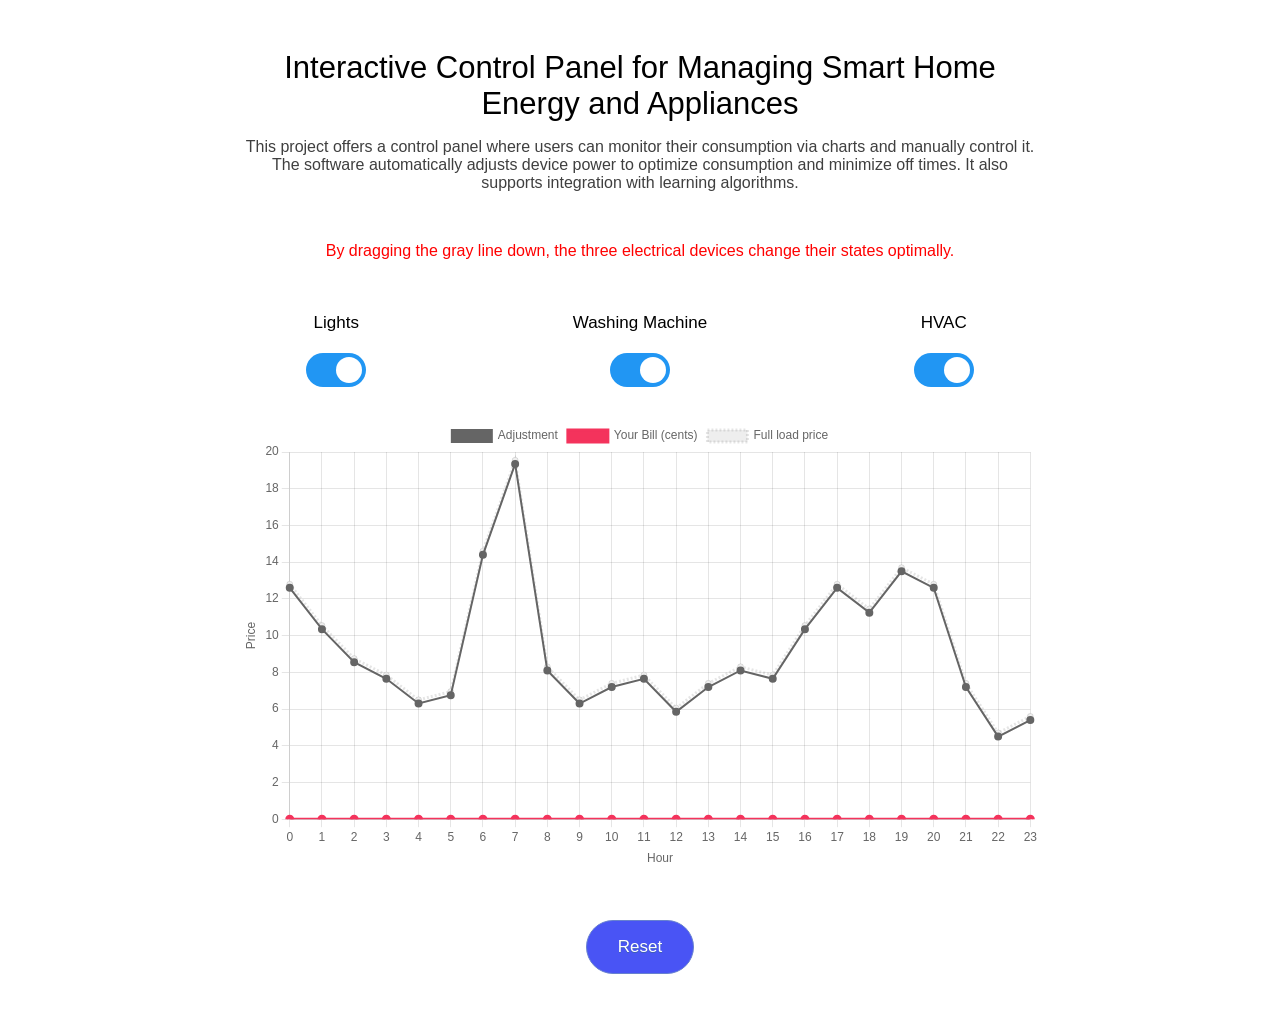
==== commit f5d633ac: "Update hems.html" ====
--- a/demo/hems.html
+++ b/demo/hems.html
@@ -1,3 +1,4 @@
+
 <!DOCTYPE html>
 <html xmlns="http://www.w3.org/1999/xhtml" xml:lang="en" lang="en">
 <meta http-equiv="content-type" content="text/html;charset=utf-8" />
@@ -117,6 +118,28 @@
 		.slider.round:before {
 		  border-radius: 50%;
 		}
+		
+        .myButton {
+        	background-color:#4954f5;
+        	border-radius:28px;
+        	border:1px solid #6781cf;
+        	display:inline-block;
+        	cursor:pointer;
+        	color:#ffffff;
+        	font-family:Arial;
+        	font-size:17px;
+        	padding:16px 31px;
+        	text-decoration:none;
+        	text-shadow:0px 1px 0px #3e5fb3;
+        }
+        .myButton:hover {
+        	background-color:#476e9e;
+        }
+        .myButton:active {
+        	position:relative;
+        	top:1px;
+        }
+
 	</style>
   </head>
 
@@ -125,12 +148,23 @@
 
     <!-- canvas element in a container -->
     <div class="wrapper">
-		<canvas id="canvas" width="1600" height="900"></canvas>
+        <div>
+            <h1 style="font-size: 31px;">Interactive Control Panel for Managing Smart Home Energy and Appliances</h1>
+            <p style="margin-bottom: 50px;color:#3f3f3f">This project offers a control panel where users can monitor their consumption via charts and manually control it. The software automatically adjusts device power to optimize consumption and minimize off times. It also supports integration with learning algorithms.</p>
+
+            <p style="text-align: center; color: red;margin-bottom:20px;">By dragging the gray line down, the three electrical devices change their states optimally.</p>
+        </div>
+       
+        
+		
     
 
 		<div style="text-align: left; font-size:17px;">
-			<p style="text-align: center";>By dragging the gray line, following equipments will adjust their states.</p>
-			<table style="width: 100%; text-align: center;margin-top: 50px;">
+		    
+		    
+			
+			
+			<table style="width: 100%; text-align: center;margin-top: 50px; margin-bottom: 30px;">
 				<tr>
 					<td>
 						<!-- Rounded switch -->
@@ -158,10 +192,15 @@
 					</td>
 
 				</tr>
-			<table>
+			</table>
 			
 
 		</div>
+		<canvas id="canvas" width="1600" height="900"></canvas>
+		
+		<div style="text-align: center">
+		        <a href="https://mortezakhaki.ir/demo/p3/" class="myButton">Reset</a>    
+		    </div>
 
 	</div>
 
